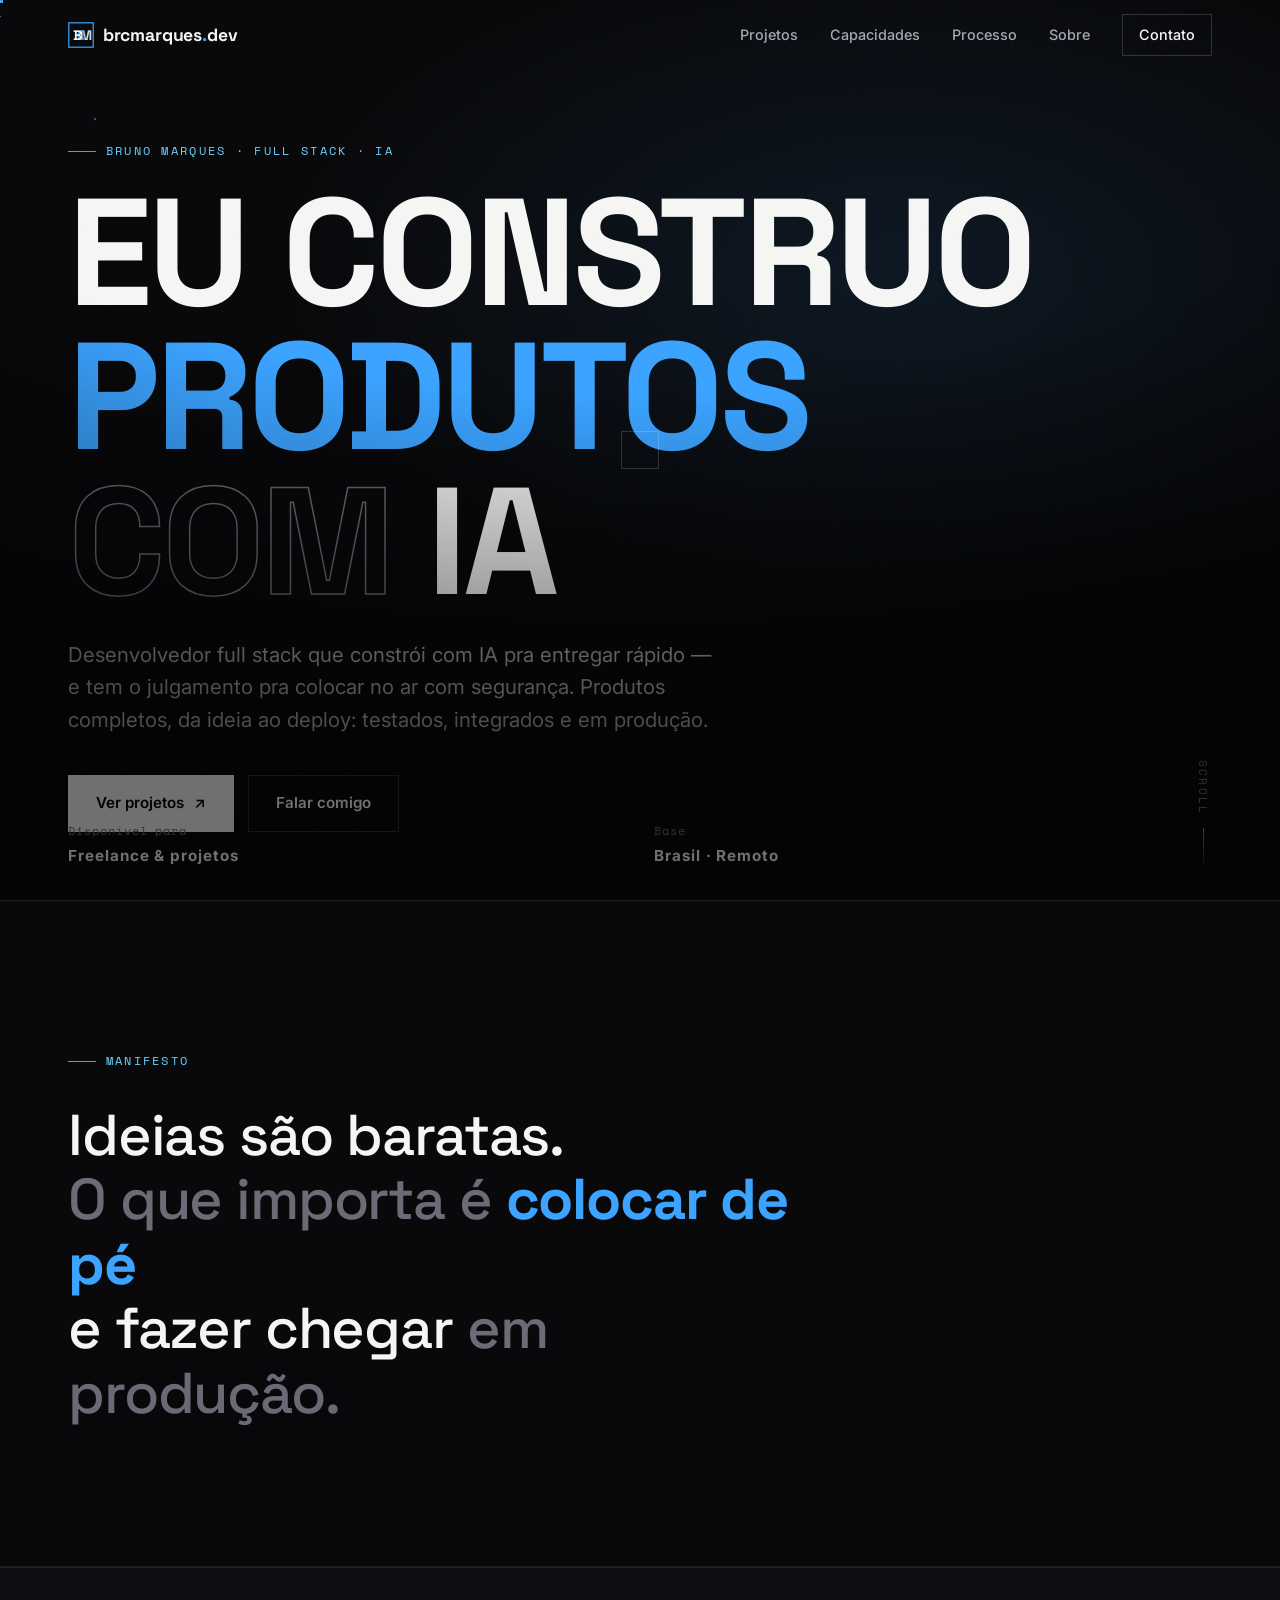
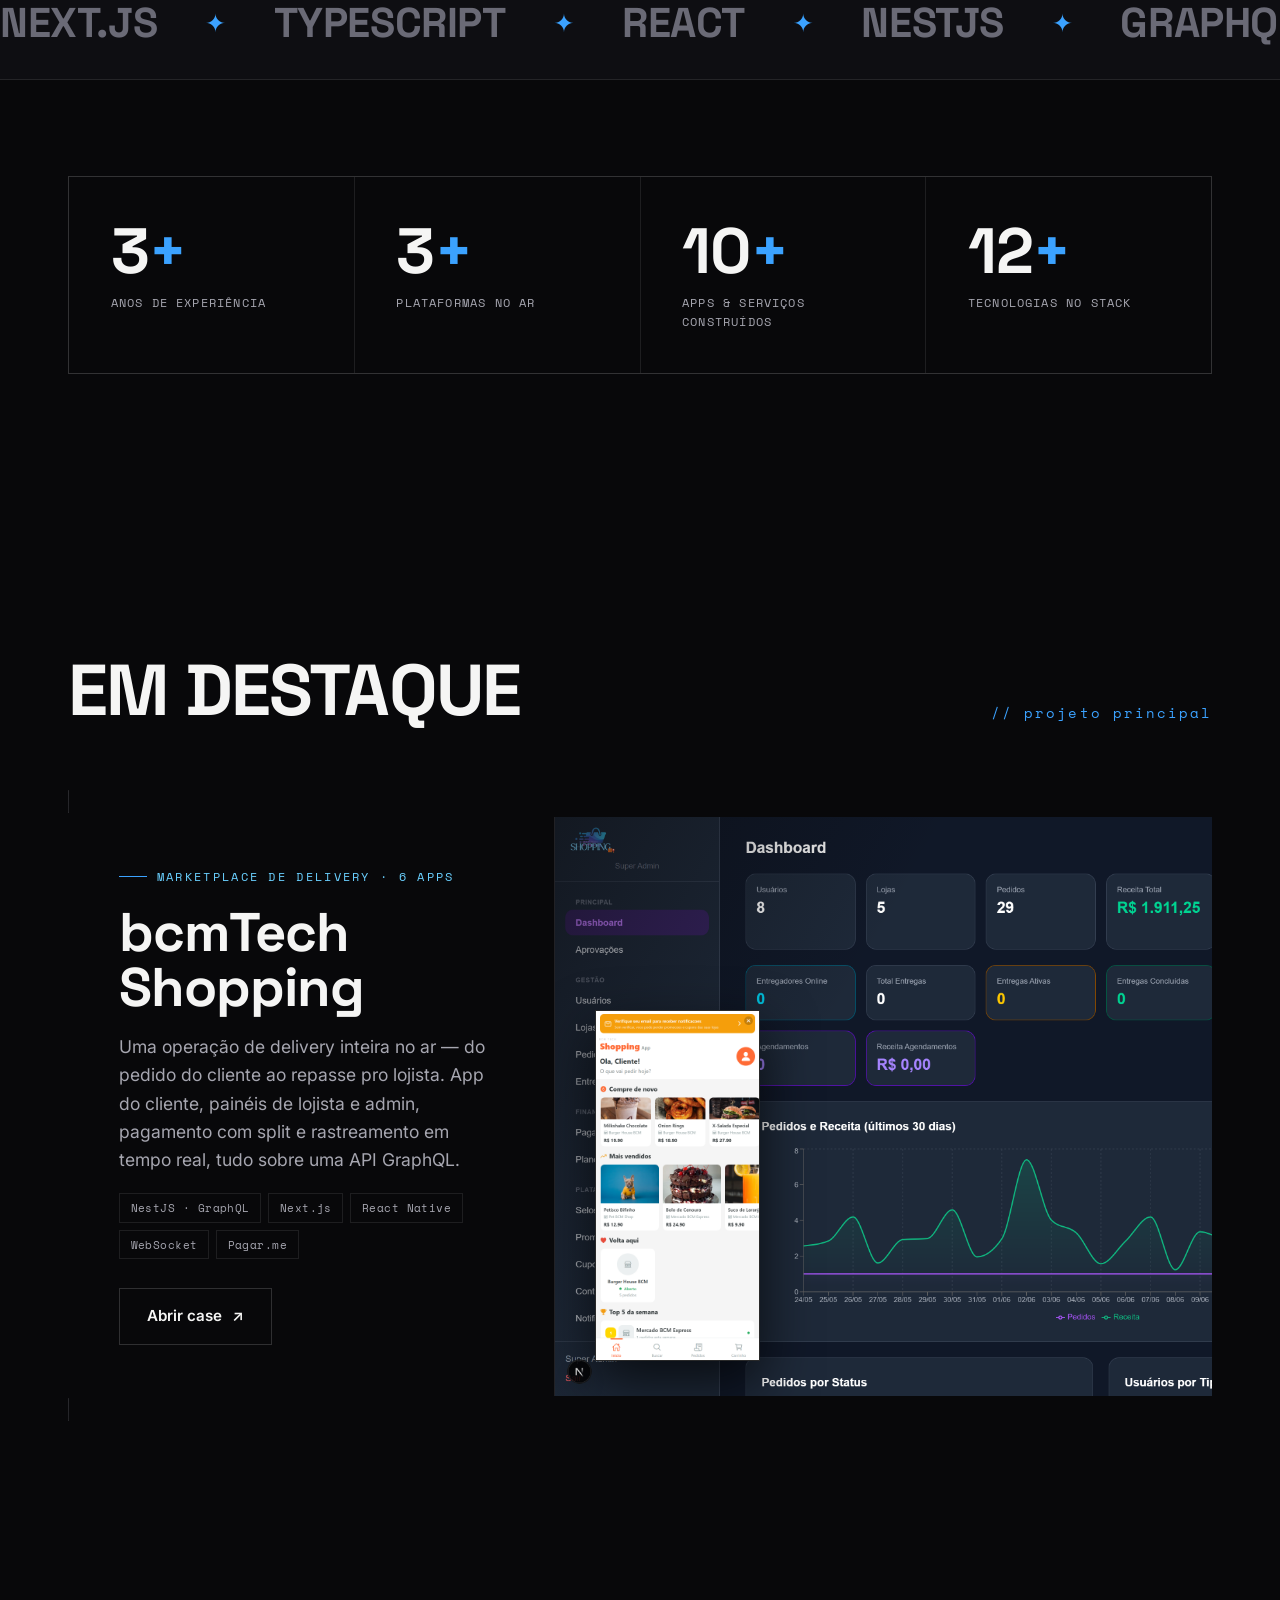
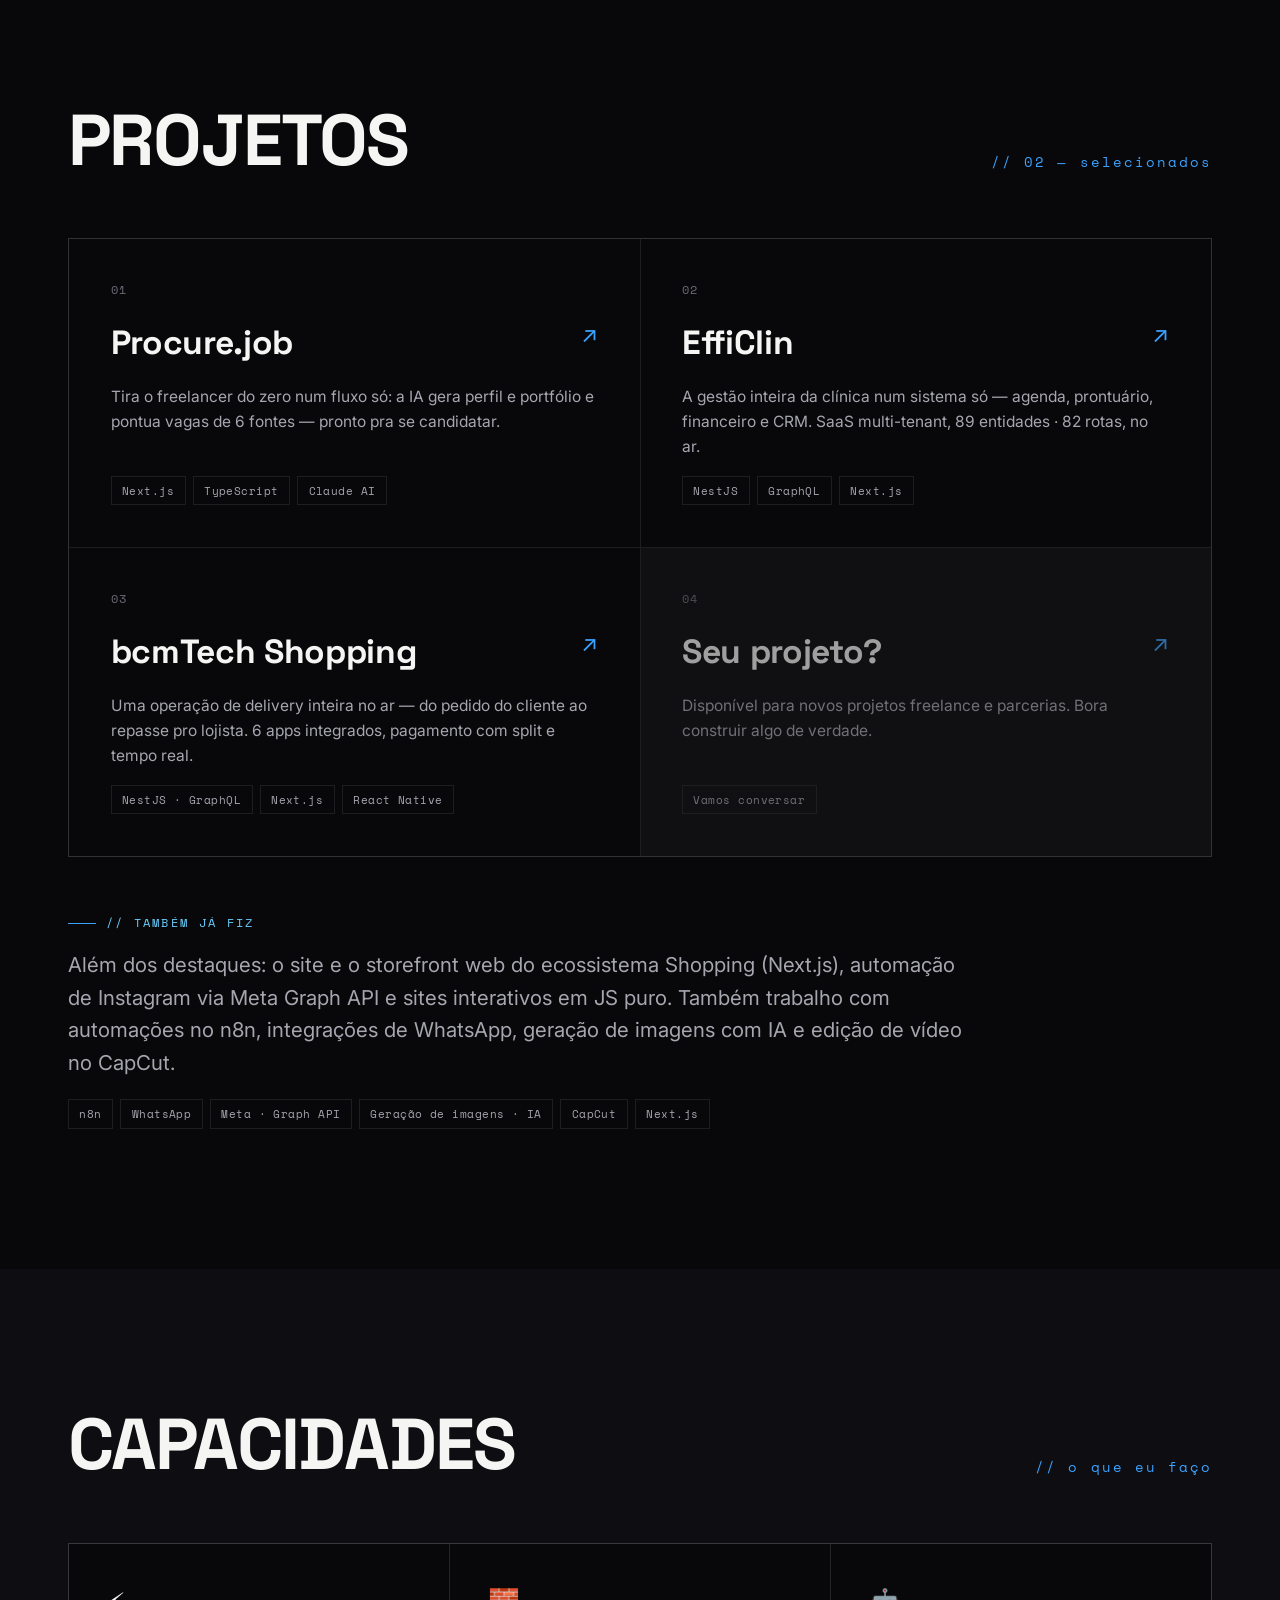
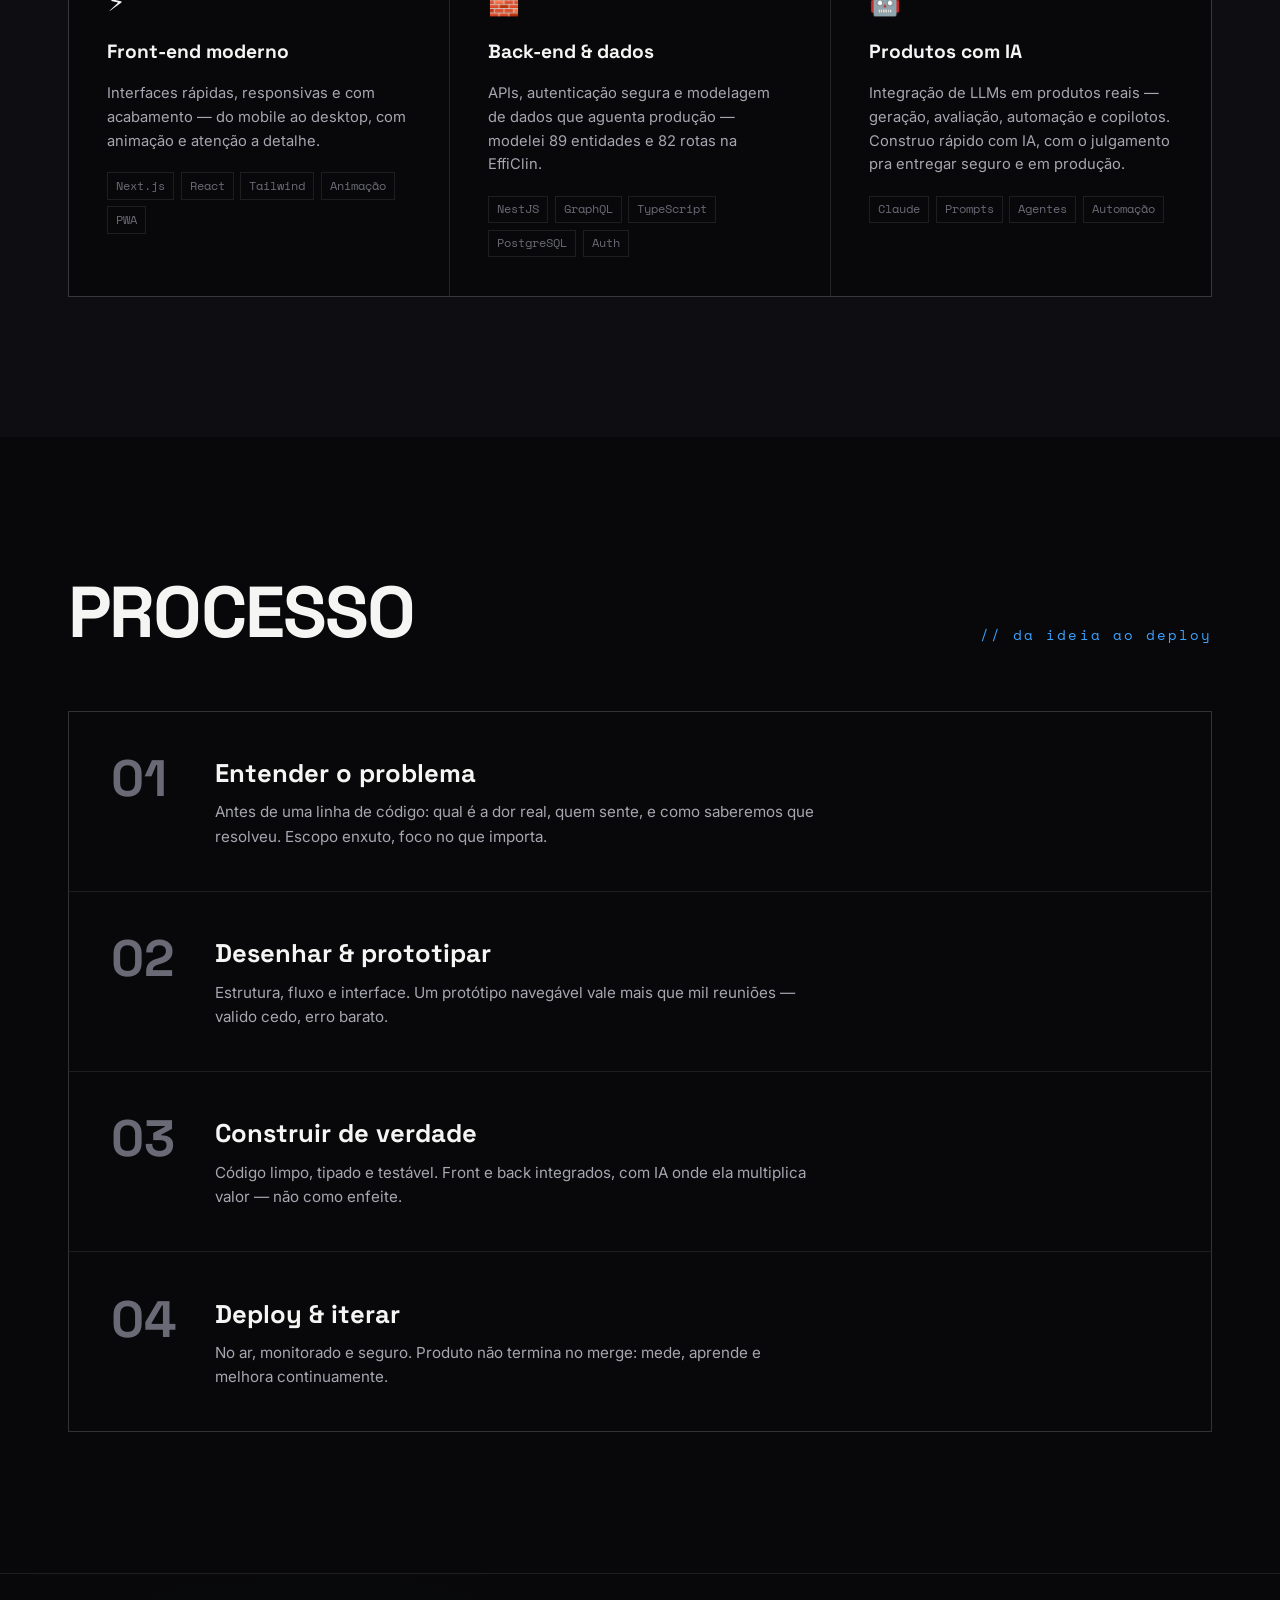
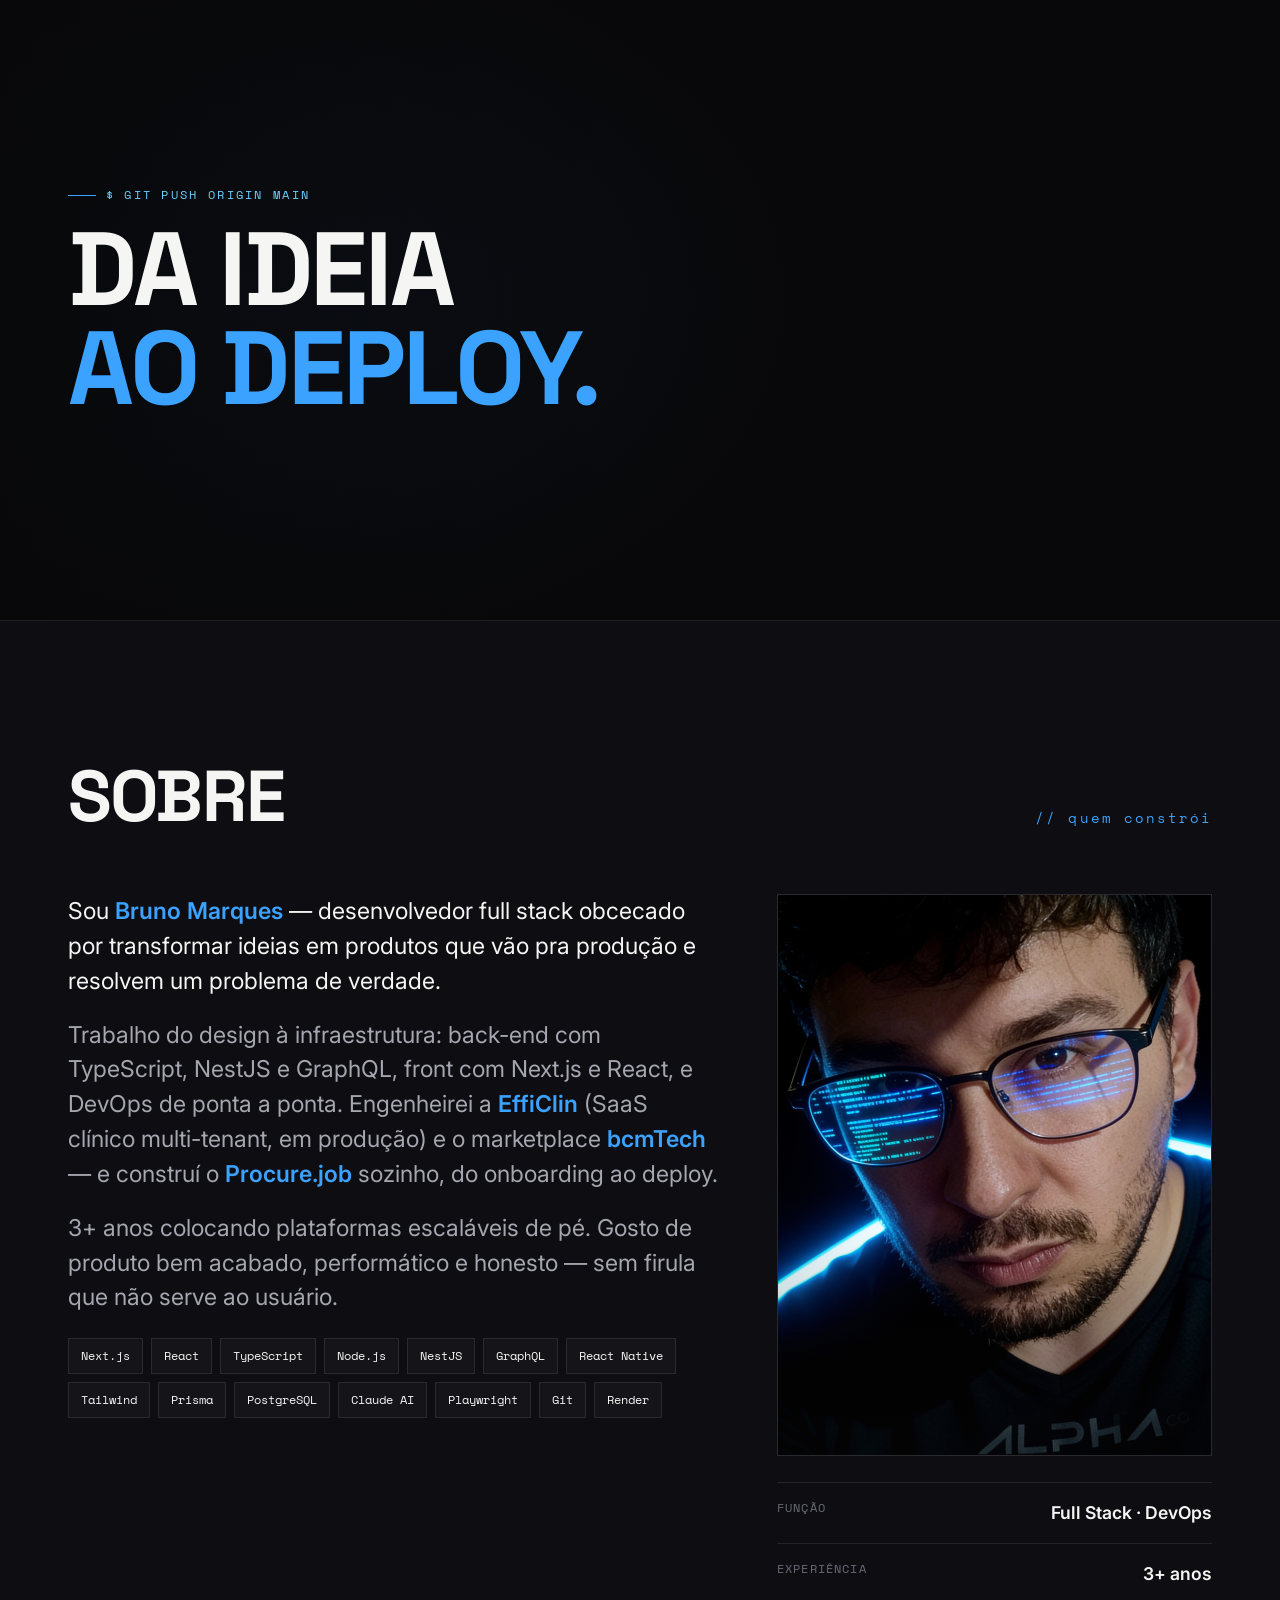
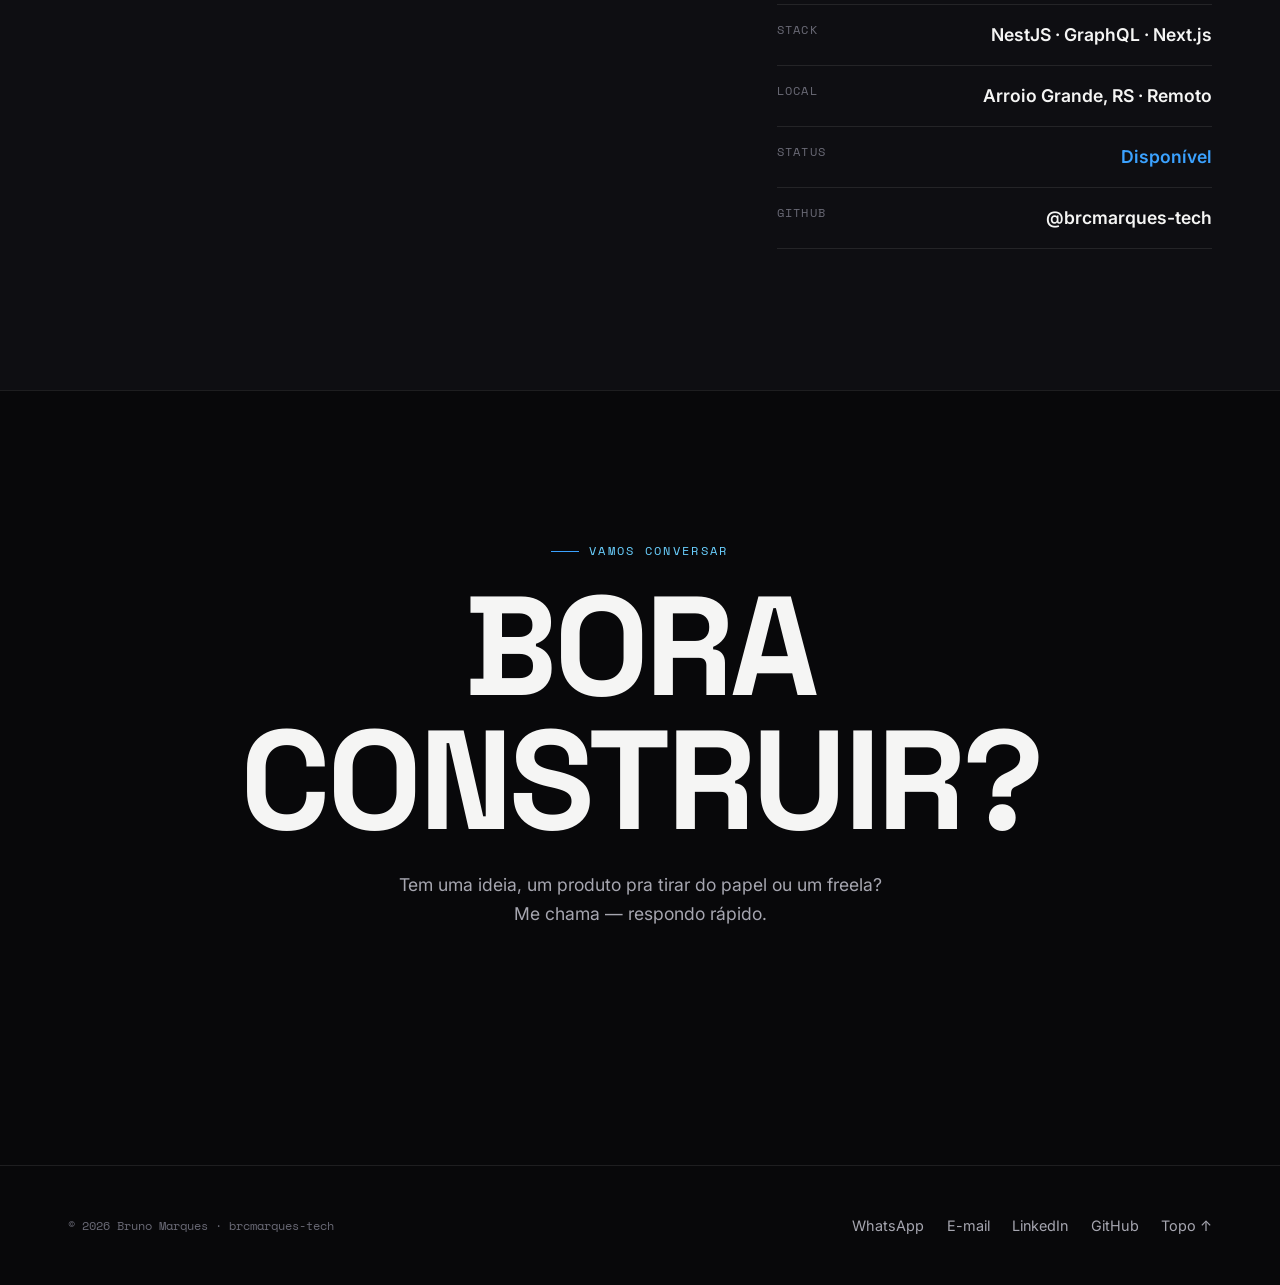
==== index.html @ e9e06589 "Nav: marca BCM (monograma B/C/M sobreposto) Co-Authored-By: Claude Opus 4.8 (1M context) <noreply@an" ====
<!DOCTYPE html>
<html lang="pt-BR">
<head>
  <meta charset="UTF-8" />
  <meta name="viewport" content="width=device-width, initial-scale=1, viewport-fit=cover" />
  <title>Bruno Marques — Desenvolvedor & Builder de produtos com IA</title>
  <meta name="description" content="Portfólio de Bruno Marques (brcmarques-tech): desenvolvedor full stack e builder de produtos com IA. Procure.job e outros projetos — da ideia ao deploy." />
  <meta name="theme-color" content="#08080a" />
  <meta name="author" content="Bruno Marques" />

  <!-- Open Graph -->
  <meta property="og:type" content="website" />
  <meta property="og:title" content="Bruno Marques — Builder de produtos com IA" />
  <meta property="og:description" content="Desenvolvedor full stack. Da ideia ao deploy. Procure.job e outros projetos." />
  <meta property="og:url" content="https://brcmarques-tech.github.io" />
  <meta property="og:image" content="https://brcmarques-tech.github.io/assets/img/me-portrait.jpg" />
  <meta name="twitter:card" content="summary_large_image" />

  <link rel="icon" href="assets/favicon.svg" type="image/svg+xml" />
  <link rel="preconnect" href="https://fonts.googleapis.com" />
  <link rel="preconnect" href="https://fonts.gstatic.com" crossorigin />
  <link href="https://fonts.googleapis.com/css2?family=Inter:wght@400;500;600;700&family=Space+Grotesk:wght@500;700&family=Space+Mono:wght@400;700&display=swap" rel="stylesheet" />
  <link rel="stylesheet" href="assets/css/style.css" />
</head>
<body>

  <!-- preloader -->
  <div class="preloader">
    <div class="pl-word"><span>brcmarques<b style="color:var(--accent)">.</b>dev</span></div>
    <div class="pl-count">000</div>
    <div class="pl-bar"></div>
  </div>

  <!-- fx layers -->
  <div class="grain" aria-hidden="true"></div>
  <div class="vignette" aria-hidden="true"></div>
  <div class="cursor-dot" aria-hidden="true"></div>
  <div class="cursor-ring" aria-hidden="true"></div>
  <div class="scroll-progress" aria-hidden="true"></div>

  <!-- nav -->
  <nav class="nav">
    <div class="wrap">
      <a href="#top" class="brand" aria-label="Início">
        <svg class="mark" viewBox="0 0 32 32" fill="none" aria-hidden="true">
          <rect x="1" y="1" width="30" height="30" stroke="#3ba2ff" stroke-width="1.5"/>
          <g font-family="'Space Grotesk', system-ui, Arial, sans-serif" font-weight="700" font-size="17" text-anchor="middle">
            <text x="22" y="22" fill="#f5f5f4" opacity="0.9">M</text>
            <text x="16.5" y="22" fill="#3ba2ff" opacity="0.92">C</text>
            <text x="11" y="22" fill="#f5f5f4">B</text>
          </g>
        </svg>
        <span>brcmarques<b>.</b>dev</span>
      </a>
      <div class="nav-links">
        <a href="#projetos">Projetos</a>
        <a href="#capacidades" class="hide-sm">Capacidades</a>
        <a href="#processo" class="hide-sm">Processo</a>
        <a href="#sobre" class="hide-sm">Sobre</a>
        <a href="#contato" class="nav-cta" data-magnetic="0.25">Contato</a>
      </div>
    </div>
  </nav>

  <!-- hero -->
  <header class="hero" id="top">
    <canvas id="hero-canvas" aria-hidden="true"></canvas>
    <div class="wrap">
      <span class="eyebrow r">Bruno Marques · Full Stack · IA</span>
      <h1 class="display" data-split>
        Eu construo<br><span class="accent">produtos</span><br><span class="outline">com</span> IA
      </h1>
      <p class="lead r d2">Desenvolvedor full stack que constrói com IA pra entregar rápido — e tem o julgamento pra colocar no ar com segurança. Produtos completos, da ideia ao deploy: testados, integrados e em produção.</p>
      <div class="hero-actions r d3">
        <a href="#projetos" class="btn btn-solid" data-magnetic="0.3"><span>Ver projetos</span> <span class="ar">↗</span></a>
        <a href="#contato" class="btn" data-magnetic="0.3"><span>Falar comigo</span></a>
      </div>
    </div>
    <div class="hero-meta">
      <div class="wrap">
        <div class="item">Disponível para<b>Freelance & projetos</b></div>
        <div class="item">Base<b>Brasil · Remoto</b></div>
        <div class="scroll-hint">SCROLL</div>
      </div>
    </div>
  </header>

  <main>
    <!-- manifesto -->
    <section class="manifesto" id="manifesto">
      <div class="wrap">
        <p class="eyebrow r" style="margin-bottom:2rem;">Manifesto</p>
        <p class="big" data-split>
          Ideias são baratas.<br><em>O que importa é</em> <b>colocar de pé</b><br>e fazer chegar <em>em produção.</em>
        </p>
      </div>
    </section>

    <!-- marquee -->
    <div class="marquee" aria-hidden="true">
      <div class="marquee-track">
        <span>Next.js</span><span>TypeScript</span><span>React</span><span>NestJS</span><span>GraphQL</span><span>Node.js</span><span>React Native</span><span>PostgreSQL</span><span>Claude AI</span><span>Tailwind</span><span>Playwright</span>
        <span>Next.js</span><span>TypeScript</span><span>React</span><span>NestJS</span><span>GraphQL</span><span>Node.js</span><span>React Native</span><span>PostgreSQL</span><span>Claude AI</span><span>Tailwind</span><span>Playwright</span>
      </div>
    </div>

    <!-- stats -->
    <section style="padding-top:clamp(3rem,8vw,6rem);">
      <div class="wrap">
        <div class="stats">
          <div class="stat r"><div class="num"><span data-count="3" data-suffix="">0</span><span class="suf">+</span></div><div class="lbl">Anos de experiência</div></div>
          <div class="stat r d1"><div class="num"><span data-count="3" data-suffix="">0</span><span class="suf">+</span></div><div class="lbl">Plataformas no ar</div></div>
          <div class="stat r d2"><div class="num"><span data-count="10" data-suffix="">0</span><span class="suf">+</span></div><div class="lbl">Apps & serviços construídos</div></div>
          <div class="stat r d3"><div class="num"><span data-count="12" data-suffix="">0</span><span class="suf">+</span></div><div class="lbl">Tecnologias no stack</div></div>
        </div>
      </div>
    </section>

    <!-- featured -->
    <section id="destaque">
      <div class="wrap">
        <div class="section-head">
          <h2 class="display r">Em destaque</h2>
          <span class="idx r d1">// projeto principal</span>
        </div>
        <a class="featured r" href="projects/bcm-shopping.html" aria-label="Abrir case bcmTech Shopping">
          <div class="inner">
            <div class="copy">
              <span class="eyebrow">Marketplace de delivery · 6 apps</span>
              <h3>bcmTech Shopping</h3>
              <p class="muted">Uma operação de delivery inteira no ar — do pedido do cliente ao repasse pro lojista. App do cliente, painéis de lojista e admin, pagamento com split e rastreamento em tempo real, tudo sobre uma API GraphQL.</p>
              <div class="tags">
                <span class="tag">NestJS · GraphQL</span><span class="tag">Next.js</span><span class="tag">React Native</span><span class="tag">WebSocket</span><span class="tag">Pagar.me</span>
              </div>
              <span class="btn" style="align-self:start;margin-top:0.6rem;"><span>Abrir case</span> <span class="ar">↗</span></span>
            </div>
            <div class="shot-wrap" style="position:relative;min-height:clamp(380px,52vw,520px);background:#0b0b0f;">
              <img src="assets/img/bcm-shopping/sa-dashboard.png" alt="bcmTech — painel super-admin com receita e gráfico" loading="lazy" style="position:absolute;inset:0;width:100%;height:100%;object-fit:cover;object-position:top left;" />
              <img src="assets/img/bcm-shopping/app-home.png" alt="bcmTech — app do cliente" loading="lazy" style="position:absolute;left:6%;bottom:6%;width:31%;max-width:165px;height:auto;border:1px solid var(--line-2);box-shadow:0 22px 55px rgba(0,0,0,0.7);z-index:3;background:#000;" />
            </div>
          </div>
        </a>
      </div>
    </section>

    <!-- projects grid -->
    <section id="projetos">
      <div class="wrap">
        <div class="section-head">
          <h2 class="display r">Projetos</h2>
          <span class="idx r d1">// 02 — selecionados</span>
        </div>
        <div class="projects">
          <a class="proj r" href="projects/procure-job.html">
            <span class="num-tag">01</span>
            <div class="top"><h3>Procure.job</h3><span class="arrow">↗</span></div>
            <p>Tira o freelancer do zero num fluxo só: a IA gera perfil e portfólio e pontua vagas de 6 fontes — pronto pra se candidatar.</p>
            <div class="tags"><span class="tag">Next.js</span><span class="tag">TypeScript</span><span class="tag">Claude AI</span></div>
          </a>
          <a class="proj r d1" href="projects/efficlin.html">
            <span class="num-tag">02</span>
            <div class="top"><h3>EffiClin</h3><span class="arrow">↗</span></div>
            <p>A gestão inteira da clínica num sistema só — agenda, prontuário, financeiro e CRM. SaaS multi-tenant, 89 entidades · 82 rotas, no ar.</p>
            <div class="tags"><span class="tag">NestJS</span><span class="tag">GraphQL</span><span class="tag">Next.js</span></div>
          </a>
          <a class="proj r d2" href="projects/bcm-shopping.html">
            <span class="num-tag">03</span>
            <div class="top"><h3>bcmTech Shopping</h3><span class="arrow">↗</span></div>
            <p>Uma operação de delivery inteira no ar — do pedido do cliente ao repasse pro lojista. 6 apps integrados, pagamento com split e tempo real.</p>
            <div class="tags"><span class="tag">NestJS · GraphQL</span><span class="tag">Next.js</span><span class="tag">React Native</span></div>
          </a>
          <a class="proj soon r d3" href="projects/seu-projeto.html">
            <span class="num-tag">04</span>
            <div class="top"><h3>Seu projeto?</h3><span class="arrow">↗</span></div>
            <p>Disponível para novos projetos freelance e parcerias. Bora construir algo de verdade.</p>
            <div class="tags"><span class="tag">Vamos conversar</span></div>
          </a>
        </div>
        <div class="more-work r" style="margin-top:clamp(2.2rem,5vw,3.6rem);">
          <span class="eyebrow" style="display:flex;margin-bottom:1rem;">// também já fiz</span>
          <p class="lead" style="max-width:70ch;">Além dos destaques: o site e o storefront web do ecossistema Shopping (Next.js), automação de Instagram via Meta Graph API e sites interativos em JS puro. Também trabalho com automações no n8n, integrações de WhatsApp, geração de imagens com IA e edição de vídeo no CapCut.</p>
          <div class="tags" style="margin-top:1.2rem;"><span class="tag">n8n</span><span class="tag">WhatsApp</span><span class="tag">Meta · Graph API</span><span class="tag">Geração de imagens · IA</span><span class="tag">CapCut</span><span class="tag">Next.js</span></div>
        </div>
      </div>
    </section>

    <!-- capabilities -->
    <section id="capacidades" style="background:var(--bg-2);">
      <div class="wrap">
        <div class="section-head">
          <h2 class="display r">Capacidades</h2>
          <span class="idx r d1">// o que eu faço</span>
        </div>
        <div class="caps">
          <div class="cap r">
            <div class="ic">⚡</div>
            <h4>Front-end moderno</h4>
            <p>Interfaces rápidas, responsivas e com acabamento — do mobile ao desktop, com animação e atenção a detalhe.</p>
            <ul><li>Next.js</li><li>React</li><li>Tailwind</li><li>Animação</li><li>PWA</li></ul>
          </div>
          <div class="cap r d1">
            <div class="ic">🧱</div>
            <h4>Back-end & dados</h4>
            <p>APIs, autenticação segura e modelagem de dados que aguenta produção — modelei 89 entidades e 82 rotas na EffiClin.</p>
            <ul><li>NestJS</li><li>GraphQL</li><li>TypeScript</li><li>PostgreSQL</li><li>Auth</li></ul>
          </div>
          <div class="cap r d2">
            <div class="ic">🤖</div>
            <h4>Produtos com IA</h4>
            <p>Integração de LLMs em produtos reais — geração, avaliação, automação e copilotos. Construo rápido com IA, com o julgamento pra entregar seguro e em produção.</p>
            <ul><li>Claude</li><li>Prompts</li><li>Agentes</li><li>Automação</li></ul>
          </div>
        </div>
      </div>
    </section>

    <!-- process -->
    <section id="processo">
      <div class="wrap">
        <div class="section-head">
          <h2 class="display r">Processo</h2>
          <span class="idx r d1">// da ideia ao deploy</span>
        </div>
        <div class="timeline">
          <div class="step r"><div class="no">01</div><div><h4>Entender o problema</h4><p>Antes de uma linha de código: qual é a dor real, quem sente, e como saberemos que resolveu. Escopo enxuto, foco no que importa.</p></div></div>
          <div class="step r d1"><div class="no">02</div><div><h4>Desenhar & prototipar</h4><p>Estrutura, fluxo e interface. Um protótipo navegável vale mais que mil reuniões — valido cedo, erro barato.</p></div></div>
          <div class="step r d2"><div class="no">03</div><div><h4>Construir de verdade</h4><p>Código limpo, tipado e testável. Front e back integrados, com IA onde ela multiplica valor — não como enfeite.</p></div></div>
          <div class="step r d3"><div class="no">04</div><div><h4>Deploy & iterar</h4><p>No ar, monitorado e seguro. Produto não termina no merge: mede, aprende e melhora continuamente.</p></div></div>
        </div>
      </div>
    </section>

    <!-- cinematic band -->
    <section class="band" aria-label="Modo build">
      <div class="band-img" data-parallax="0.16" style="background-image:url('assets/img/me-band.jpg')"></div>
      <div class="band-overlay"></div>
      <div class="wrap band-content">
        <span class="eyebrow r" style="color:var(--accent-2);">$ git push origin main</span>
        <p class="display band-quote r d1">Da ideia<br><span class="accent">ao deploy.</span></p>
      </div>
    </section>

    <!-- about -->
    <section id="sobre" style="background:var(--bg-2);">
      <div class="wrap">
        <div class="section-head">
          <h2 class="display r">Sobre</h2>
          <span class="idx r d1">// quem constrói</span>
        </div>
        <div class="about-grid">
          <div class="bio">
            <p class="first r">Sou <strong>Bruno Marques</strong> — desenvolvedor full stack obcecado por transformar ideias em produtos que vão pra produção e resolvem um problema de verdade.</p>
            <p class="r d1">Trabalho do design à infraestrutura: back-end com TypeScript, NestJS e GraphQL, front com Next.js e React, e DevOps de ponta a ponta. Engenheirei a <strong>EffiClin</strong> (SaaS clínico multi-tenant, em produção) e o marketplace <strong>bcmTech</strong> — e construí o <strong>Procure.job</strong> sozinho, do onboarding ao deploy.</p>
            <p class="r d2">3+ anos colocando plataformas escaláveis de pé. Gosto de produto bem acabado, performático e honesto — sem firula que não serve ao usuário.</p>
            <div class="skill-list r d3">
              <span class="skill">Next.js</span><span class="skill">React</span><span class="skill">TypeScript</span><span class="skill">Node.js</span><span class="skill">NestJS</span><span class="skill">GraphQL</span><span class="skill">React Native</span><span class="skill">Tailwind</span><span class="skill">Prisma</span><span class="skill">PostgreSQL</span><span class="skill">Claude AI</span><span class="skill">Playwright</span><span class="skill">Git</span><span class="skill">Render</span>
            </div>
          </div>
          <div class="r d1">
            <figure class="about-photo">
              <img src="assets/img/me-portrait.jpg" alt="Bruno Marques" loading="lazy" />
            </figure>
            <div class="facts">
              <div class="fact"><span class="k">Função</span><span class="v">Full Stack · DevOps</span></div>
              <div class="fact"><span class="k">Experiência</span><span class="v">3+ anos</span></div>
              <div class="fact"><span class="k">Stack</span><span class="v">NestJS · GraphQL · Next.js</span></div>
              <div class="fact"><span class="k">Local</span><span class="v">Arroio Grande, RS · Remoto</span></div>
              <div class="fact"><span class="k">Status</span><span class="v" style="color:var(--accent)">Disponível</span></div>
              <div class="fact"><span class="k">GitHub</span><span class="v">@brcmarques-tech</span></div>
            </div>
          </div>
        </div>
      </div>
    </section>

    <!-- CTA -->
    <section class="cta" id="contato">
      <div class="wrap">
        <span class="eyebrow r" style="justify-content:center;">Vamos conversar</span>
        <h2 class="display r d1" style="margin-top:1.2rem;">
          <a href="mailto:bruno@bcmtechdev.com.br" data-magnetic="0.15">Bora<br>construir?</a>
        </h2>
        <p class="sub r d2">Tem uma ideia, um produto pra tirar do papel ou um freela? Me chama — respondo rápido.</p>
        <div class="cta-links r d3">
          <a href="https://wa.me/5553991971031?text=Oi%20Bruno!%20Vi%20seu%20portf%C3%B3lio%20e%20queria%20conversar%20sobre%20um%20projeto." target="_blank" rel="noopener" class="btn btn-solid" data-magnetic="0.3"><span>Chamar no WhatsApp</span> <span class="ar">↗</span></a>
          <a href="mailto:bruno@bcmtechdev.com.br" class="btn" data-magnetic="0.3"><span>bruno@bcmtechdev.com.br</span></a>
          <a href="https://www.linkedin.com/in/bruno-marques-2516ab214" target="_blank" rel="noopener" class="btn" data-magnetic="0.3"><span>LinkedIn</span> <span class="ar">↗</span></a>
          <a href="https://github.com/brcmarques-tech" target="_blank" rel="noopener" class="btn" data-magnetic="0.3"><span>GitHub</span> <span class="ar">↗</span></a>
        </div>
      </div>
    </section>
  </main>

  <footer class="footer">
    <div class="wrap">
      <span class="copy">© <span data-year>2026</span> Bruno Marques · brcmarques-tech</span>
      <div class="links">
        <a href="https://wa.me/5553991971031" target="_blank" rel="noopener">WhatsApp</a>
        <a href="mailto:bruno@bcmtechdev.com.br">E-mail</a>
        <a href="https://www.linkedin.com/in/bruno-marques-2516ab214" target="_blank" rel="noopener">LinkedIn</a>
        <a href="https://github.com/brcmarques-tech" target="_blank" rel="noopener">GitHub</a>
        <a href="#top">Topo ↑</a>
      </div>
    </div>
  </footer>

  <script src="assets/js/lenis.min.js"></script>
  <script src="assets/js/main.js"></script>
</body>
</html>
---- assets/css/style.css ----
/* =========================================================
   brcmarques.dev — Portfolio
   Dark · editorial · cinematic. Vanilla CSS, zero framework.
   Author build: Bruno Marques (brcmarques-tech)
   ========================================================= */

/* ---------- TOKENS ---------- */
:root {
  --bg:        #08080a;
  --bg-2:      #0e0e12;
  --surface:   #141419;
  --surface-2: #1b1b22;
  --ink:       #f5f5f4;
  --ink-dim:   #a6a6b0;
  --ink-faint: #6a6a76;
  --line:      rgba(255,255,255,0.09);
  --line-2:    rgba(255,255,255,0.16);
  --accent:    #3ba2ff;
  --accent-2:  #6ad0ff;
  --accent-deep:#1f6fd0;
  --warm:      #ff6a3d;
  --glow:      0 0 60px rgba(59,162,255,0.35);
  --max:       1240px;
  --pad:       clamp(1.1rem, 4.5vw, 3rem);
  --ease:      cubic-bezier(0.16, 1, 0.3, 1);
  --ease-in-out: cubic-bezier(0.65, 0, 0.35, 1);
  --font-sans: "Inter", system-ui, -apple-system, "Segoe UI", Roboto, sans-serif;
  --font-disp: "Space Grotesk", "Inter", system-ui, sans-serif;
  --font-mono: "Space Mono", ui-monospace, "SFMono-Regular", Menlo, monospace;
}

/* ---------- RESET ---------- */
*, *::before, *::after { margin: 0; padding: 0; box-sizing: border-box; border-radius: 0; }
html { -webkit-text-size-adjust: 100%; scroll-behavior: smooth; }
@media (prefers-reduced-motion: reduce) { html { scroll-behavior: auto; } }

/* Lenis smooth-scroll (overrides native smooth so they don't fight) */
html.lenis, html.lenis body { height: auto; }
.lenis.lenis-smooth { scroll-behavior: auto !important; }
.lenis.lenis-smooth [data-lenis-prevent] { overscroll-behavior: contain; }
.lenis.lenis-stopped { overflow: clip; }
.lenis.lenis-scrolling iframe { pointer-events: none; }
body {
  font-family: var(--font-sans);
  background: var(--bg);
  color: var(--ink);
  line-height: 1.6;
  font-size: clamp(1rem, 0.95rem + 0.25vw, 1.1rem);
  -webkit-font-smoothing: antialiased;
  text-rendering: optimizeLegibility;
  overflow-x: hidden;
}
a { color: inherit; text-decoration: none; }
img, svg, canvas { display: block; max-width: 100%; }
button { font: inherit; color: inherit; background: none; border: none; cursor: pointer; }
::selection { background: var(--accent); color: #04040a; }
:focus-visible { outline: 2px solid var(--accent); outline-offset: 3px; }

/* ---------- GLOBAL FX LAYERS ---------- */
/* film grain */
.grain {
  position: fixed; inset: -50%; z-index: 9990; pointer-events: none;
  opacity: 0.05; mix-blend-mode: overlay;
  background-image: url("data:image/svg+xml,%3Csvg xmlns='http://www.w3.org/2000/svg' width='120' height='120'%3E%3Cfilter id='n'%3E%3CfeTurbulence type='fractalNoise' baseFrequency='0.85' numOctaves='3' stitchTiles='stitch'/%3E%3C/filter%3E%3Crect width='100%25' height='100%25' filter='url(%23n)'/%3E%3C/svg%3E");
  animation: grain 6s steps(6) infinite;
}
@keyframes grain {
  0%,100%{transform:translate(0,0)} 10%{transform:translate(-3%,-5%)}
  30%{transform:translate(4%,-2%)} 50%{transform:translate(-2%,4%)}
  70%{transform:translate(3%,3%)} 90%{transform:translate(-4%,2%)}
}
/* vignette */
.vignette { position: fixed; inset: 0; z-index: 9989; pointer-events: none;
  background: radial-gradient(120% 80% at 50% 0%, transparent 55%, rgba(0,0,0,0.55) 100%); }

/* ---------- CUSTOM CURSOR ---------- */
.cursor-dot, .cursor-ring { position: fixed; top: 0; left: 0; z-index: 9999; pointer-events: none;
  transform: translate(-50%, -50%); will-change: transform; }
.cursor-dot { width: 6px; height: 6px; background: var(--accent); }
.cursor-ring { width: 38px; height: 38px; border: 1px solid var(--line-2);
  transition: width .25s var(--ease), height .25s var(--ease), background .25s, border-color .25s; }
.cursor-ring.hover { width: 64px; height: 64px; border-color: var(--accent); background: rgba(59,162,255,0.08); }
.cursor-ring.down { width: 26px; height: 26px; }
@media (hover: none), (pointer: coarse) { .cursor-dot, .cursor-ring { display: none; } }
/* hide native cursor only while the custom one is active */
body.has-cursor, body.has-cursor * { cursor: none !important; }

/* ---------- PRELOADER ---------- */
.preloader { position: fixed; inset: 0; z-index: 10000; background: var(--bg);
  display: flex; align-items: flex-end; justify-content: space-between;
  padding: clamp(1.5rem,5vw,3rem); transition: opacity .6s var(--ease), visibility .6s; }
.preloader.done { opacity: 0; visibility: hidden; }
.preloader .pl-word { font-family: var(--font-disp); font-weight: 700; text-transform: uppercase;
  letter-spacing: -0.02em; font-size: clamp(1.6rem, 6vw, 3rem); overflow: hidden; }
.preloader .pl-word span { display: inline-block; transform: translateY(110%); animation: plUp .8s var(--ease) forwards; }
@keyframes plUp { to { transform: translateY(0); } }
.preloader .pl-count { font-family: var(--font-mono); font-size: clamp(2.5rem,12vw,7rem);
  font-weight: 700; line-height: 1; color: var(--ink); }
.pl-bar { position: absolute; left: 0; bottom: 0; height: 2px; width: 0; background: var(--accent); box-shadow: var(--glow); }

/* ---------- LAYOUT ---------- */
.wrap { max-width: var(--max); margin: 0 auto; padding-inline: var(--pad); width: 100%; }
.eyebrow { font-family: var(--font-mono); font-size: 0.72rem; letter-spacing: 0.2em;
  text-transform: uppercase; color: var(--accent-2); display: inline-flex; align-items: center; gap: 0.6rem; }
.eyebrow::before { content: ""; width: 28px; height: 1px; background: var(--accent); display: inline-block; }
.muted { color: var(--ink-dim); }
.faint { color: var(--ink-faint); }
.display { font-family: var(--font-disp); font-weight: 700; letter-spacing: -0.025em; line-height: 0.95; }

/* ---------- SCROLL PROGRESS ---------- */
.scroll-progress { position: fixed; top: 0; left: 0; height: 2px; width: 0%; z-index: 9988;
  background: linear-gradient(90deg, var(--accent), var(--accent-2)); box-shadow: var(--glow); }

/* ---------- NAV ---------- */
.nav { position: fixed; top: 0; left: 0; right: 0; z-index: 9980;
  transition: transform .4s var(--ease), background .3s, border-color .3s;
  border-bottom: 1px solid transparent; }
.nav.scrolled { background: rgba(8,8,10,0.72); backdrop-filter: saturate(180%) blur(14px); border-color: var(--line); }
.nav.hidden { transform: translateY(-100%); }
.nav .wrap { display: flex; align-items: center; justify-content: space-between; height: 70px; }
.brand { font-family: var(--font-disp); font-weight: 700; font-size: 1.1rem; letter-spacing: -0.01em;
  display: inline-flex; align-items: center; gap: 0.55rem; }
.brand .mark { width: 26px; height: 26px; }
.brand b { color: var(--accent); }
.nav-links { display: flex; align-items: center; gap: clamp(1rem, 3vw, 2rem); font-size: 0.9rem; font-weight: 500; }
.nav-links a { color: var(--ink-dim); position: relative; transition: color .2s; }
.nav-links a::after { content: ""; position: absolute; left: 0; bottom: -4px; height: 1px; width: 0;
  background: var(--accent); transition: width .3s var(--ease); }
.nav-links a:hover { color: var(--ink); } .nav-links a:hover::after { width: 100%; }
.nav-cta { border: 1px solid var(--line-2); padding: 0.5rem 1rem !important; color: var(--ink) !important; }
.nav-cta:hover { background: var(--ink); color: var(--bg) !important; }
@media (max-width: 600px) { .nav-links a.hide-sm { display: none; } }

/* ---------- BUTTONS ---------- */
.btn { position: relative; display: inline-flex; align-items: center; gap: 0.6rem;
  font-weight: 600; font-size: 0.95rem; padding: 0.95rem 1.7rem; border: 1px solid var(--line-2);
  overflow: hidden; transition: color .3s, border-color .3s; will-change: transform; }
.btn span { position: relative; z-index: 1; }
.btn::before { content: ""; position: absolute; inset: 0; background: var(--accent);
  transform: translateY(101%); transition: transform .45s var(--ease); z-index: 0; }
.btn:hover::before { transform: translateY(0); }
.btn:hover { color: #04040a; border-color: var(--accent); }
.btn-solid { background: var(--ink); color: var(--bg); border-color: var(--ink); }
.btn-solid::before { background: var(--accent); }
.btn .ar { transition: transform .3s var(--ease); } .btn:hover .ar { transform: translate(4px,-4px); }

/* ---------- HERO ---------- */
.hero { position: relative; min-height: 100svh; display: flex; align-items: center;
  padding: 8rem 0 4rem; overflow: hidden; }
#hero-canvas { position: absolute; inset: 0; z-index: 0; opacity: 0.9; }
.hero::after { content: ""; position: absolute; inset: 0; z-index: 1; pointer-events: none;
  background: radial-gradient(80% 60% at 70% 30%, rgba(59,162,255,0.10), transparent 60%); }
.hero .wrap { position: relative; z-index: 2; }
.hero h1 { font-size: clamp(3rem, 12vw, 9.5rem); text-transform: uppercase; margin: 1.2rem 0 1.6rem; }
.hero h1 .accent { color: var(--accent); -webkit-text-stroke: 0; }
.hero h1 .outline { color: transparent; -webkit-text-stroke: 1.5px var(--ink-faint); }
.lead { font-size: clamp(1.05rem, 1.6vw, 1.4rem); max-width: 50ch; color: var(--ink-dim); }
.hero-actions { display: flex; flex-wrap: wrap; gap: 0.9rem; margin-top: 2.4rem; }
.hero-meta { position: absolute; bottom: 2rem; left: 0; right: 0; z-index: 2; pointer-events: none; }
.hero-meta .wrap { display: flex; justify-content: space-between; align-items: end; gap: 1rem; flex-wrap: wrap; }
.hero-meta .item { font-family: var(--font-mono); font-size: 0.74rem; color: var(--ink-faint); letter-spacing: 0.08em; }
.hero-meta .item b { display: block; color: var(--ink); font-size: 0.95rem; margin-top: 0.2rem; font-family: var(--font-sans); }
.scroll-hint { font-family: var(--font-mono); font-size: 0.7rem; letter-spacing: 0.2em; color: var(--ink-faint);
  writing-mode: vertical-rl; display: flex; align-items: center; gap: 0.8rem; }
.scroll-hint::after { content: ""; width: 1px; height: 40px; background: linear-gradient(var(--accent), transparent); animation: scrollPulse 1.8s var(--ease) infinite; }
@keyframes scrollPulse { 0%{transform:scaleY(0);transform-origin:top} 50%{transform:scaleY(1);transform-origin:top} 51%{transform-origin:bottom} 100%{transform:scaleY(0);transform-origin:bottom} }

/* text reveal (split lines) */
.reveal-line { display: block; overflow: hidden; }
.reveal-line > * { display: inline-block; transform: translateY(110%); }
.in .reveal-line > * { transform: translateY(0); transition: transform 1s var(--ease); }
.in .reveal-line:nth-child(2) > * { transition-delay: .08s; }
.in .reveal-line:nth-child(3) > * { transition-delay: .16s; }
.in .reveal-line:nth-child(4) > * { transition-delay: .24s; }

/* generic reveal */
.r { opacity: 0; transform: translateY(34px); transition: opacity .9s var(--ease), transform .9s var(--ease); }
.r.in { opacity: 1; transform: none; }
.r.d1 { transition-delay: .08s; } .r.d2 { transition-delay: .16s; }
.r.d3 { transition-delay: .24s; } .r.d4 { transition-delay: .32s; } .r.d5 { transition-delay: .4s; }
.clip { clip-path: inset(0 100% 0 0); transition: clip-path 1.1s var(--ease); }
.clip.in { clip-path: inset(0 0 0 0); }

/* ---------- SECTION SHELL ---------- */
section { position: relative; padding: clamp(4rem, 11vw, 9rem) 0; }
.section-head { display: flex; align-items: end; justify-content: space-between; gap: 1.5rem;
  flex-wrap: wrap; margin-bottom: clamp(2rem, 5vw, 4rem); }
.section-head h2 { font-size: clamp(2rem, 6vw, 4.5rem); text-transform: uppercase; }
.section-head .idx { font-family: var(--font-mono); color: var(--accent); font-size: 0.85rem; letter-spacing: 0.15em; }
.divider { height: 1px; background: var(--line); width: 100%; }

/* ---------- MANIFESTO ---------- */
.manifesto { border-top: 1px solid var(--line); border-bottom: 1px solid var(--line); }
.manifesto .big { font-family: var(--font-disp); font-weight: 500; letter-spacing: -0.02em;
  font-size: clamp(1.6rem, 5vw, 3.6rem); line-height: 1.12; max-width: 20ch; }
.manifesto .big em { font-style: normal; color: var(--ink-faint); }
.manifesto .big b { color: var(--accent); font-weight: 700; }

/* ---------- MARQUEE ---------- */
.marquee { overflow: hidden; border-top: 1px solid var(--line); border-bottom: 1px solid var(--line);
  padding: 1.4rem 0; background: var(--bg-2); }
.marquee-track { display: flex; gap: 3rem; width: max-content; animation: marquee 28s linear infinite; }
.marquee:hover .marquee-track { animation-play-state: paused; }
.marquee-track span { font-family: var(--font-disp); font-weight: 700; text-transform: uppercase;
  font-size: clamp(1.4rem, 4vw, 2.6rem); color: var(--ink-faint); letter-spacing: -0.01em; display: inline-flex; align-items: center; gap: 3rem; }
.marquee-track span::after { content: "✦"; color: var(--accent); font-size: 0.6em; }
@keyframes marquee { to { transform: translateX(-50%); } }

/* ---------- STATS ---------- */
.stats { display: grid; grid-template-columns: repeat(2,1fr); gap: 1px; background: var(--line); border: 1px solid var(--line); }
@media (min-width: 760px) { .stats { grid-template-columns: repeat(4,1fr); } }
.stat { background: var(--bg); padding: clamp(1.6rem,4vw,2.6rem); }
.stat .num { font-family: var(--font-disp); font-weight: 700; font-size: clamp(2.4rem,7vw,4rem); line-height: 1; letter-spacing: -0.02em; }
.stat .num .suf { color: var(--accent); }
.stat .lbl { font-family: var(--font-mono); font-size: 0.74rem; letter-spacing: 0.1em; text-transform: uppercase; color: var(--ink-dim); margin-top: 0.7rem; }

/* ---------- FEATURED PROJECT ---------- */
.featured { border: 1px solid var(--line); background: linear-gradient(180deg, var(--surface), var(--bg-2)); overflow: hidden; }
.featured .inner { display: grid; grid-template-columns: 1fr; }
@media (min-width: 920px) { .featured .inner { grid-template-columns: 0.85fr 1.15fr; } }
.featured .copy { padding: clamp(1.8rem,4vw,3.4rem); display: flex; flex-direction: column; gap: 1.2rem; justify-content: center; }
.featured h3 { font-family: var(--font-disp); font-weight: 700; font-size: clamp(2rem,5vw,3.4rem); letter-spacing: -0.02em; line-height: 1; }
.featured .shot-wrap { position: relative; border-left: 1px solid var(--line); min-height: 320px; overflow: hidden; background: #000; }
.featured .shot-wrap img { width: 100%; height: 100%; object-fit: cover; object-position: top center;
  transition: transform 1.2s var(--ease); }
.featured:hover .shot-wrap img { transform: scale(1.04); }
.featured .shot-wrap::after { content: ""; position: absolute; inset: 0; background: linear-gradient(120deg, rgba(8,8,10,0.5), transparent 40%); }
@media (max-width: 919px) { .featured .shot-wrap { border-left: none; border-top: 1px solid var(--line); } }

/* ---------- PROJECTS GRID ---------- */
.projects { display: grid; grid-template-columns: 1fr; gap: 1px; background: var(--line); border: 1px solid var(--line); }
@media (min-width: 760px) { .projects { grid-template-columns: 1fr 1fr; } }
.proj { position: relative; background: var(--bg); padding: clamp(1.6rem,3.5vw,2.6rem);
  display: flex; flex-direction: column; gap: 1rem; min-height: 280px; overflow: hidden;
  transition: background .4s var(--ease); }
.proj::before { content: ""; position: absolute; left: 0; top: 0; height: 2px; width: 0; background: var(--accent); transition: width .5s var(--ease); }
.proj:hover { background: var(--surface); } .proj:hover::before { width: 100%; }
.proj .num-tag { font-family: var(--font-mono); font-size: 0.74rem; color: var(--ink-faint); letter-spacing: 0.1em; }
.proj .top { display: flex; align-items: start; justify-content: space-between; gap: 1rem; }
.proj h3 { font-family: var(--font-disp); font-weight: 700; font-size: clamp(1.6rem,3vw,2.1rem); letter-spacing: -0.01em; }
.proj .arrow { font-size: 1.4rem; color: var(--accent); transition: transform .35s var(--ease); }
.proj:hover .arrow { transform: translate(5px,-5px); }
.proj p { color: var(--ink-dim); font-size: 0.97rem; flex: 1; }
.tags { display: flex; flex-wrap: wrap; gap: 0.45rem; }
.tag { font-family: var(--font-mono); font-size: 0.7rem; letter-spacing: 0.04em; padding: 0.3rem 0.65rem;
  border: 1px solid var(--line); color: var(--ink-dim); }
.proj.soon { opacity: 0.6; }
.badge { font-family: var(--font-mono); font-size: 0.66rem; font-weight: 700; letter-spacing: 0.1em; text-transform: uppercase;
  padding: 0.25rem 0.6rem; background: var(--accent); color: #04040a; }
.badge.ghost { background: transparent; color: var(--ink-faint); border: 1px solid var(--line); }

/* ---------- CAPABILITIES ---------- */
.caps { display: grid; grid-template-columns: 1fr; gap: 1px; background: var(--line); border: 1px solid var(--line); }
@media (min-width: 760px) { .caps { grid-template-columns: repeat(3,1fr); } }
.cap { background: var(--bg); padding: clamp(1.6rem,4vw,2.4rem); display: flex; flex-direction: column; gap: 0.9rem;
  transition: background .4s; }
.cap:hover { background: var(--surface); }
.cap .ic { font-size: 1.6rem; }
.cap h4 { font-family: var(--font-disp); font-weight: 700; font-size: 1.2rem; }
.cap p { color: var(--ink-dim); font-size: 0.92rem; }
.cap ul { list-style: none; display: flex; flex-wrap: wrap; gap: 0.4rem; margin-top: 0.3rem; }
.cap li { font-family: var(--font-mono); font-size: 0.72rem; color: var(--ink-faint); border: 1px solid var(--line); padding: 0.22rem 0.5rem; }

/* ---------- PROCESS / TIMELINE ---------- */
.timeline { display: grid; gap: 1px; background: var(--line); border: 1px solid var(--line); }
.step { background: var(--bg); padding: clamp(1.5rem,4vw,2.6rem); display: grid; grid-template-columns: auto 1fr; gap: 1.4rem; align-items: start;
  transition: background .4s; }
.step:hover { background: var(--surface); }
.step .no { font-family: var(--font-disp); font-weight: 700; font-size: clamp(2rem,5vw,3.2rem); color: var(--ink-faint); line-height: 1; min-width: 2.5ch; }
.step:hover .no { color: var(--accent); }
.step h4 { font-family: var(--font-disp); font-weight: 700; font-size: clamp(1.2rem,2.5vw,1.6rem); margin-bottom: 0.4rem; }
.step p { color: var(--ink-dim); font-size: 0.95rem; max-width: 60ch; }

/* ---------- CINEMATIC BAND ---------- */
.band { position: relative; min-height: 72vh; display: flex; align-items: center; overflow: hidden;
  border-top: 1px solid var(--line); border-bottom: 1px solid var(--line); padding: 0; }
.band-img { position: absolute; inset: -12% 0; background-size: cover; background-position: center 30%; will-change: transform; }
.band-overlay { position: absolute; inset: 0; background:
  linear-gradient(90deg, rgba(8,8,10,0.94) 0%, rgba(8,8,10,0.55) 55%, rgba(8,8,10,0.78) 100%),
  radial-gradient(60% 80% at 20% 50%, rgba(59,162,255,0.12), transparent 70%); }
.band-content { position: relative; z-index: 2; padding-block: clamp(3rem,8vw,5rem); }
.band-quote { font-size: clamp(2.6rem, 9vw, 6.5rem); text-transform: uppercase; margin-top: 1rem; }
.band-quote .accent { color: var(--accent); }

/* ---------- ABOUT ---------- */
.about-photo { position: relative; border: 1px solid var(--line); overflow: hidden; background: var(--surface); margin-bottom: 1.6rem; }
.about-photo img { width: 100%; display: block; transition: transform 1.1s var(--ease); }
.about-photo:hover img { transform: scale(1.05); }
.about-photo::after { content: ""; position: absolute; inset: 0; pointer-events: none;
  background: linear-gradient(180deg, transparent 60%, rgba(8,8,10,0.4)); }
.about-grid { display: grid; gap: clamp(2rem,5vw,3.5rem); grid-template-columns: 1fr; }
@media (min-width: 880px) { .about-grid { grid-template-columns: 1.5fr 1fr; } }
.about-grid .bio p { font-size: clamp(1.1rem,2vw,1.45rem); line-height: 1.5; margin-bottom: 1.2rem; }
.about-grid .bio p.first { color: var(--ink); } .about-grid .bio p { color: var(--ink-dim); }
.about-grid .bio strong { color: var(--accent); font-weight: 600; }
.facts { border-top: 1px solid var(--line); }
.fact { display: flex; justify-content: space-between; gap: 1rem; padding: 1rem 0; border-bottom: 1px solid var(--line); }
.fact .k { font-family: var(--font-mono); font-size: 0.74rem; letter-spacing: 0.1em; text-transform: uppercase; color: var(--ink-faint); }
.fact .v { font-weight: 600; text-align: right; }
.skill-list { display: flex; flex-wrap: wrap; gap: 0.5rem; margin-top: 1.4rem; }
.skill { font-family: var(--font-mono); font-size: 0.78rem; padding: 0.45rem 0.75rem; background: var(--surface); border: 1px solid var(--line); transition: border-color .3s, color .3s, transform .3s; }
.skill:hover { border-color: var(--accent); color: var(--accent); transform: translateY(-2px); }

/* ---------- CONTACT CTA ---------- */
.cta { text-align: center; border-top: 1px solid var(--line); }
.cta h2 { font-size: clamp(2.6rem, 11vw, 9rem); text-transform: uppercase; line-height: 0.95; }
.cta h2 a { transition: color .3s; } .cta h2 a:hover { color: var(--accent); }
.cta .sub { color: var(--ink-dim); max-width: 44ch; margin: 1.5rem auto 0; }
.cta-links { display: flex; flex-wrap: wrap; gap: 1rem; justify-content: center; margin-top: 2.5rem; }

/* ---------- FOOTER ---------- */
.footer { border-top: 1px solid var(--line); padding: 3rem 0; }
.footer .wrap { display: flex; flex-wrap: wrap; gap: 1.5rem; align-items: center; justify-content: space-between; }
.footer .links { display: flex; gap: 1.4rem; flex-wrap: wrap; }
.footer a { color: var(--ink-dim); font-size: 0.9rem; transition: color .2s; } .footer a:hover { color: var(--accent); }
.footer .copy { font-family: var(--font-mono); font-size: 0.75rem; color: var(--ink-faint); }

/* =========================================================
   PROJECT CASE PAGE
   ========================================================= */
.case-hero { position: relative; padding: 9rem 0 3rem; overflow: hidden; }
.case-hero::after { content: ""; position: absolute; inset: 0; background: radial-gradient(70% 50% at 30% 0%, rgba(59,162,255,0.10), transparent 60%); pointer-events: none; }
.case-hero .wrap { position: relative; z-index: 1; }
.back { font-family: var(--font-mono); font-size: 0.8rem; letter-spacing: 0.08em; color: var(--ink-dim); transition: color .2s; }
.back:hover { color: var(--accent); }
.case-hero h1 { font-size: clamp(2.8rem, 10vw, 7rem); text-transform: uppercase; margin: 1.2rem 0; }
.case-meta { display: grid; grid-template-columns: repeat(2,1fr); gap: 1px; background: var(--line); border: 1px solid var(--line); margin-top: 2.5rem; }
@media (min-width: 760px) { .case-meta { grid-template-columns: repeat(5,1fr); } }
.case-meta .item { background: var(--bg); padding: 1.2rem 1.4rem; }
.case-meta .k { font-family: var(--font-mono); font-size: 0.68rem; letter-spacing: 0.12em; text-transform: uppercase; color: var(--ink-faint); }
.case-meta .v { font-weight: 600; margin-top: 0.4rem; font-size: 0.95rem; }
.case-meta .v a { color: var(--accent); }

.prose { max-width: 70ch; }
.prose h2 { font-family: var(--font-disp); font-weight: 700; font-size: clamp(1.6rem, 4.5vw, 2.6rem); margin: 3rem 0 1rem; letter-spacing: -0.02em; }
.prose p { margin-bottom: 1.1rem; color: var(--ink-dim); font-size: 1.05rem; }
.prose p.big { color: var(--ink); font-size: clamp(1.2rem,2.4vw,1.6rem); line-height: 1.45; }
.prose ul { margin: 0 0 1.2rem 0; list-style: none; }
.prose li { position: relative; padding-left: 1.6rem; margin-bottom: 0.6rem; color: var(--ink-dim); }
.prose li::before { content: "→"; position: absolute; left: 0; color: var(--accent); }
.prose strong { color: var(--ink); }

.shots { display: grid; gap: 1px; background: var(--line); border: 1px solid var(--line); margin: 2rem 0; }
@media (min-width: 760px) { .shots.two { grid-template-columns: 1fr 1fr; } }
.shot { background: var(--surface); overflow: hidden; }
.shot img { width: 100%; height: auto; transition: transform 1s var(--ease); }
.shot:hover img { transform: scale(1.03); }
.shot figcaption { font-family: var(--font-mono); font-size: 0.74rem; color: var(--ink-faint); padding: 0.7rem 0.9rem; border-top: 1px solid var(--line); background: var(--bg); }
figure.full { margin: 2rem 0; border: 1px solid var(--line); overflow: hidden; background: var(--surface); }
figure.full img { width: 100%; }
figure.full figcaption { font-family: var(--font-mono); font-size: 0.74rem; color: var(--ink-faint); padding: 0.7rem 0.9rem; border-top: 1px solid var(--line); background: var(--bg); }

/* ---------- UTILITIES ---------- */
.spacer-sm { height: 2rem; } .spacer { height: 4rem; }
.center { text-align: center; }
.no-scroll { overflow: hidden; }

/* =========================================================
   RESPONSIVE POLISH — telas pequenas / tablets
   ========================================================= */

/* Hero: vira coluna natural no mobile — sem hero-meta absoluto sobrepondo o texto */
@media (max-width: 600px) {
  .hero { min-height: auto; padding: 6.5rem 0 3rem; flex-direction: column; align-items: stretch; }
  .hero-meta { position: static; margin-top: 2.4rem; }
  .hero-meta .wrap { padding-inline: 0; }
  .scroll-hint { display: none; }
}

/* Nav: em telas minúsculas, deixa só a logo + CTA "Contato" (Projetos fica a um scroll) */
@media (max-width: 480px) {
  .brand { font-size: 1rem; gap: 0.45rem; }
  .brand .mark { width: 23px; height: 23px; }
  .nav-links a:not(.nav-cta) { display: none; }
  .nav-cta { padding: 0.5rem 0.95rem !important; }
}

/* Capacidades: 2 colunas no tablet (3 ficava apertado a ~768) */
@media (min-width: 760px) and (max-width: 919px) {
  .caps { grid-template-columns: 1fr 1fr; }
}

/* Case: meta em 1 coluna em telas minúsculas */
@media (max-width: 430px) {
  .case-meta { grid-template-columns: 1fr; }
}

/* ---------- REDUCED MOTION ---------- */
@media (prefers-reduced-motion: reduce) {
  *, *::before, *::after { animation-duration: 0.001ms !important; animation-iteration-count: 1 !important; transition-duration: 0.001ms !important; }
  .r, .clip, .reveal-line > * { opacity: 1 !important; transform: none !important; clip-path: none !important; }
  .grain { display: none; }
}
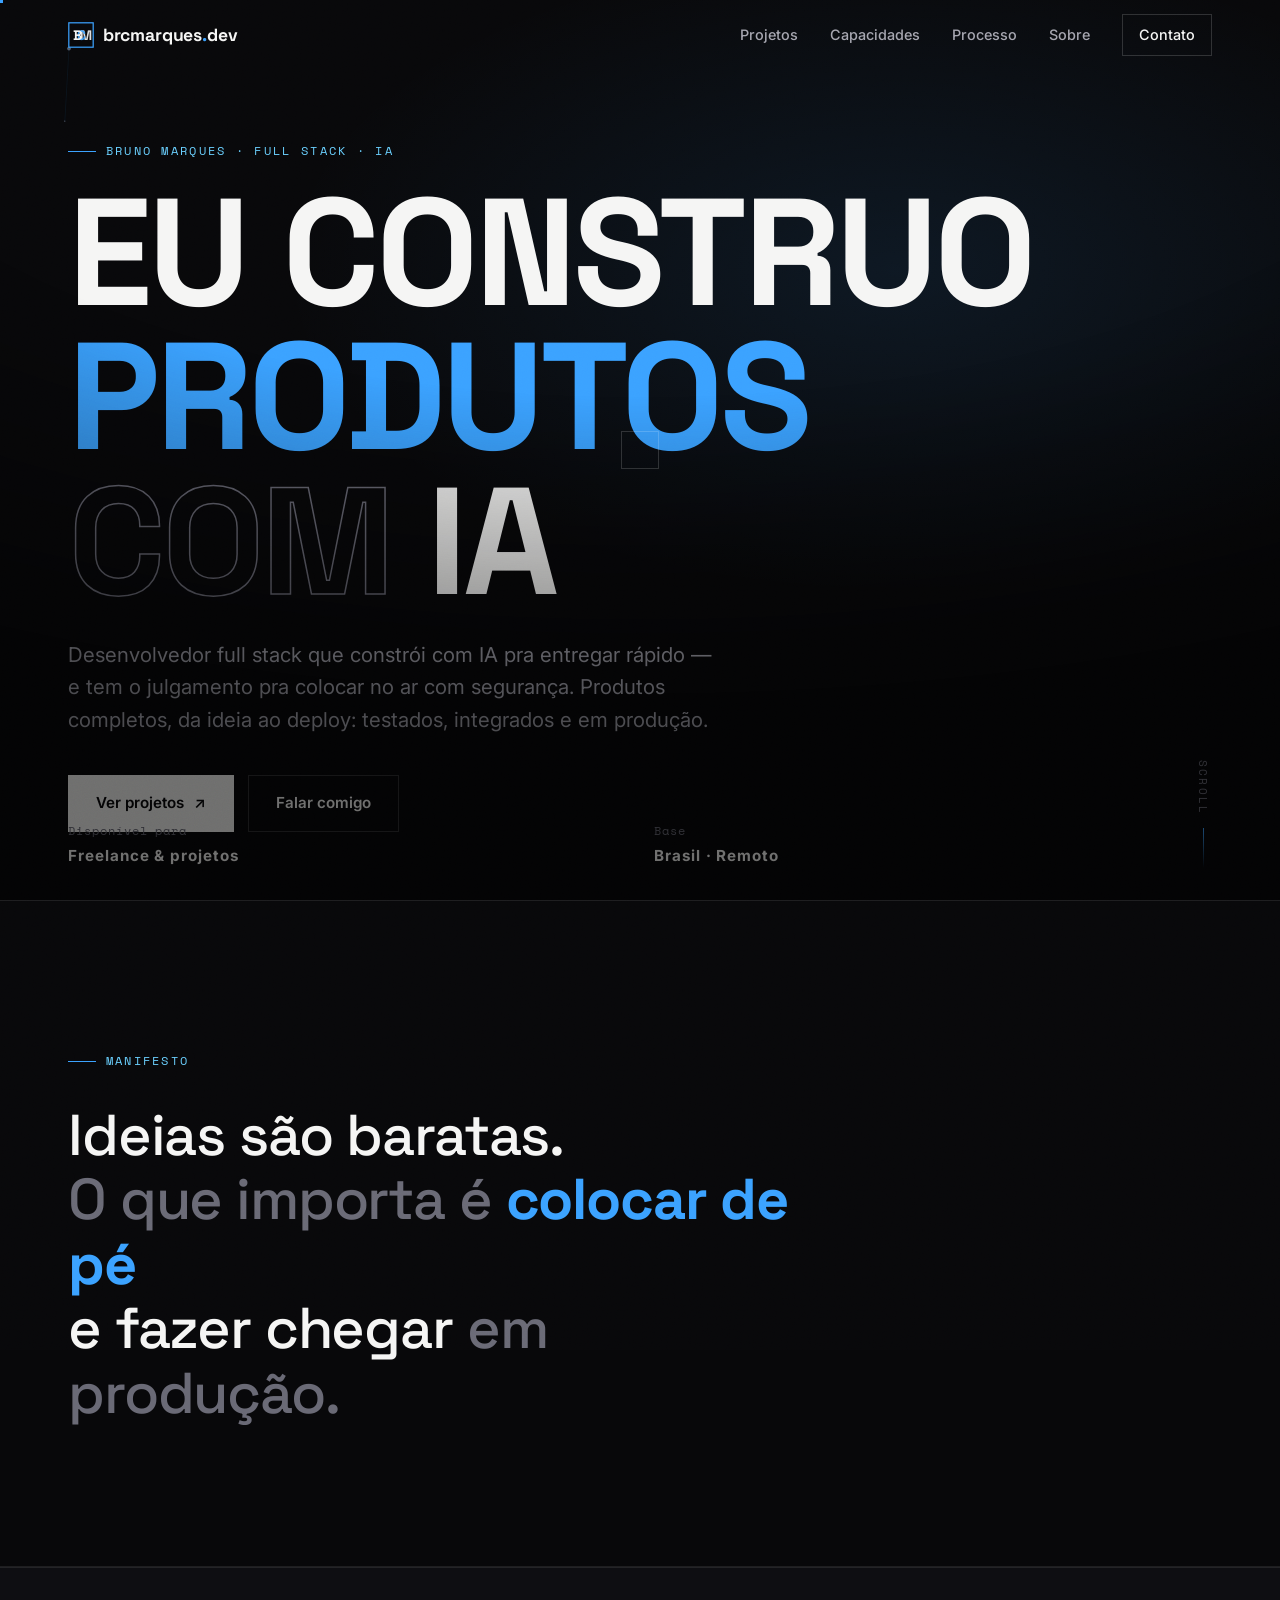
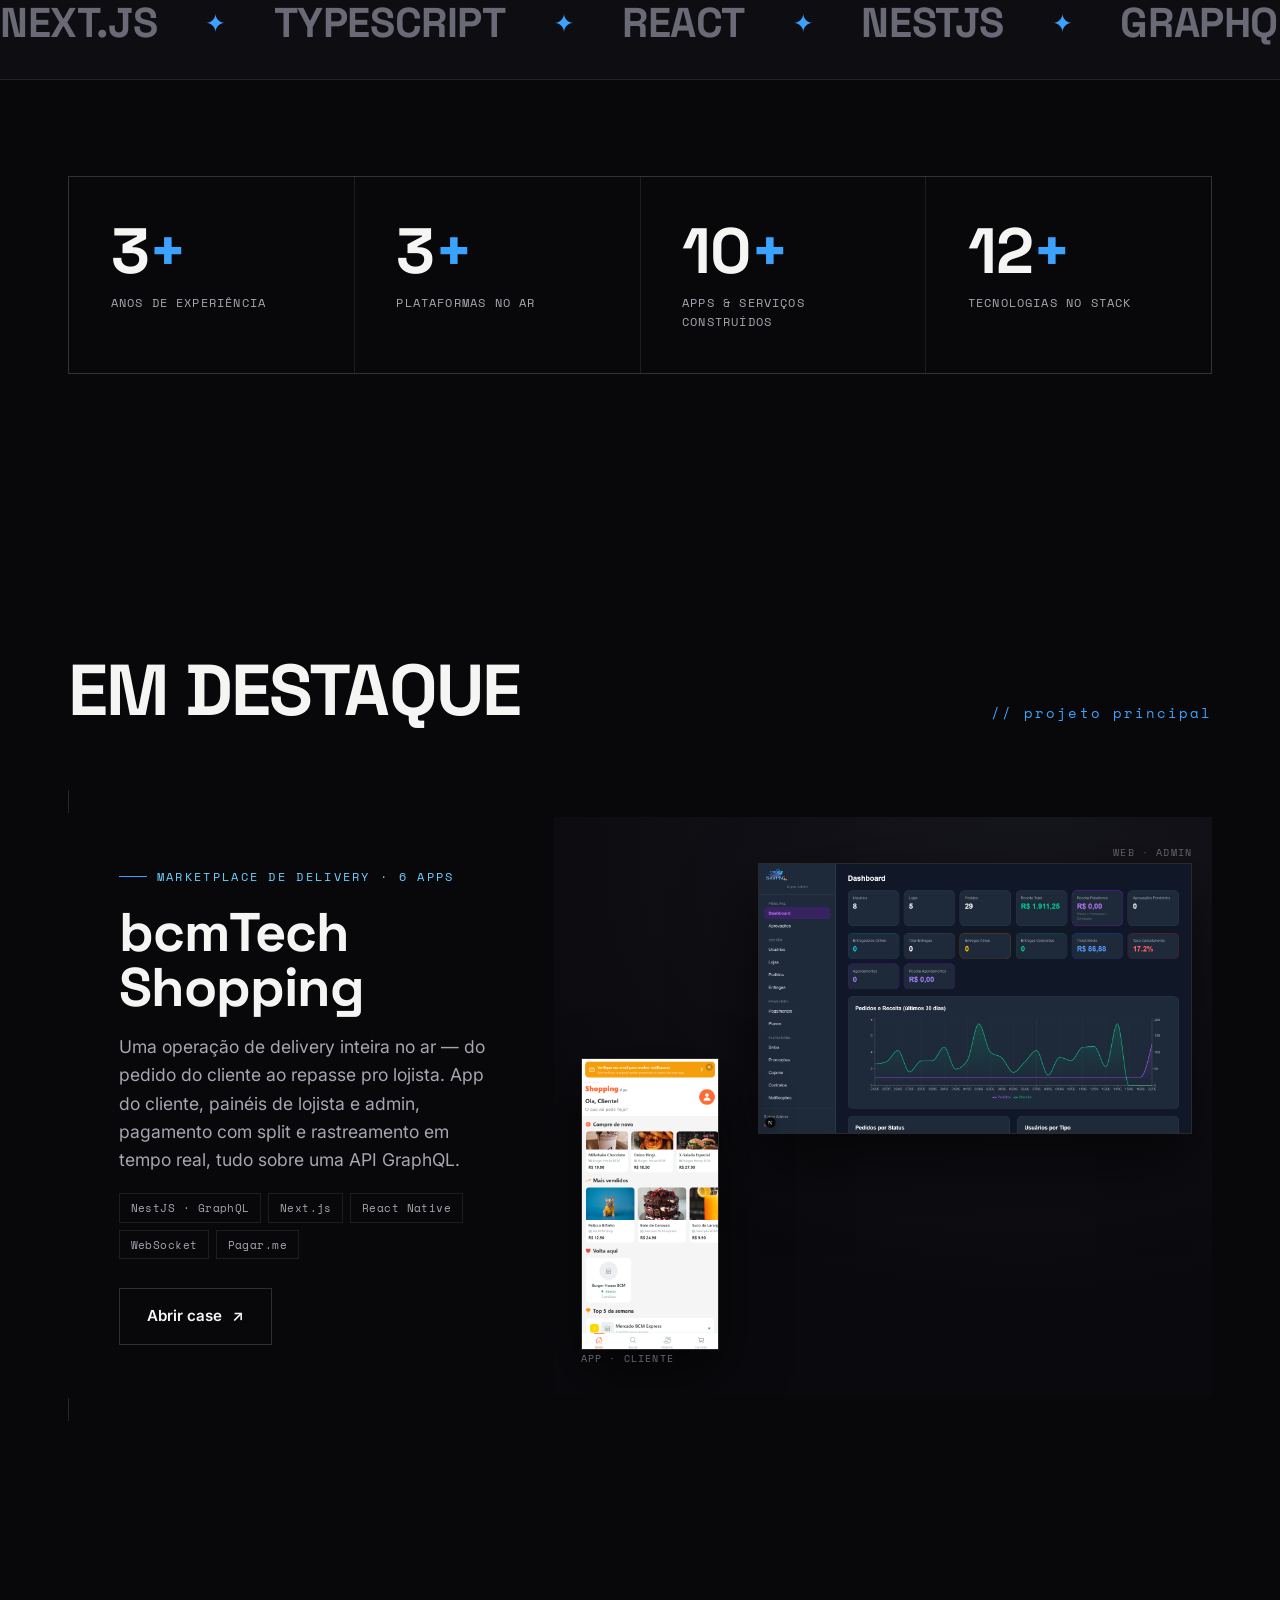
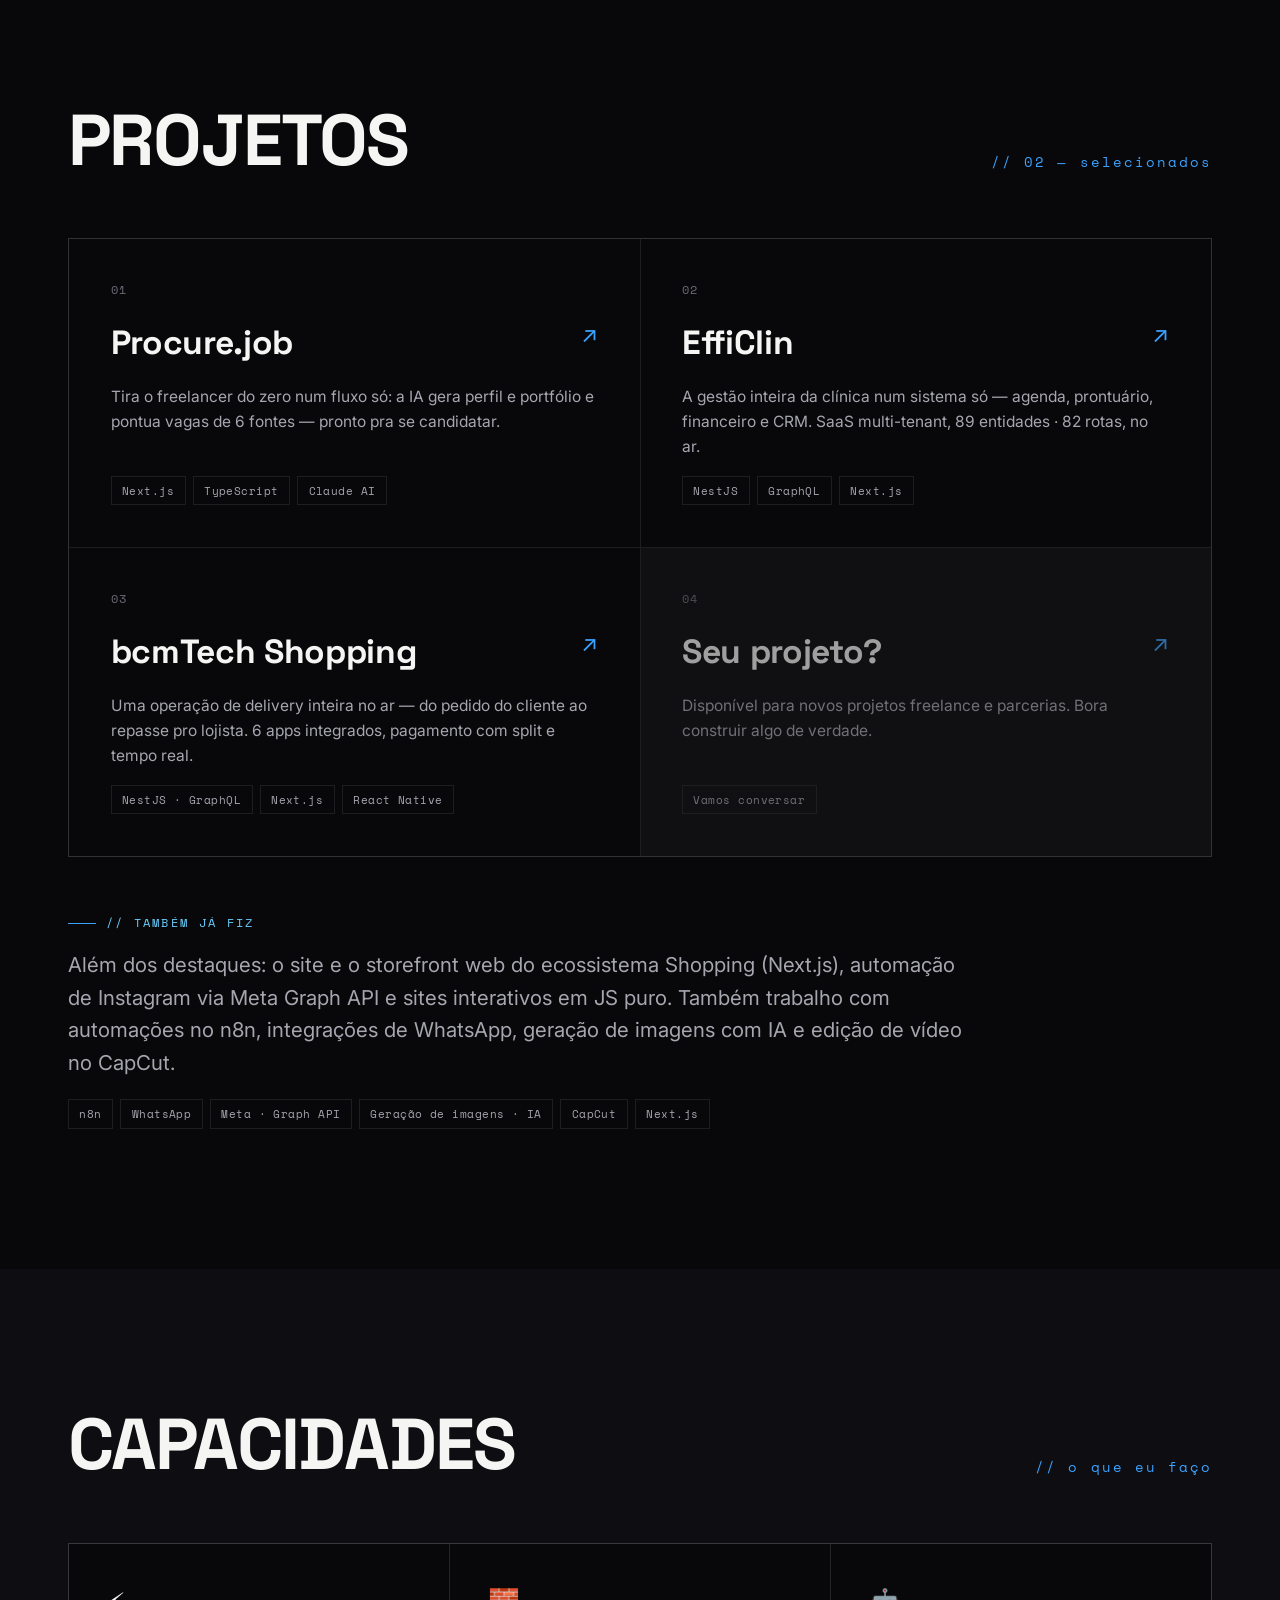
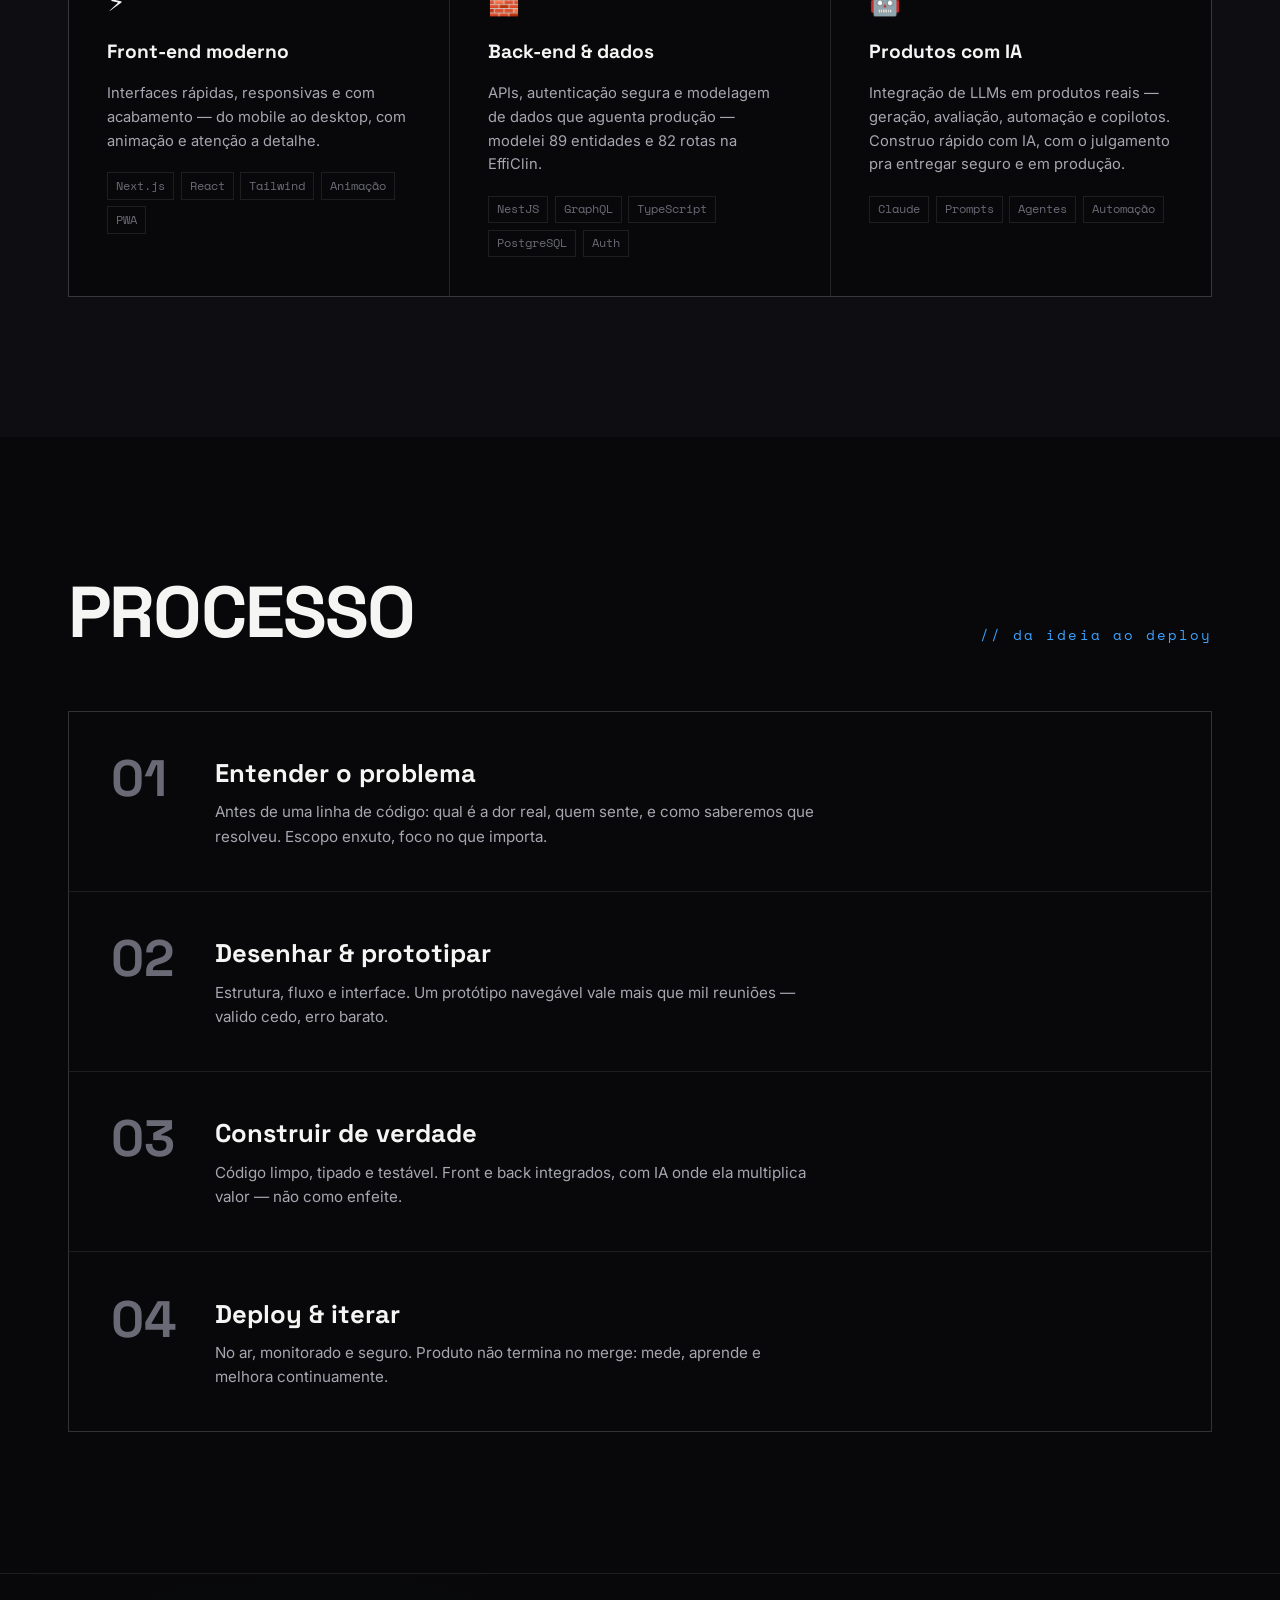
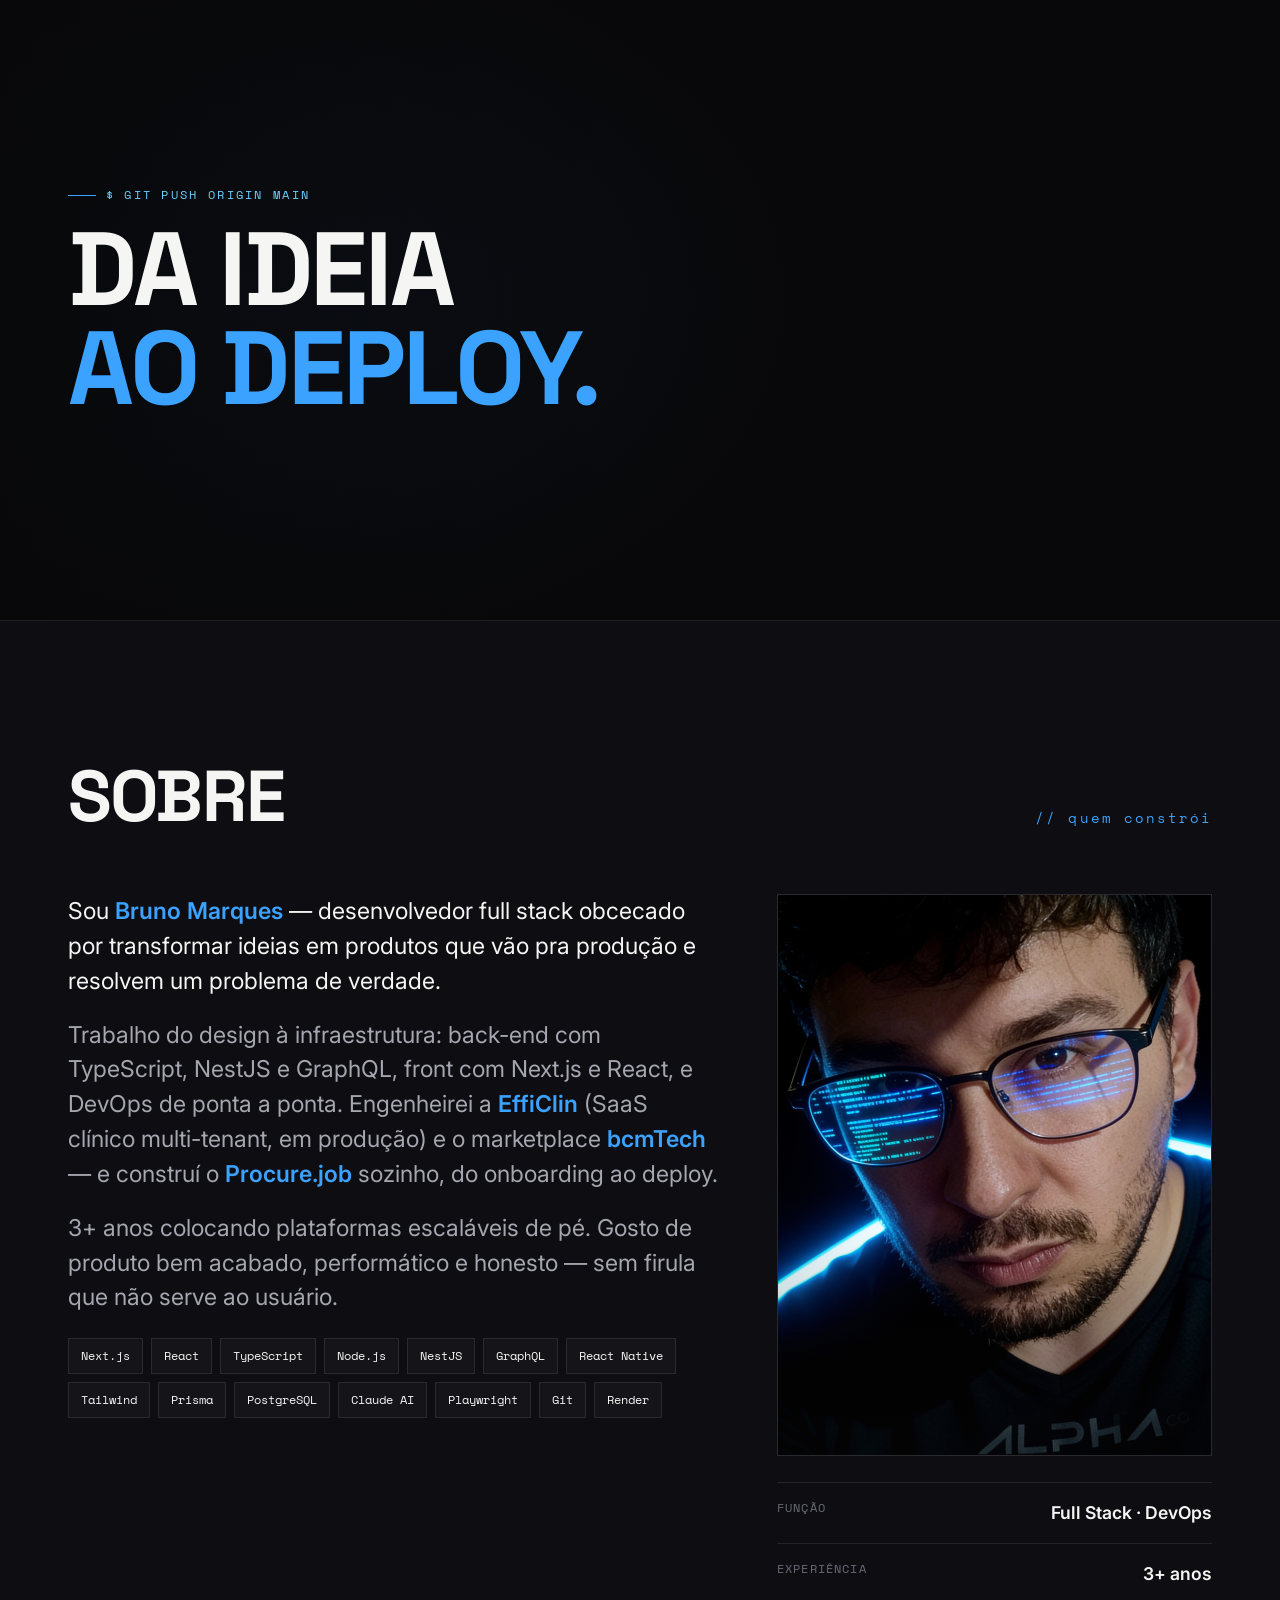
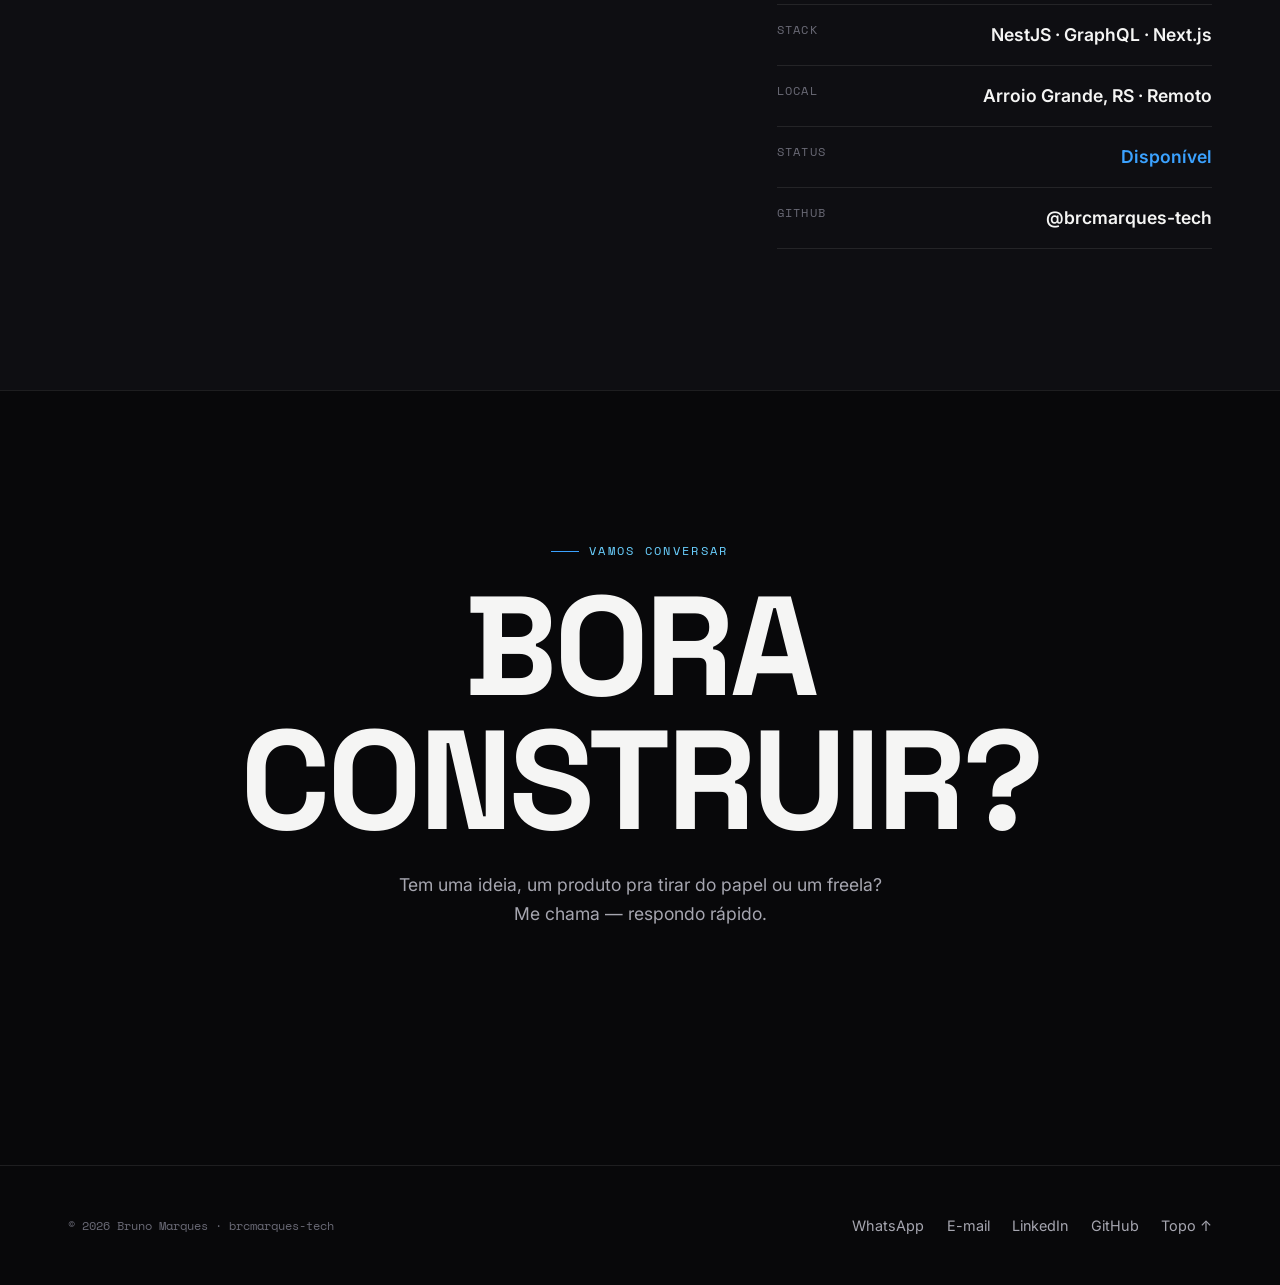
==== commit 400f8c67: "Destaque: 2 telas separadas (web + app) com rotulos; mobile empilha limpo - index.html: composicao f" ====
--- a/index.html
+++ b/index.html
@@ -134,9 +134,11 @@
               </div>
               <span class="btn" style="align-self:start;margin-top:0.6rem;"><span>Abrir case</span> <span class="ar">↗</span></span>
             </div>
-            <div class="shot-wrap" style="position:relative;min-height:clamp(380px,52vw,520px);background:#0b0b0f;">
-              <img src="assets/img/bcm-shopping/sa-dashboard.png" alt="bcmTech — painel super-admin com receita e gráfico" loading="lazy" style="position:absolute;inset:0;width:100%;height:100%;object-fit:cover;object-position:top left;" />
-              <img src="assets/img/bcm-shopping/app-home.png" alt="bcmTech — app do cliente" loading="lazy" style="position:absolute;left:6%;bottom:6%;width:31%;max-width:165px;height:auto;border:1px solid var(--line-2);box-shadow:0 22px 55px rgba(0,0,0,0.7);z-index:3;background:#000;" />
+            <div class="feat-stage">
+              <span class="feat-tag desk">Web · admin</span>
+              <div class="feat-screen feat-desk"><img src="assets/img/bcm-shopping/sa-dashboard.png" alt="bcmTech — painel super-admin (web)" loading="lazy" /></div>
+              <div class="feat-screen feat-phone"><img src="assets/img/bcm-shopping/app-home.png" alt="bcmTech — app do cliente (mobile)" loading="lazy" /></div>
+              <span class="feat-tag app">App · cliente</span>
             </div>
           </div>
         </a>
--- a/assets/css/style.css
+++ b/assets/css/style.css
@@ -385,6 +385,29 @@
   .case-meta { grid-template-columns: 1fr; }
 }
 
+/* ---------- DESTAQUE: composição web + mobile (2 telas separadas) ---------- */
+.feat-stage { position: relative; overflow: hidden;
+  background: radial-gradient(130% 110% at 72% 8%, #15151c, #0a0a0e 68%);
+  min-height: clamp(360px, 50vw, 500px); }
+.feat-screen { position: absolute; border: 1px solid var(--line-2); background: #000; overflow: hidden;
+  box-shadow: 0 26px 64px rgba(0,0,0,0.62); }
+.feat-screen img { display: block; width: 100%; height: 100%; object-fit: cover; }
+.feat-desk { top: 8%; right: 3%; width: 66%; aspect-ratio: 16 / 10; }
+.feat-desk img { object-position: top left; }
+.feat-phone { bottom: 8%; left: 4%; width: 25%; max-width: 138px; aspect-ratio: 9 / 19; }
+.feat-phone img { object-position: top center; }
+.feat-tag { position: absolute; font-family: var(--font-mono); font-size: 0.62rem; letter-spacing: 0.12em;
+  text-transform: uppercase; color: var(--ink-faint); }
+.feat-tag.desk { top: calc(8% - 1.1rem); right: 3%; }
+.feat-tag.app { bottom: calc(8% - 1.1rem); left: 4%; }
+@media (max-width: 700px) {
+  .feat-stage { min-height: 0; padding: 1.3rem; display: flex; flex-direction: column; align-items: center; gap: 1.3rem; }
+  .feat-screen { position: static; }
+  .feat-desk { width: 100%; aspect-ratio: 16 / 10; }
+  .feat-phone { width: 56%; max-width: 210px; aspect-ratio: 9 / 19; }
+  .feat-tag { display: none; }
+}
+
 /* ---------- REDUCED MOTION ---------- */
 @media (prefers-reduced-motion: reduce) {
   *, *::before, *::after { animation-duration: 0.001ms !important; animation-iteration-count: 1 !important; transition-duration: 0.001ms !important; }
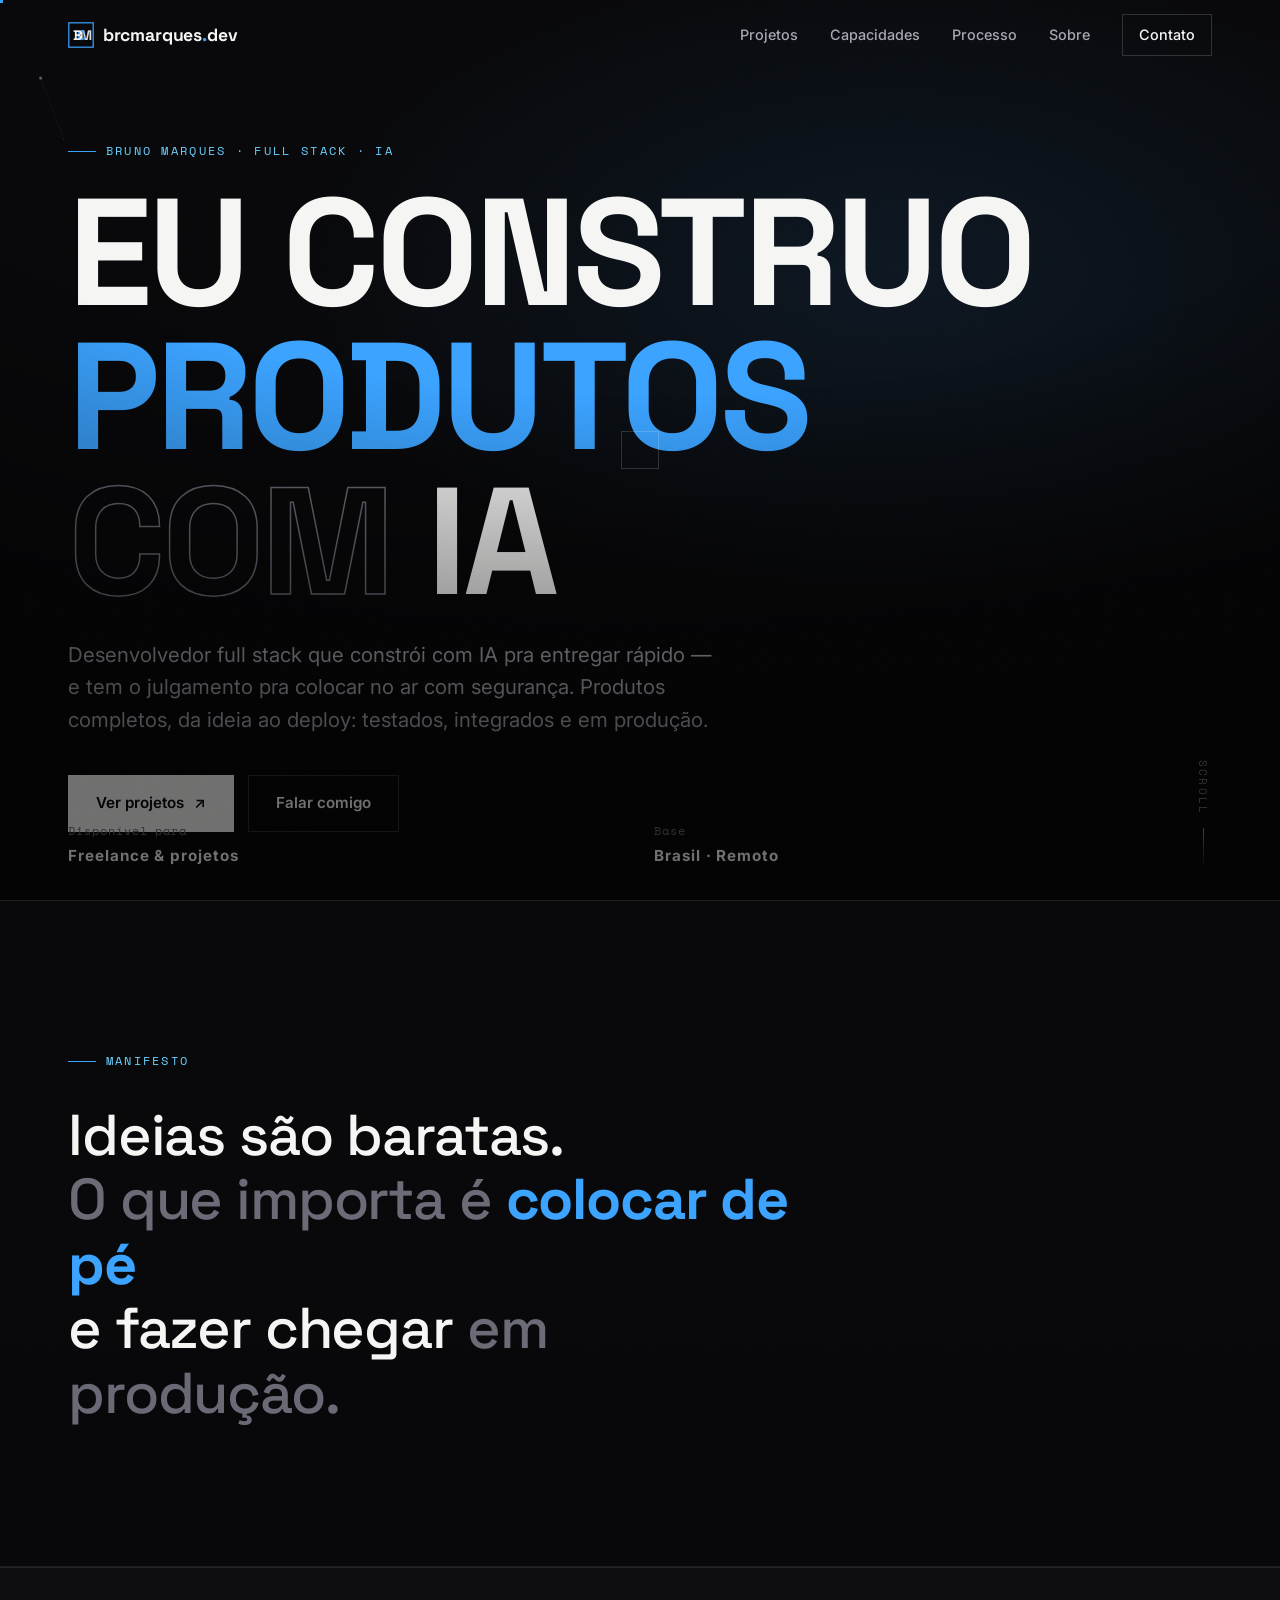
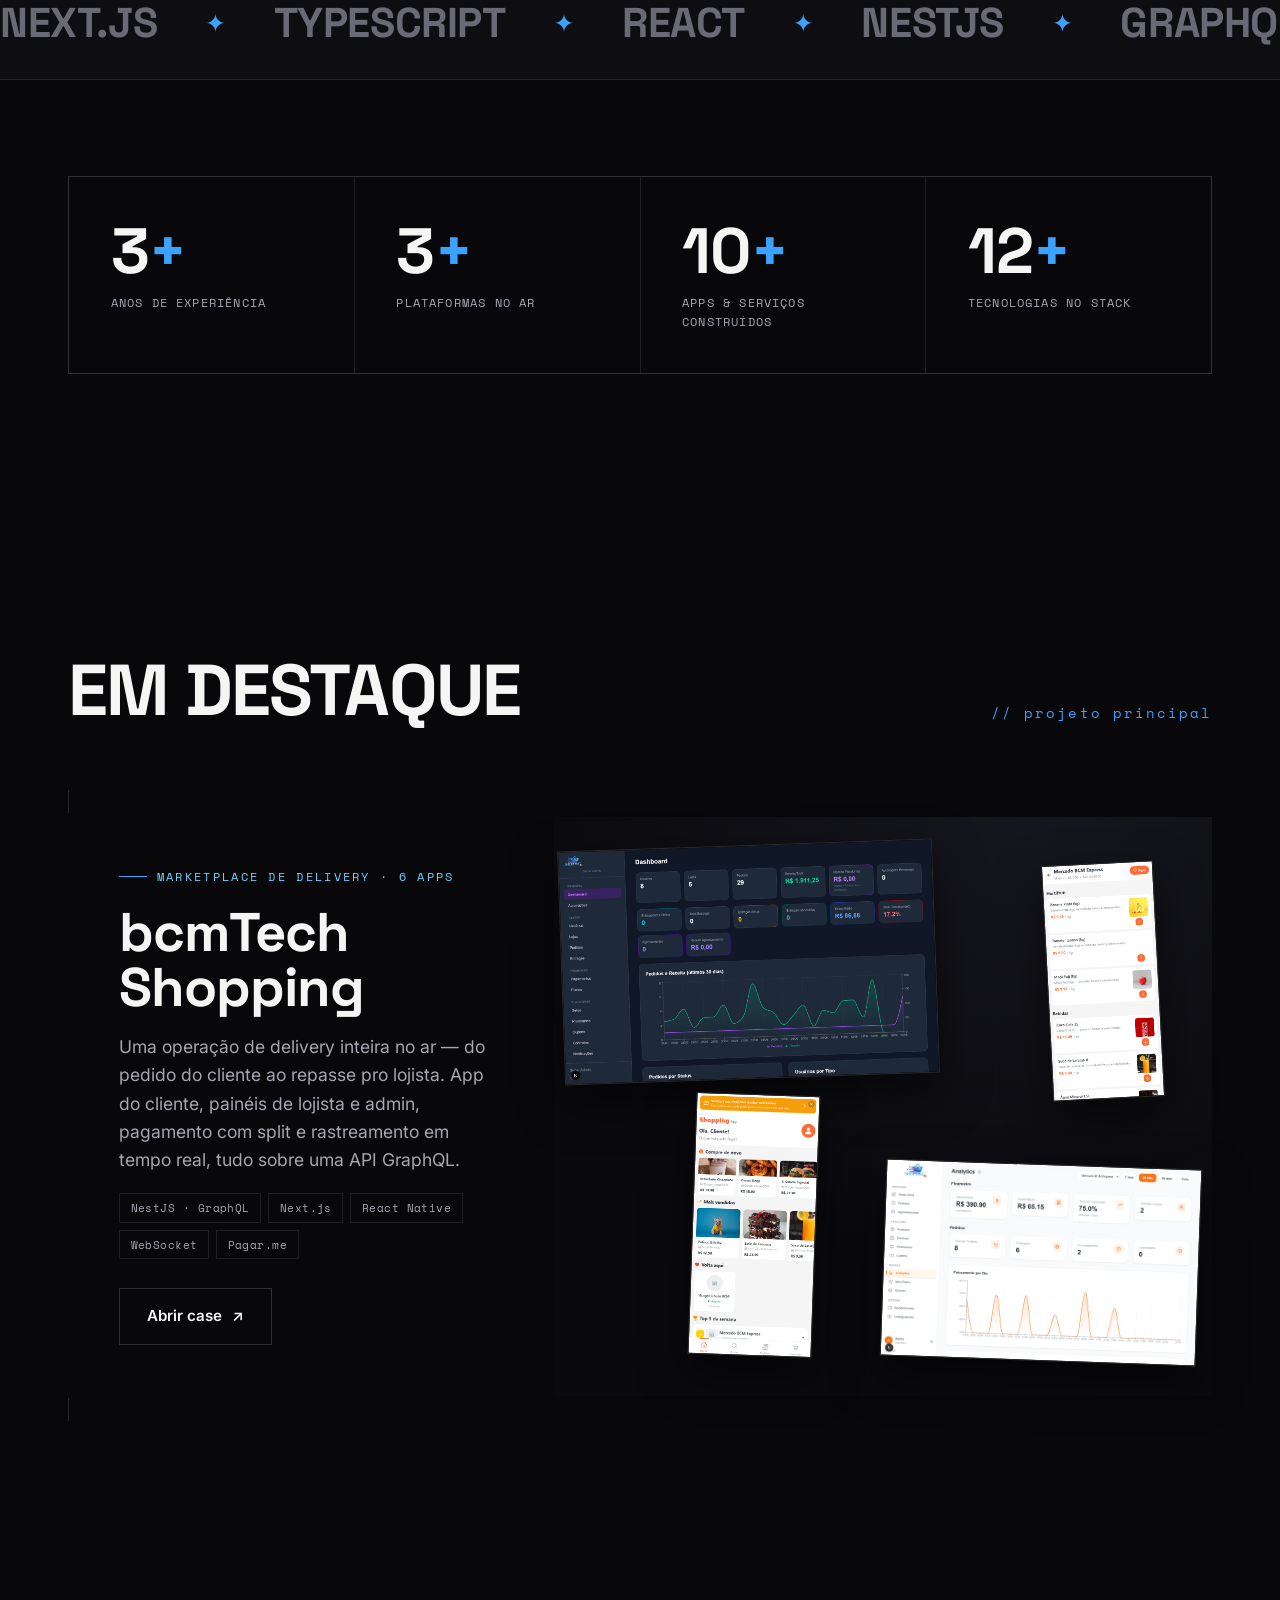
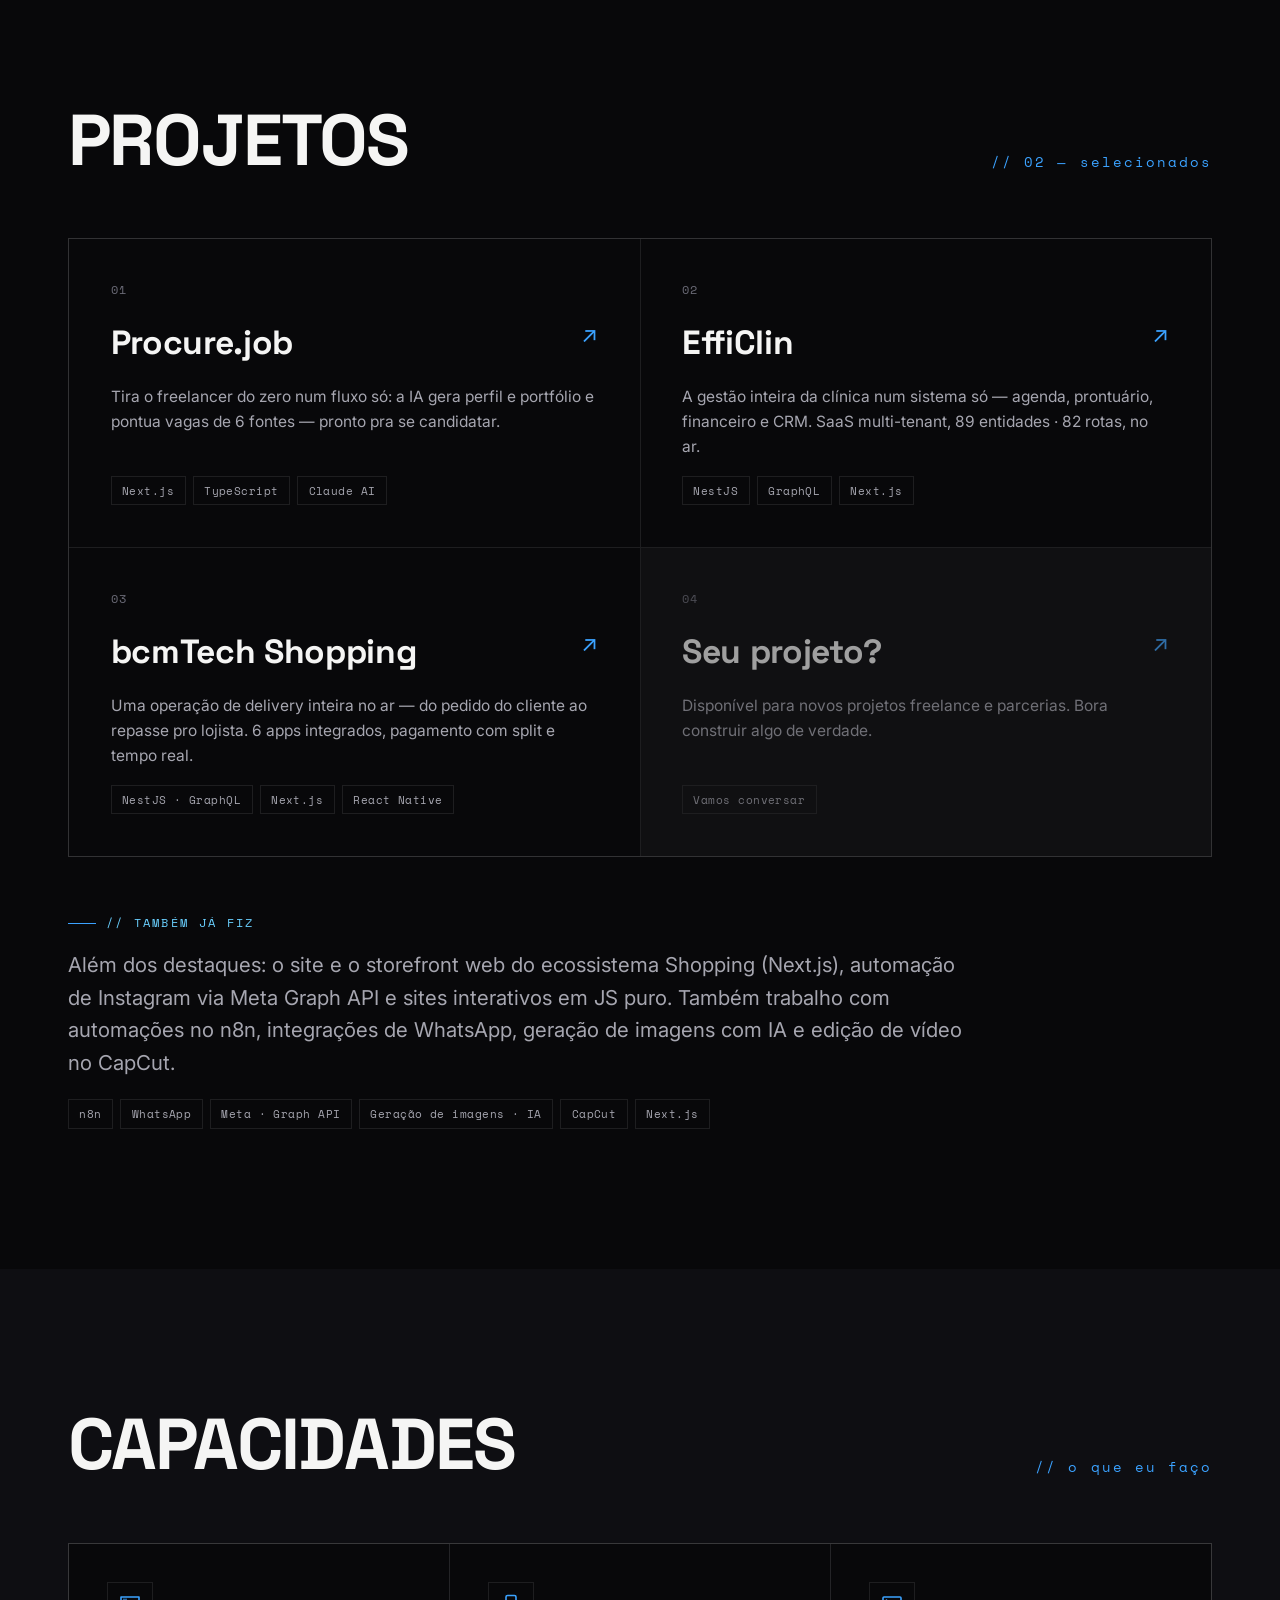
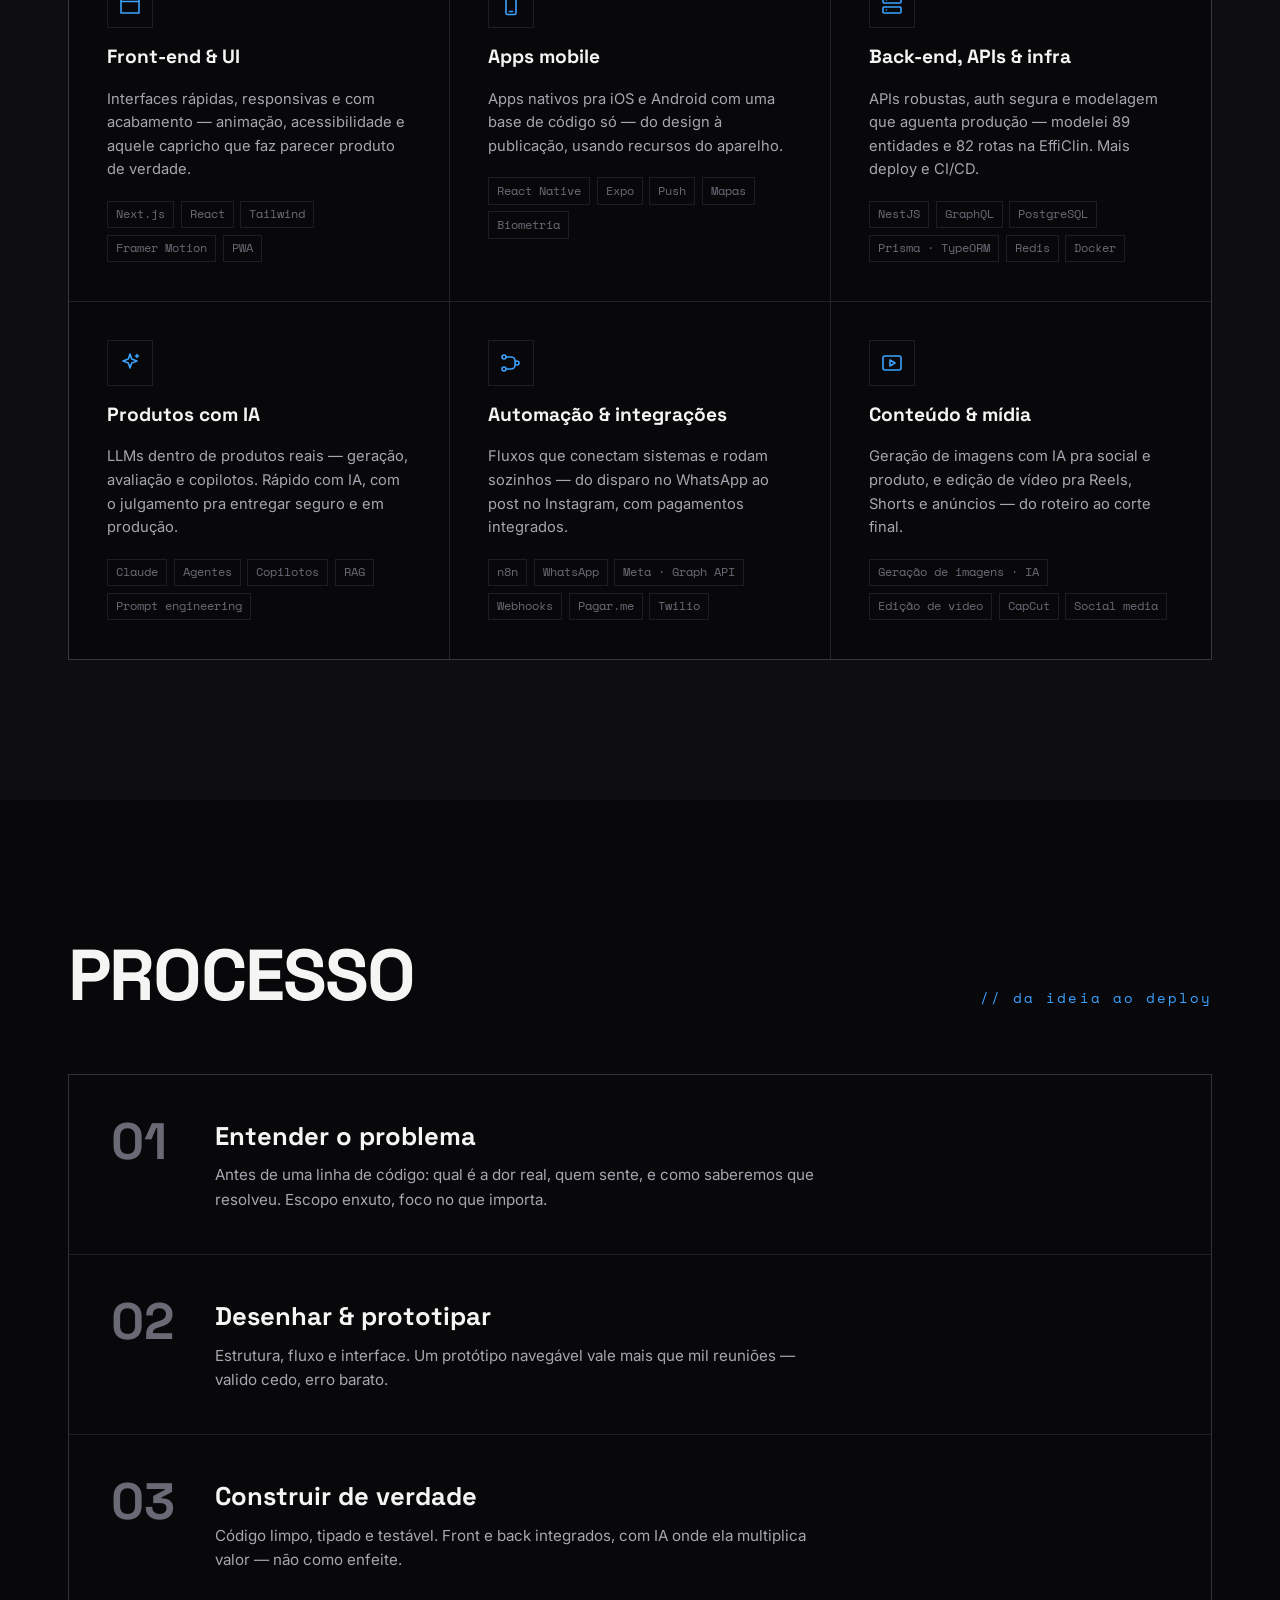
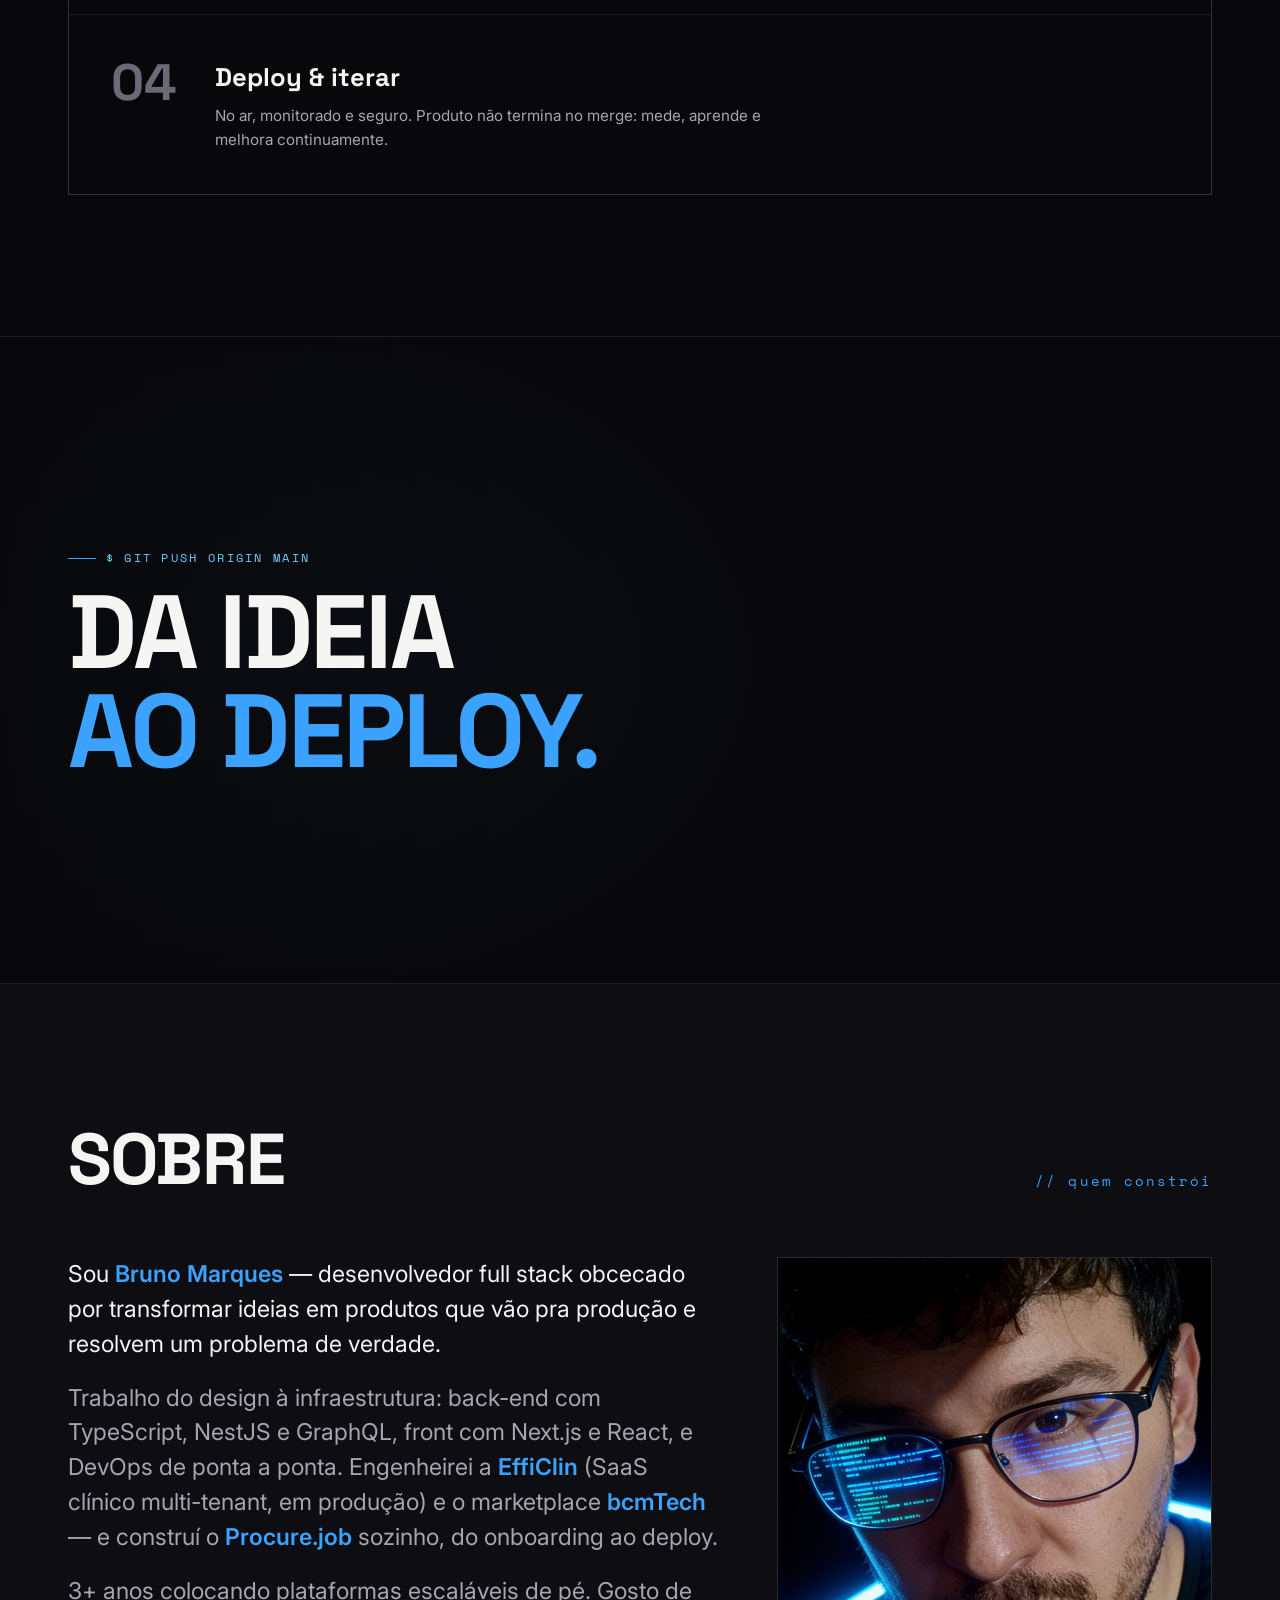
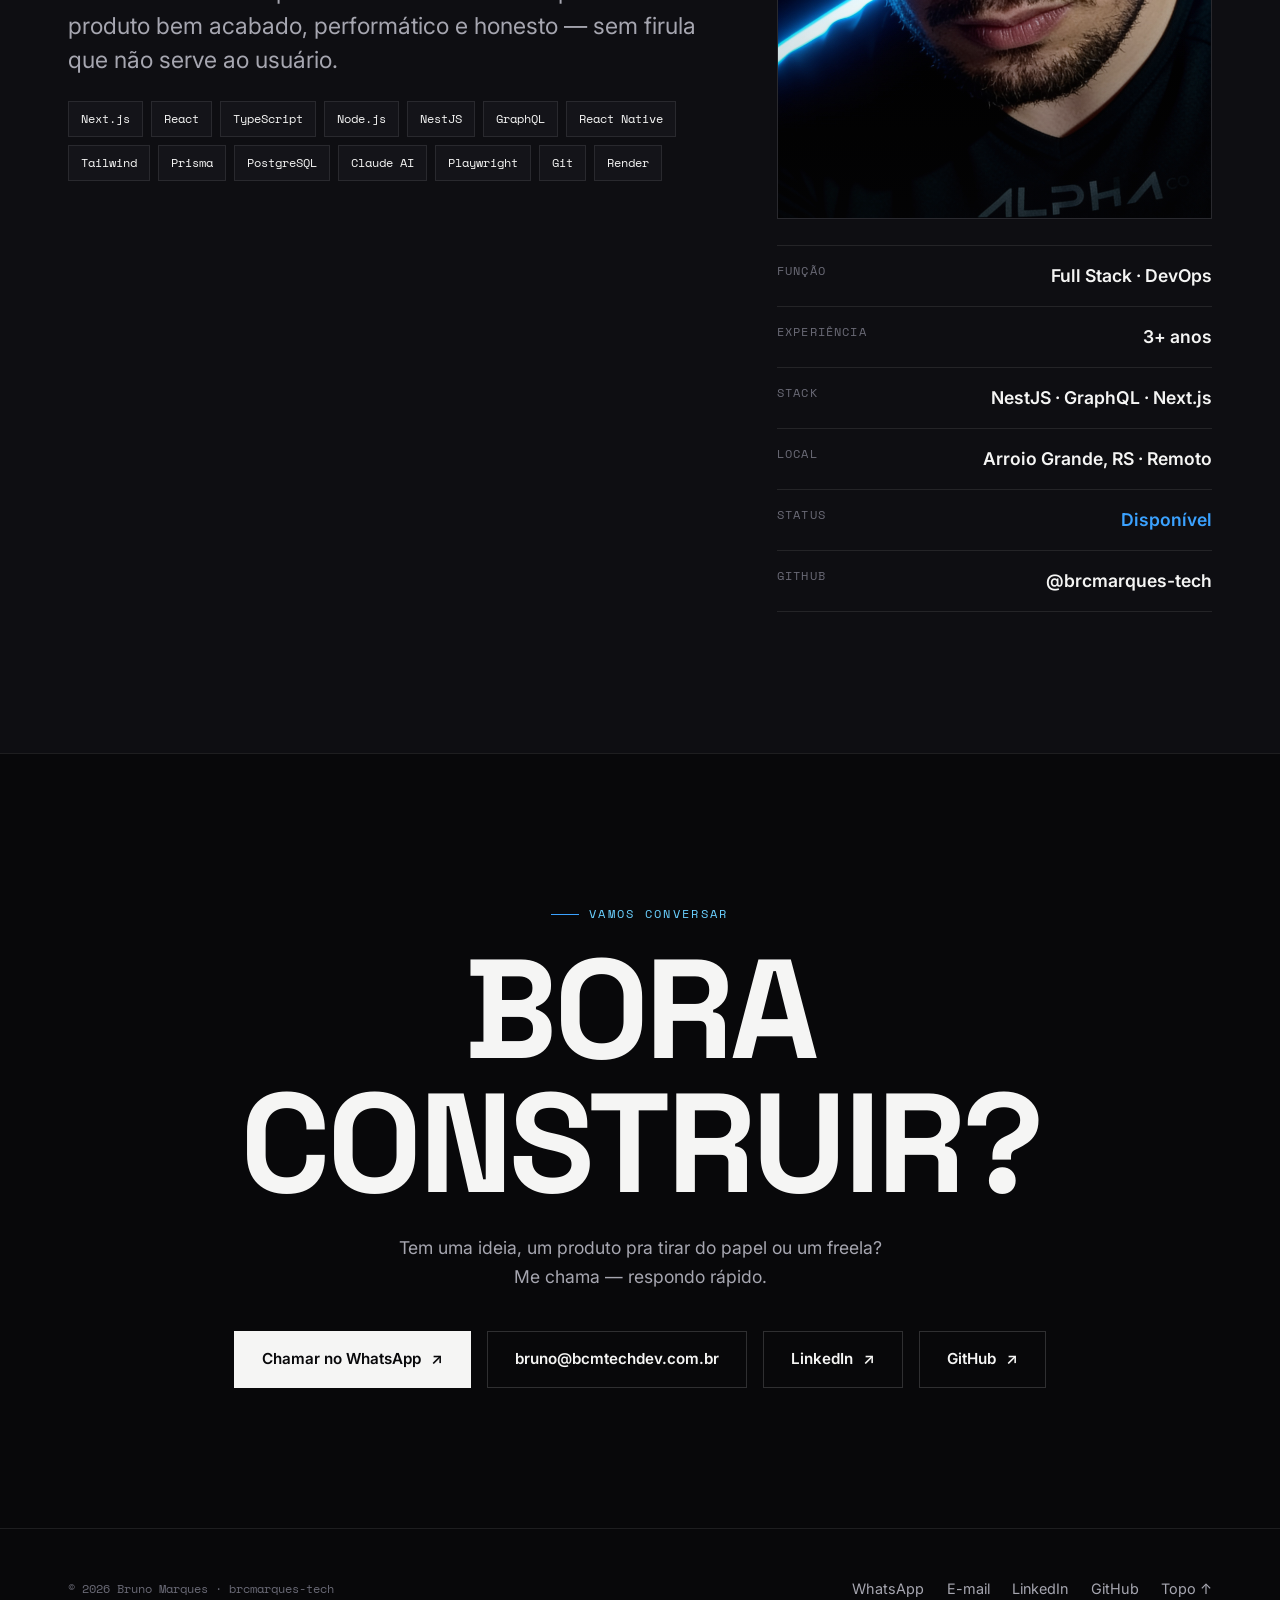
==== commit ac928802: "Capacidades: 6 cards com icones SVG (web, mobile, back-end/infra, IA, automacao, conteudo/midia) Inc" ====
--- a/index.html
+++ b/index.html
@@ -134,11 +134,12 @@
               </div>
               <span class="btn" style="align-self:start;margin-top:0.6rem;"><span>Abrir case</span> <span class="ar">↗</span></span>
             </div>
-            <div class="feat-stage">
-              <span class="feat-tag desk">Web · admin</span>
-              <div class="feat-screen feat-desk"><img src="assets/img/bcm-shopping/sa-dashboard.png" alt="bcmTech — painel super-admin (web)" loading="lazy" /></div>
-              <div class="feat-screen feat-phone"><img src="assets/img/bcm-shopping/app-home.png" alt="bcmTech — app do cliente (mobile)" loading="lazy" /></div>
-              <span class="feat-tag app">App · cliente</span>
+            <div class="feat-gallery">
+              <figure class="fcard web c1"><img src="assets/img/bcm-shopping/sa-dashboard.png" alt="Painel super-admin (web)" loading="lazy" /></figure>
+              <figure class="fcard phone c2"><img src="assets/img/bcm-shopping/app-home.png" alt="App do cliente — home" loading="lazy" /></figure>
+              <figure class="fcard web c3"><img src="assets/img/bcm-shopping/vendor-analytics.png" alt="Analytics do lojista (web)" loading="lazy" /></figure>
+              <figure class="fcard phone c4"><img src="assets/img/bcm-shopping/app-loja.png" alt="App do cliente — loja" loading="lazy" /></figure>
+              <span class="feat-swipe">deslize →</span>
             </div>
           </div>
         </a>
@@ -195,22 +196,40 @@
         </div>
         <div class="caps">
           <div class="cap r">
-            <div class="ic">⚡</div>
-            <h4>Front-end moderno</h4>
-            <p>Interfaces rápidas, responsivas e com acabamento — do mobile ao desktop, com animação e atenção a detalhe.</p>
-            <ul><li>Next.js</li><li>React</li><li>Tailwind</li><li>Animação</li><li>PWA</li></ul>
+            <div class="ic"><svg viewBox="0 0 24 24" aria-hidden="true"><rect x="3" y="4" width="18" height="16"/><path d="M3 8.5h18"/><path d="M6 6.2h.01M8 6.2h.01"/></svg></div>
+            <h4>Front-end & UI</h4>
+            <p>Interfaces rápidas, responsivas e com acabamento — animação, acessibilidade e aquele capricho que faz parecer produto de verdade.</p>
+            <ul><li>Next.js</li><li>React</li><li>Tailwind</li><li>Framer Motion</li><li>PWA</li></ul>
           </div>
           <div class="cap r d1">
-            <div class="ic">🧱</div>
-            <h4>Back-end & dados</h4>
-            <p>APIs, autenticação segura e modelagem de dados que aguenta produção — modelei 89 entidades e 82 rotas na EffiClin.</p>
-            <ul><li>NestJS</li><li>GraphQL</li><li>TypeScript</li><li>PostgreSQL</li><li>Auth</li></ul>
+            <div class="ic"><svg viewBox="0 0 24 24" aria-hidden="true"><rect x="7" y="2.5" width="10" height="19" rx="1.6"/><path d="M10.5 18.5h3"/></svg></div>
+            <h4>Apps mobile</h4>
+            <p>Apps nativos pra iOS e Android com uma base de código só — do design à publicação, usando recursos do aparelho.</p>
+            <ul><li>React Native</li><li>Expo</li><li>Push</li><li>Mapas</li><li>Biometria</li></ul>
           </div>
           <div class="cap r d2">
-            <div class="ic">🤖</div>
+            <div class="ic"><svg viewBox="0 0 24 24" aria-hidden="true"><rect x="3" y="4" width="18" height="6" rx="1"/><rect x="3" y="14" width="18" height="6" rx="1"/><path d="M6.5 7h.01M6.5 17h.01"/></svg></div>
+            <h4>Back-end, APIs & infra</h4>
+            <p>APIs robustas, auth segura e modelagem que aguenta produção — modelei 89 entidades e 82 rotas na EffiClin. Mais deploy e CI/CD.</p>
+            <ul><li>NestJS</li><li>GraphQL</li><li>PostgreSQL</li><li>Prisma · TypeORM</li><li>Redis</li><li>Docker</li></ul>
+          </div>
+          <div class="cap r d3">
+            <div class="ic"><svg viewBox="0 0 24 24" aria-hidden="true"><path d="M12 3l1.7 5.1L19 10l-5.3 1.9L12 17l-1.7-5.1L5 10l5.3-1.9z"/><path d="M19 3.5v3M20.5 5h-3"/></svg></div>
             <h4>Produtos com IA</h4>
-            <p>Integração de LLMs em produtos reais — geração, avaliação, automação e copilotos. Construo rápido com IA, com o julgamento pra entregar seguro e em produção.</p>
-            <ul><li>Claude</li><li>Prompts</li><li>Agentes</li><li>Automação</li></ul>
+            <p>LLMs dentro de produtos reais — geração, avaliação e copilotos. Rápido com IA, com o julgamento pra entregar seguro e em produção.</p>
+            <ul><li>Claude</li><li>Agentes</li><li>Copilotos</li><li>RAG</li><li>Prompt engineering</li></ul>
+          </div>
+          <div class="cap r d4">
+            <div class="ic"><svg viewBox="0 0 24 24" aria-hidden="true"><circle cx="5" cy="6" r="2"/><circle cx="5" cy="18" r="2"/><circle cx="18" cy="12" r="2"/><path d="M7 6h5a4 4 0 0 1 4 4M7 18h5a4 4 0 0 0 4-4"/></svg></div>
+            <h4>Automação & integrações</h4>
+            <p>Fluxos que conectam sistemas e rodam sozinhos — do disparo no WhatsApp ao post no Instagram, com pagamentos integrados.</p>
+            <ul><li>n8n</li><li>WhatsApp</li><li>Meta · Graph API</li><li>Webhooks</li><li>Pagar.me</li><li>Twilio</li></ul>
+          </div>
+          <div class="cap r d5">
+            <div class="ic"><svg viewBox="0 0 24 24" aria-hidden="true"><rect x="3" y="5" width="18" height="14" rx="2"/><path d="M10 9l5 3-5 3z"/></svg></div>
+            <h4>Conteúdo & mídia</h4>
+            <p>Geração de imagens com IA pra social e produto, e edição de vídeo pra Reels, Shorts e anúncios — do roteiro ao corte final.</p>
+            <ul><li>Geração de imagens · IA</li><li>Edição de vídeo</li><li>CapCut</li><li>Social media</li></ul>
           </div>
         </div>
       </div>
--- a/assets/css/style.css
+++ b/assets/css/style.css
@@ -255,7 +255,10 @@
 .cap { background: var(--bg); padding: clamp(1.6rem,4vw,2.4rem); display: flex; flex-direction: column; gap: 0.9rem;
   transition: background .4s; }
 .cap:hover { background: var(--surface); }
-.cap .ic { font-size: 1.6rem; }
+.cap .ic { width: 46px; height: 46px; display: inline-flex; align-items: center; justify-content: center;
+  border: 1px solid var(--line); color: var(--accent); transition: border-color .4s var(--ease), background .4s; }
+.cap .ic svg { width: 24px; height: 24px; stroke: currentColor; fill: none; stroke-width: 1.6; stroke-linecap: round; stroke-linejoin: round; }
+.cap:hover .ic { border-color: var(--accent); background: rgba(59,162,255,0.07); }
 .cap h4 { font-family: var(--font-disp); font-weight: 700; font-size: 1.2rem; }
 .cap p { color: var(--ink-dim); font-size: 0.92rem; }
 .cap ul { list-style: none; display: flex; flex-wrap: wrap; gap: 0.4rem; margin-top: 0.3rem; }
@@ -385,27 +388,40 @@
   .case-meta { grid-template-columns: 1fr; }
 }
 
-/* ---------- DESTAQUE: composição web + mobile (2 telas separadas) ---------- */
-.feat-stage { position: relative; overflow: hidden;
-  background: radial-gradient(130% 110% at 72% 8%, #15151c, #0a0a0e 68%);
-  min-height: clamp(360px, 50vw, 500px); }
-.feat-screen { position: absolute; border: 1px solid var(--line-2); background: #000; overflow: hidden;
-  box-shadow: 0 26px 64px rgba(0,0,0,0.62); }
-.feat-screen img { display: block; width: 100%; height: 100%; object-fit: cover; }
-.feat-desk { top: 8%; right: 3%; width: 66%; aspect-ratio: 16 / 10; }
-.feat-desk img { object-position: top left; }
-.feat-phone { bottom: 8%; left: 4%; width: 25%; max-width: 138px; aspect-ratio: 9 / 19; }
-.feat-phone img { object-position: top center; }
-.feat-tag { position: absolute; font-family: var(--font-mono); font-size: 0.62rem; letter-spacing: 0.12em;
-  text-transform: uppercase; color: var(--ink-faint); }
-.feat-tag.desk { top: calc(8% - 1.1rem); right: 3%; }
-.feat-tag.app { bottom: calc(8% - 1.1rem); left: 4%; }
-@media (max-width: 700px) {
-  .feat-stage { min-height: 0; padding: 1.3rem; display: flex; flex-direction: column; align-items: center; gap: 1.3rem; }
-  .feat-screen { position: static; }
-  .feat-desk { width: 100%; aspect-ratio: 16 / 10; }
-  .feat-phone { width: 56%; max-width: 210px; aspect-ratio: 9 / 19; }
-  .feat-tag { display: none; }
+/* ---------- DESTAQUE: galeria flutuante (desktop) / carrossel (mobile) ---------- */
+.feat-gallery { position: relative; min-height: clamp(400px, 44vw, 500px);
+  background: radial-gradient(120% 120% at 72% 0%, #16161e, #0a0a0e 66%); }
+.fcard { position: absolute; margin: 0; overflow: hidden; background: #000;
+  border: 1px solid var(--line-2); box-shadow: 0 18px 46px rgba(0,0,0,0.55);
+  transition: transform .45s var(--ease), box-shadow .45s var(--ease), border-color .3s; }
+.fcard img { width: 100%; height: 100%; object-fit: cover; display: block; }
+.fcard.web { aspect-ratio: 16 / 10; }  .fcard.web img { object-position: top left; }
+.fcard.phone { aspect-ratio: 9 / 19; } .fcard.phone img { object-position: top center; }
+/* posições flutuando */
+.c1 { width: 57%; top: 5%; left: 1%; z-index: 2; transform: rotate(-2deg); }
+.c2 { width: 21%; max-width: 124px; bottom: 7%; left: 21%; z-index: 5; transform: rotate(2deg); }
+.c3 { width: 48%; right: 2%; bottom: 6%; z-index: 3; transform: rotate(2deg); }
+.c4 { width: 19%; max-width: 112px; top: 8%; right: 8%; z-index: 4; transform: rotate(-3deg); }
+/* hover: avança — cresce, endireita e vem pra frente */
+@media (hover: hover) {
+  .fcard:hover { transform: scale(1.14) rotate(0deg); box-shadow: 0 38px 84px rgba(0,0,0,0.78);
+    border-color: var(--accent); z-index: 9; }
+}
+.feat-swipe { display: none; }
+
+/* tablet/celular: vira carrossel deslizável com snap */
+@media (max-width: 919px) {
+  .feat-gallery { display: flex; gap: 0.9rem; min-height: 0; overflow-x: auto;
+    scroll-snap-type: x mandatory; -webkit-overflow-scrolling: touch;
+    padding: 1.3rem; border-top: 1px solid var(--line); scrollbar-width: none; }
+  .feat-gallery::-webkit-scrollbar { display: none; }
+  .fcard { position: static; flex: 0 0 auto; transform: none; scroll-snap-align: center;
+    box-shadow: 0 16px 38px rgba(0,0,0,0.5); }
+  .fcard.web { width: min(86%, 470px); }
+  .fcard.phone { width: min(52%, 240px); max-width: none; }
+  .feat-swipe { display: block; position: absolute; top: 0.7rem; right: 1.1rem; z-index: 6;
+    font-family: var(--font-mono); font-size: 0.62rem; letter-spacing: 0.14em;
+    text-transform: uppercase; color: var(--ink-faint); pointer-events: none; }
 }
 
 /* ---------- REDUCED MOTION ---------- */
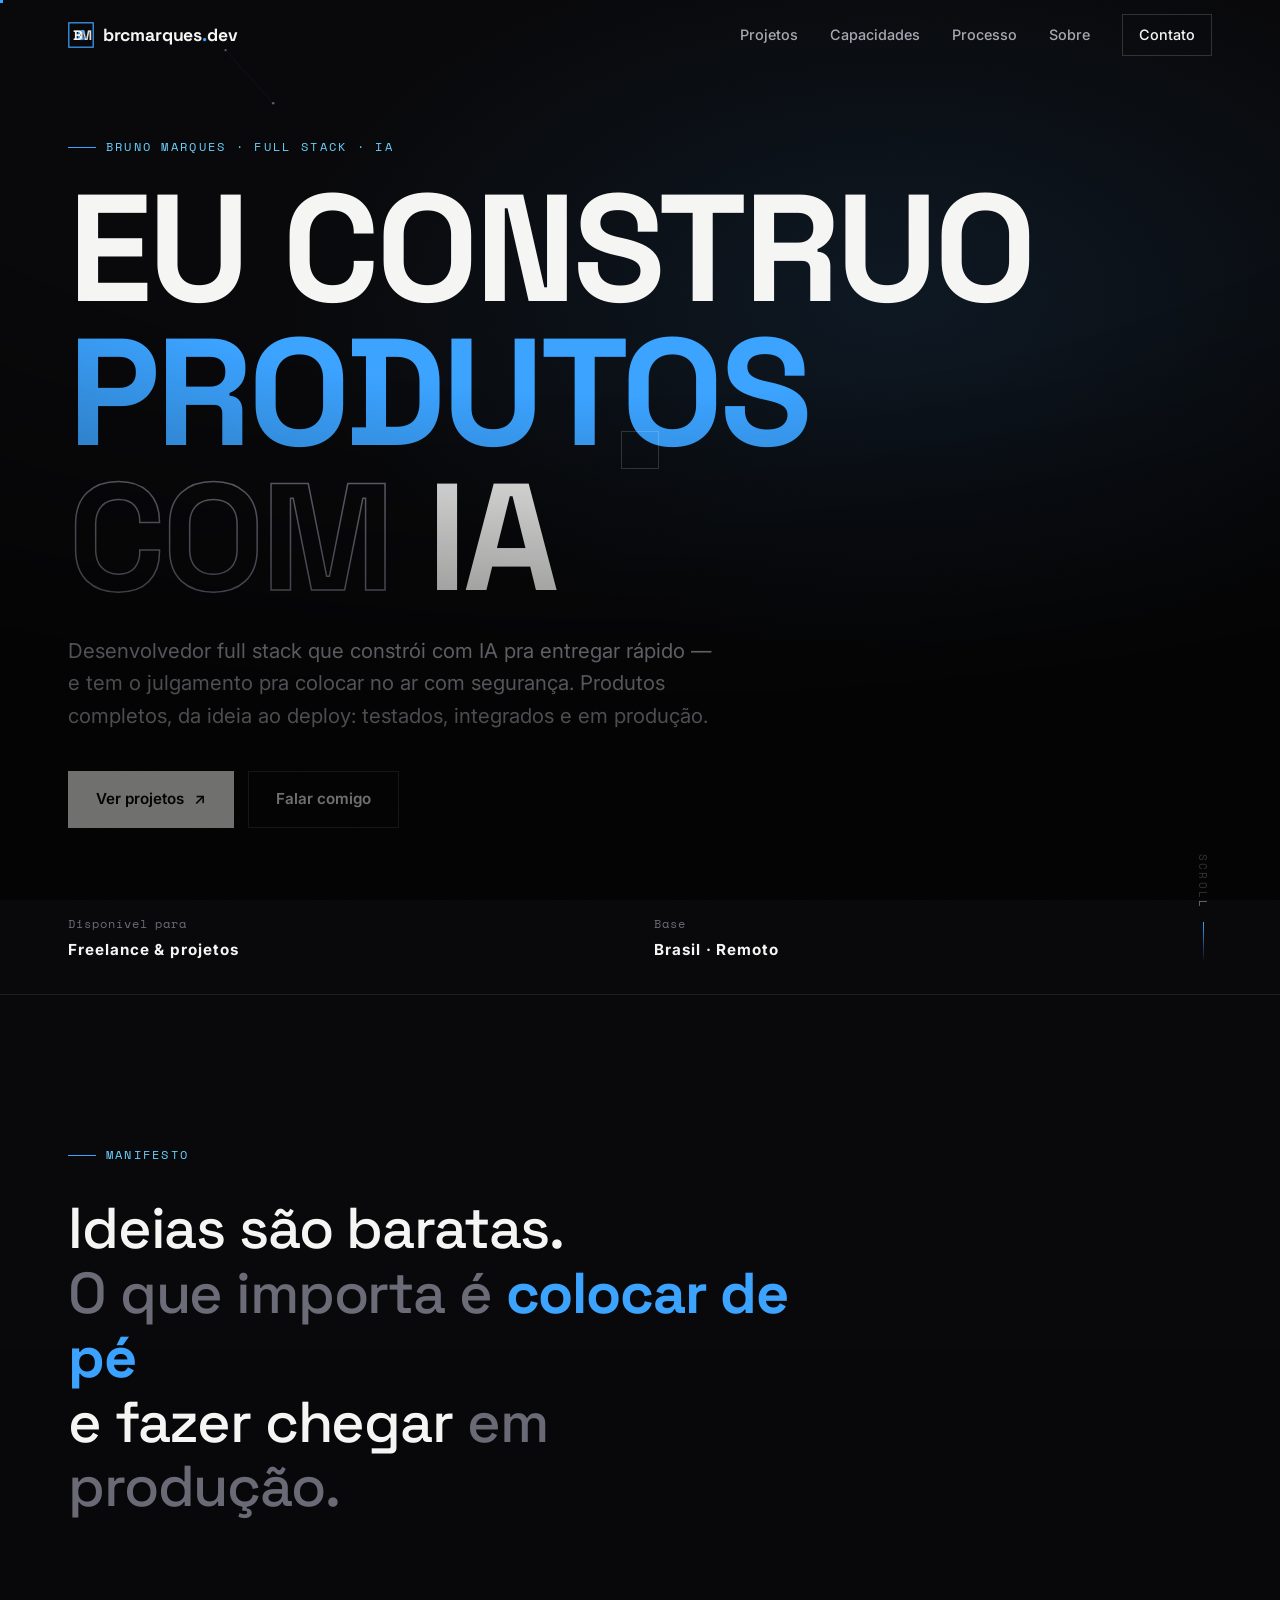
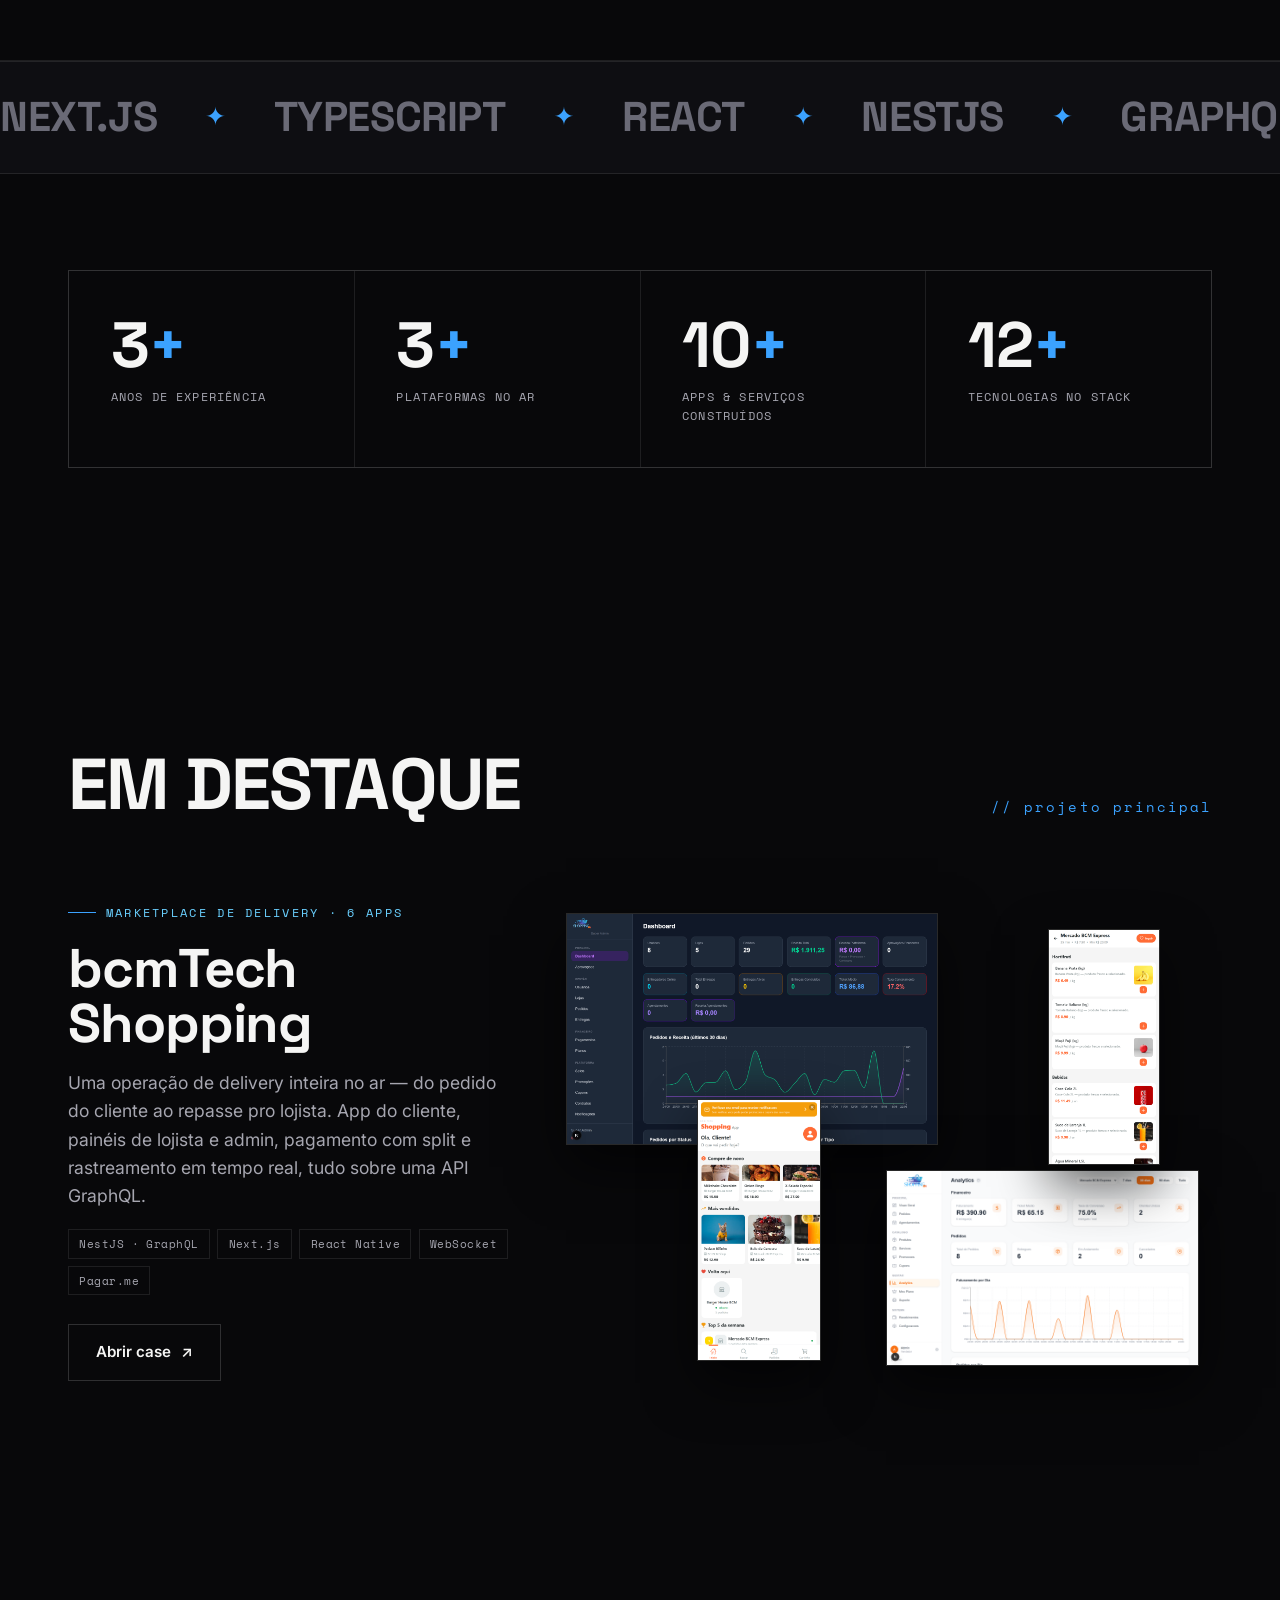
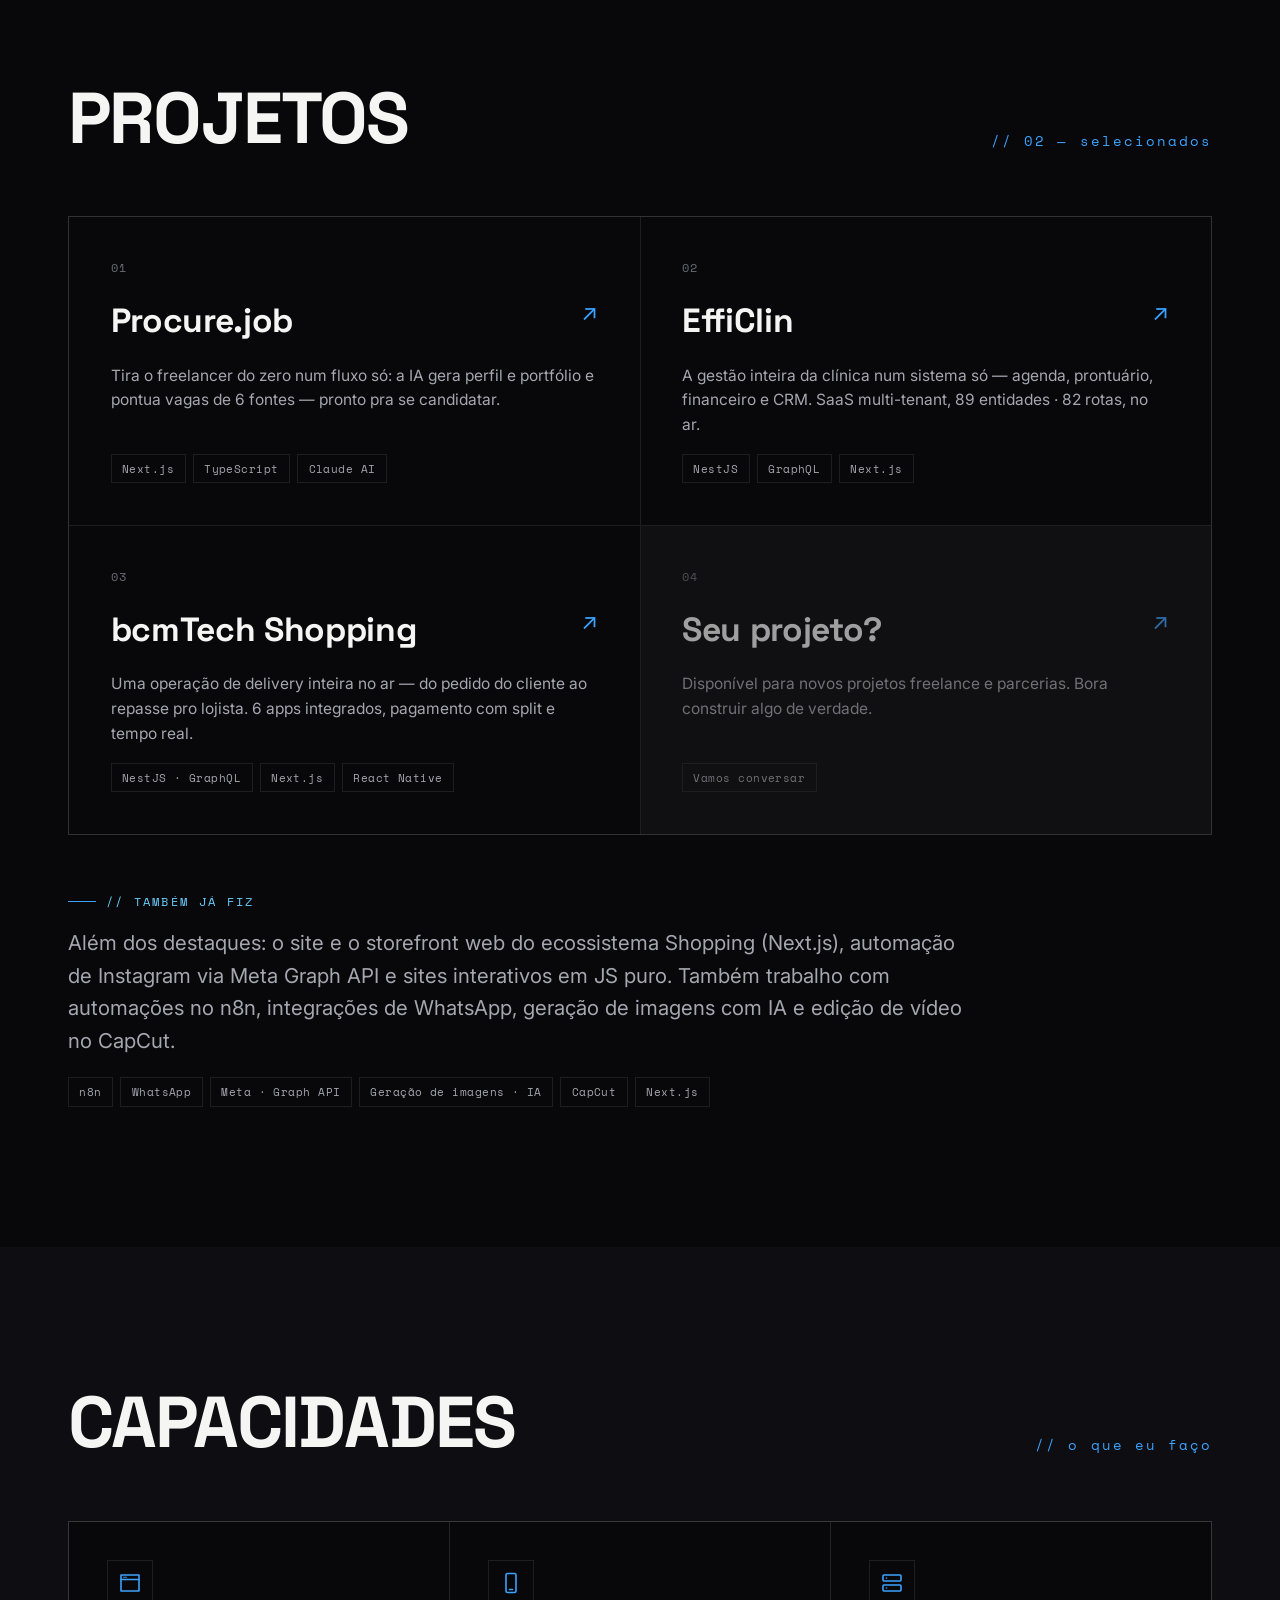
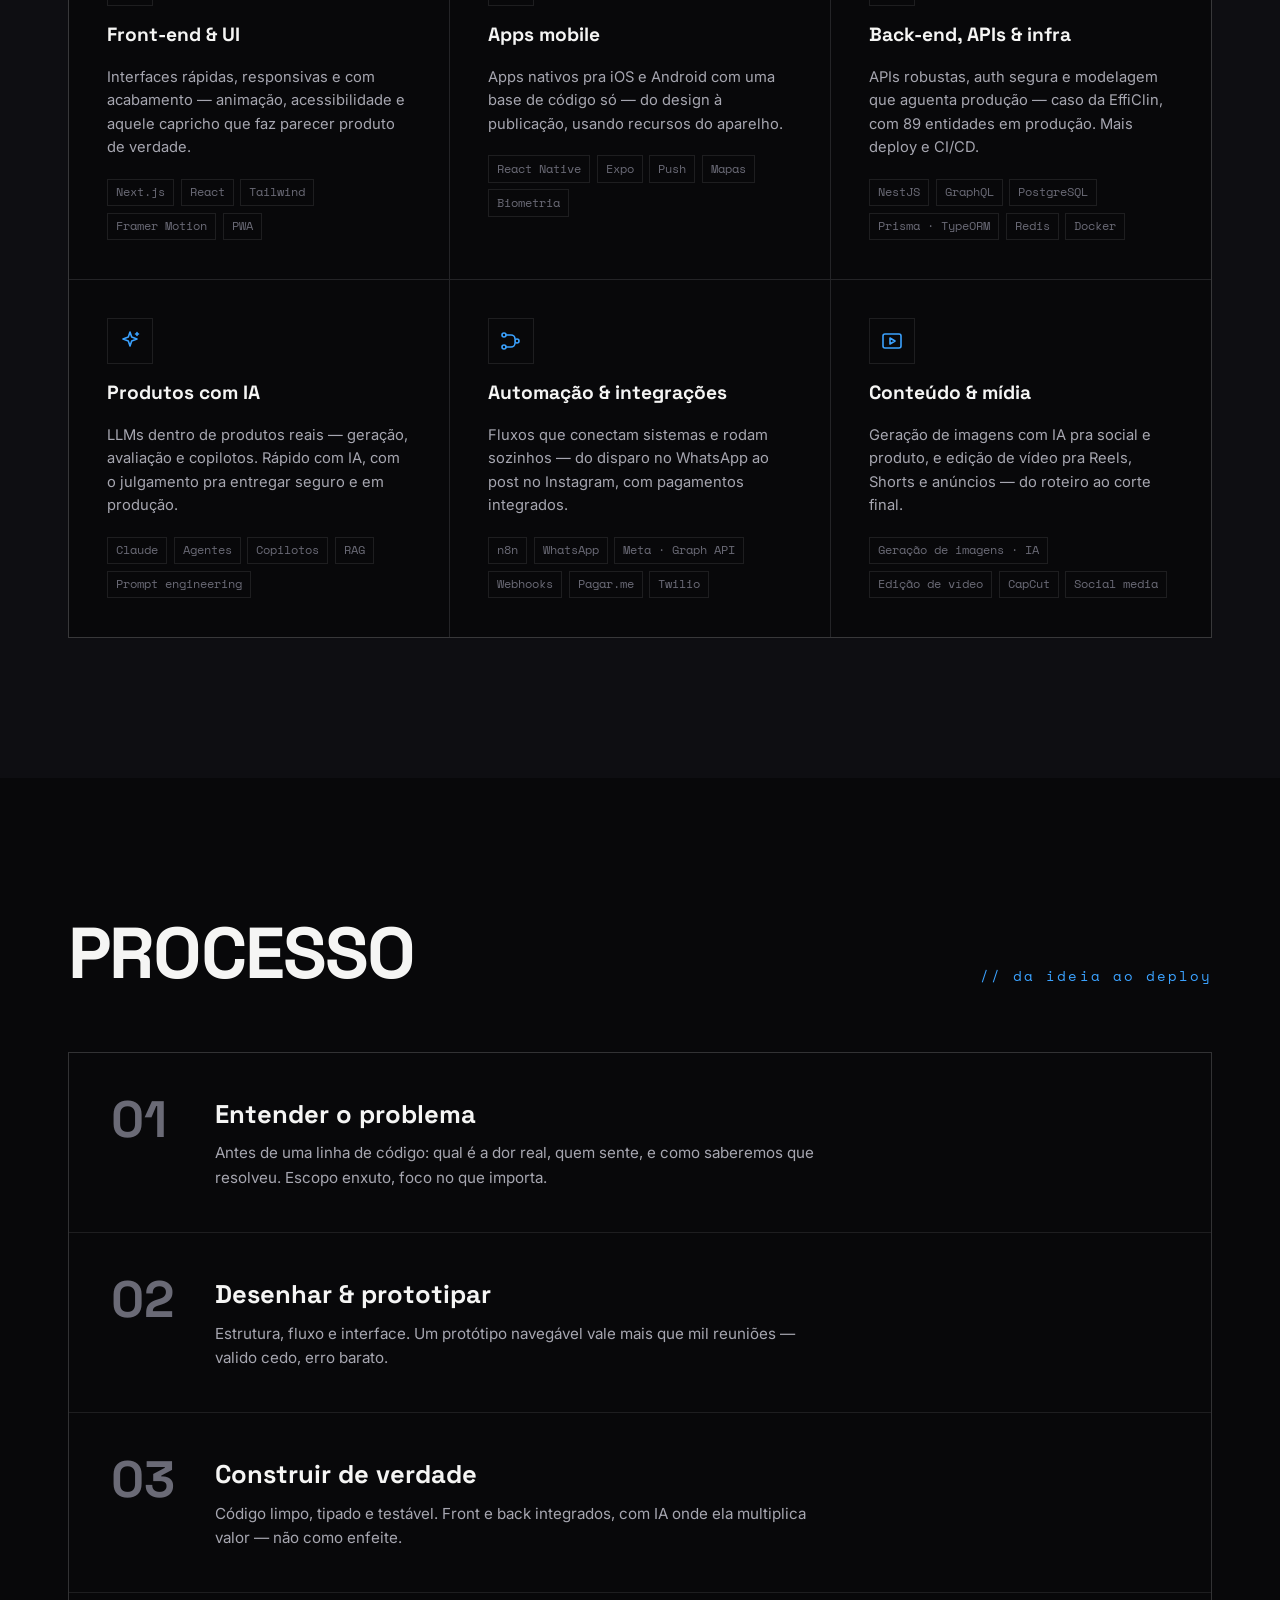
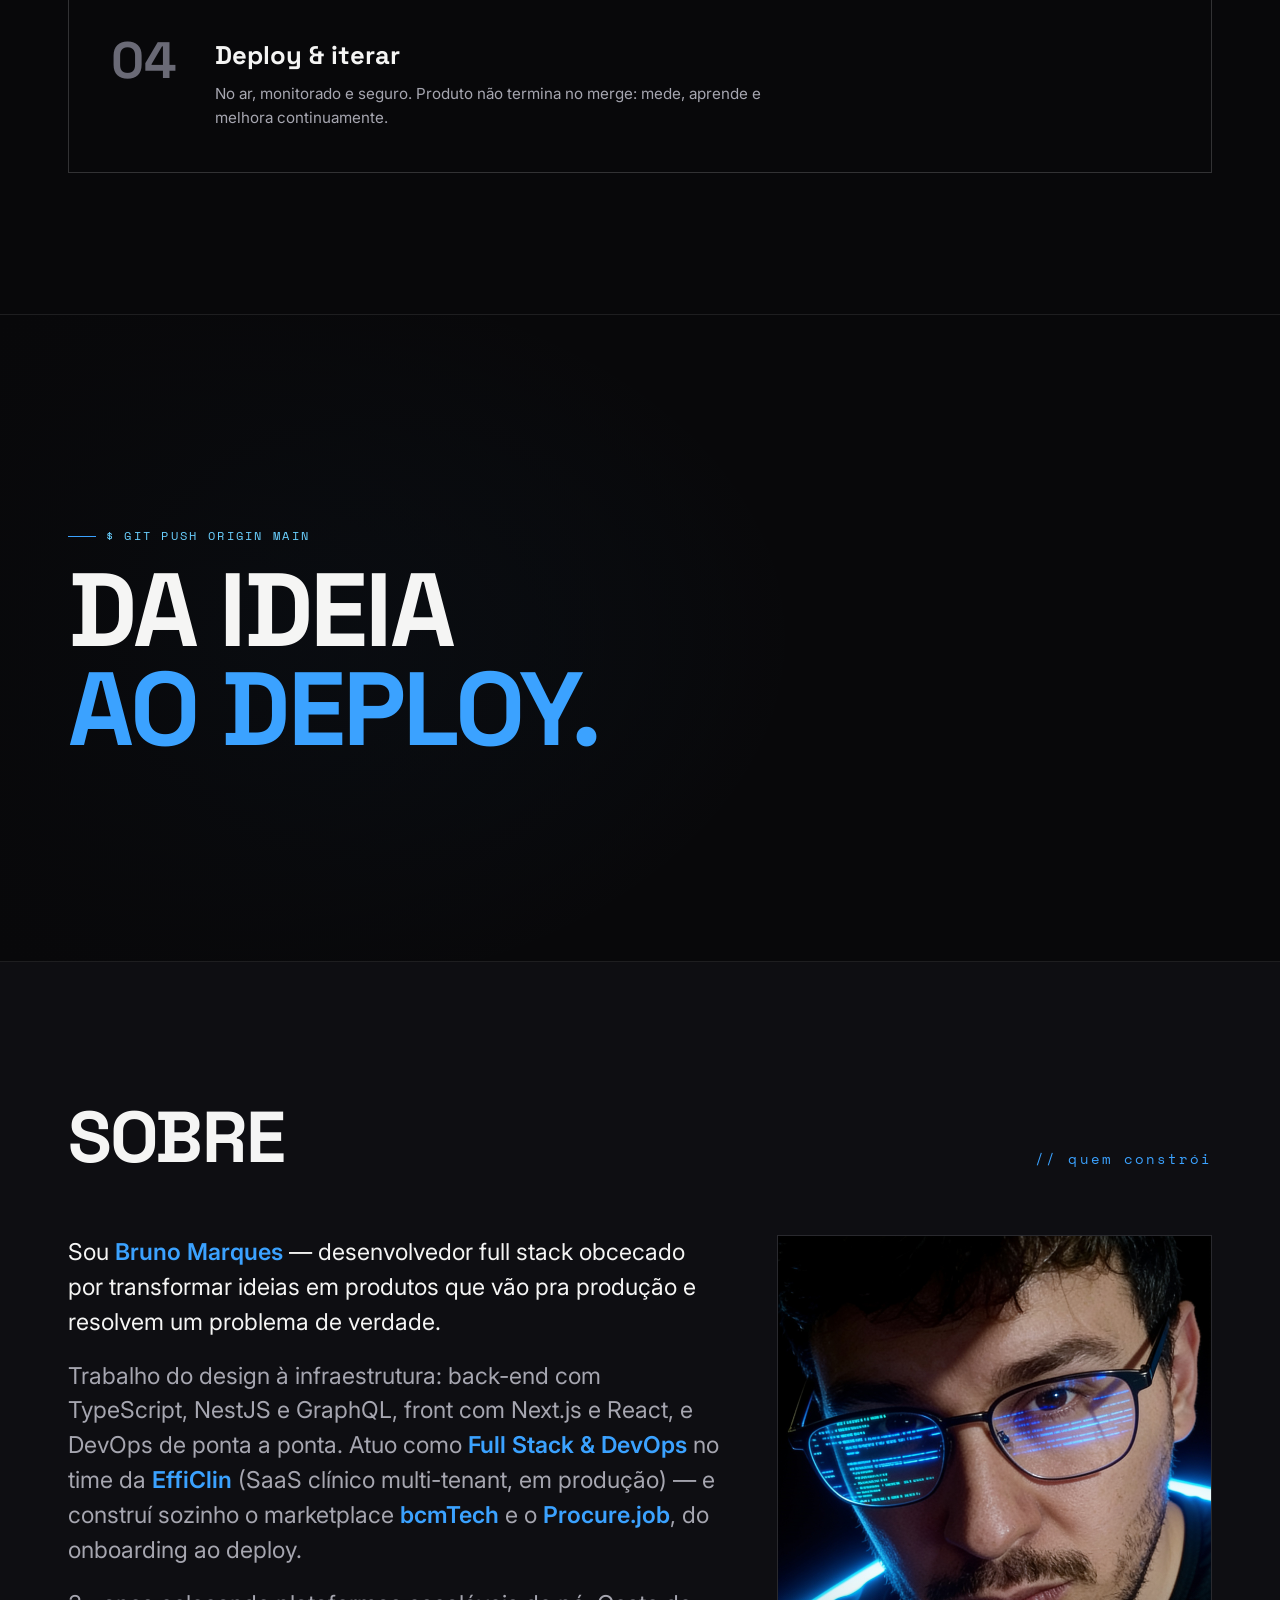
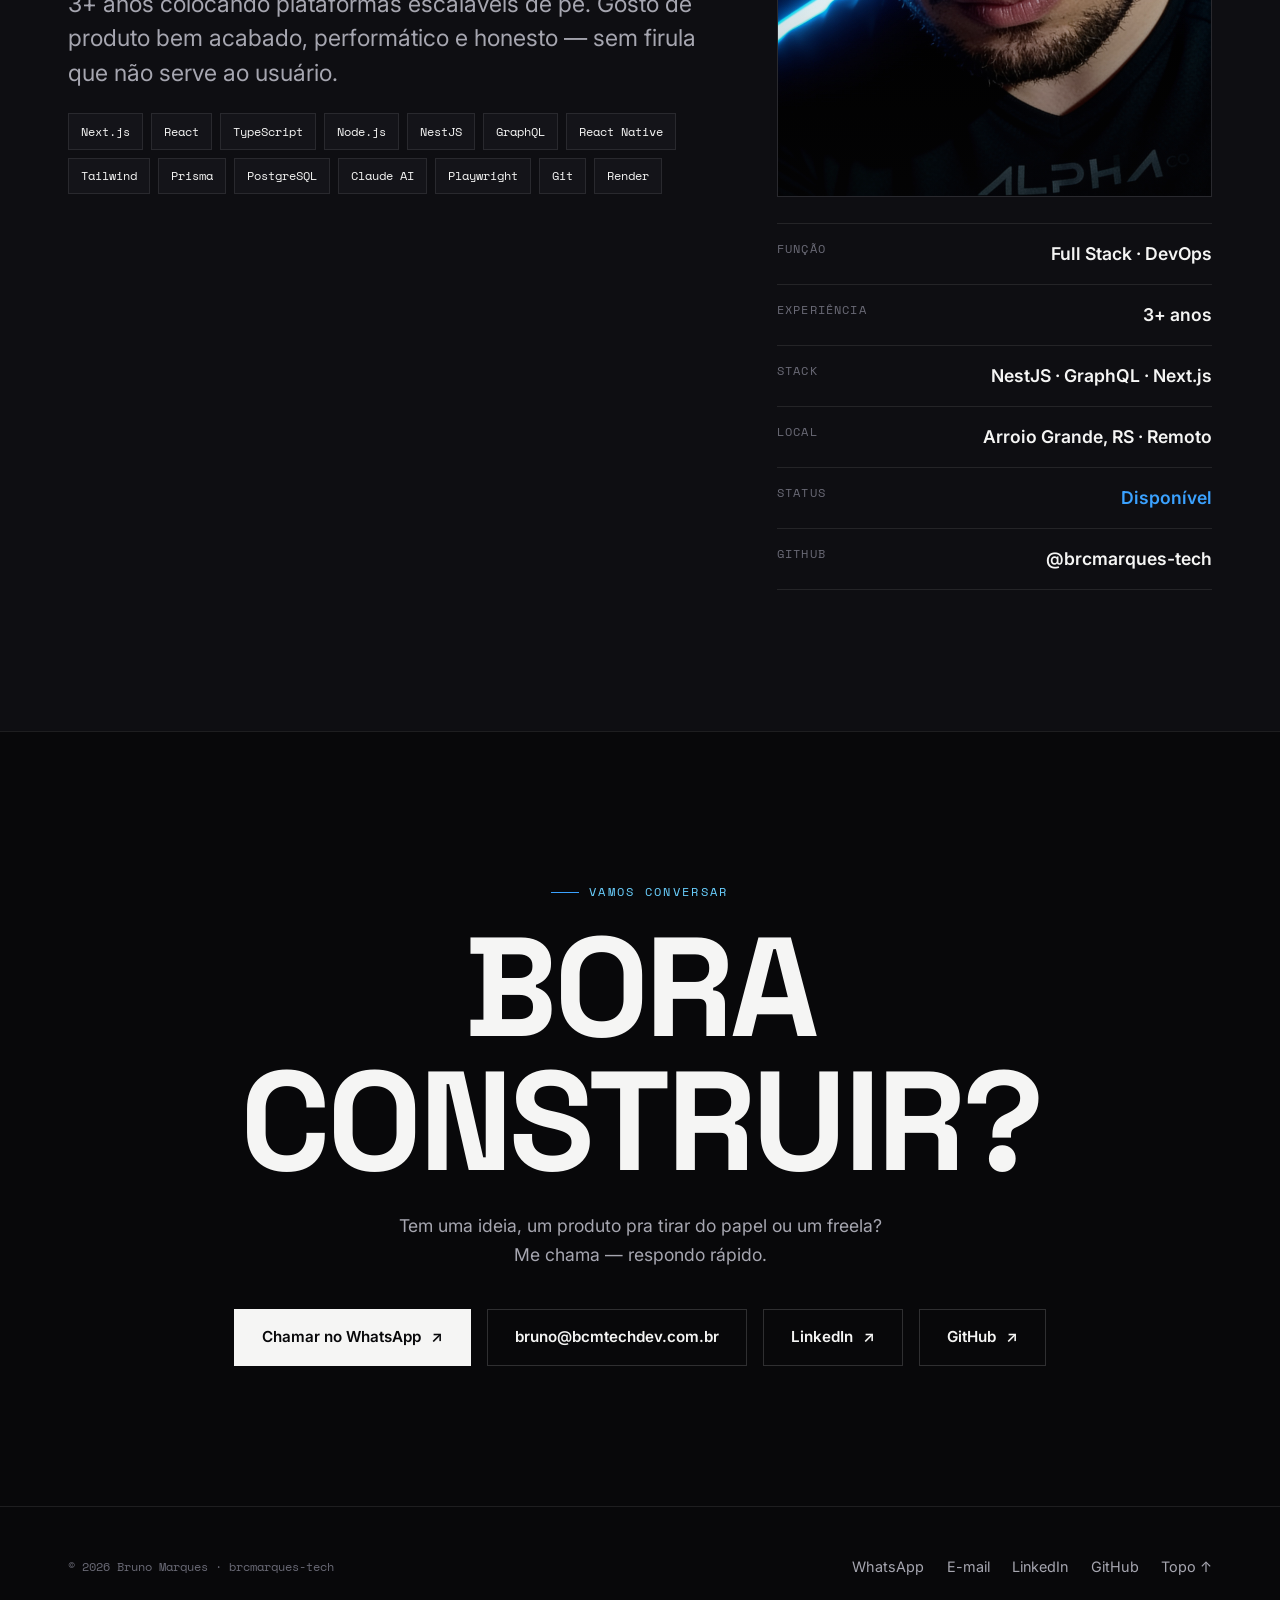
==== commit 92871e8c: "efficlin: corrige autoria (Full Stack & DevOps em time de 3 devs) Co-Authored-By: Claude Opus 4.8 <n" ====
--- a/index.html
+++ b/index.html
@@ -210,7 +210,7 @@
           <div class="cap r d2">
             <div class="ic"><svg viewBox="0 0 24 24" aria-hidden="true"><rect x="3" y="4" width="18" height="6" rx="1"/><rect x="3" y="14" width="18" height="6" rx="1"/><path d="M6.5 7h.01M6.5 17h.01"/></svg></div>
             <h4>Back-end, APIs & infra</h4>
-            <p>APIs robustas, auth segura e modelagem que aguenta produção — modelei 89 entidades e 82 rotas na EffiClin. Mais deploy e CI/CD.</p>
+            <p>APIs robustas, auth segura e modelagem que aguenta produção — caso da EffiClin, com 89 entidades em produção. Mais deploy e CI/CD.</p>
             <ul><li>NestJS</li><li>GraphQL</li><li>PostgreSQL</li><li>Prisma · TypeORM</li><li>Redis</li><li>Docker</li></ul>
           </div>
           <div class="cap r d3">
@@ -271,7 +271,7 @@
         <div class="about-grid">
           <div class="bio">
             <p class="first r">Sou <strong>Bruno Marques</strong> — desenvolvedor full stack obcecado por transformar ideias em produtos que vão pra produção e resolvem um problema de verdade.</p>
-            <p class="r d1">Trabalho do design à infraestrutura: back-end com TypeScript, NestJS e GraphQL, front com Next.js e React, e DevOps de ponta a ponta. Engenheirei a <strong>EffiClin</strong> (SaaS clínico multi-tenant, em produção) e o marketplace <strong>bcmTech</strong> — e construí o <strong>Procure.job</strong> sozinho, do onboarding ao deploy.</p>
+            <p class="r d1">Trabalho do design à infraestrutura: back-end com TypeScript, NestJS e GraphQL, front com Next.js e React, e DevOps de ponta a ponta. Atuo como <strong>Full Stack & DevOps</strong> no time da <strong>EffiClin</strong> (SaaS clínico multi-tenant, em produção) — e construí sozinho o marketplace <strong>bcmTech</strong> e o <strong>Procure.job</strong>, do onboarding ao deploy.</p>
             <p class="r d2">3+ anos colocando plataformas escaláveis de pé. Gosto de produto bem acabado, performático e honesto — sem firula que não serve ao usuário.</p>
             <div class="skill-list r d3">
               <span class="skill">Next.js</span><span class="skill">React</span><span class="skill">TypeScript</span><span class="skill">Node.js</span><span class="skill">NestJS</span><span class="skill">GraphQL</span><span class="skill">React Native</span><span class="skill">Tailwind</span><span class="skill">Prisma</span><span class="skill">PostgreSQL</span><span class="skill">Claude AI</span><span class="skill">Playwright</span><span class="skill">Git</span><span class="skill">Render</span>
--- a/assets/css/style.css
+++ b/assets/css/style.css
@@ -145,8 +145,9 @@
 .btn .ar { transition: transform .3s var(--ease); } .btn:hover .ar { transform: translate(4px,-4px); }
 
 /* ---------- HERO ---------- */
-.hero { position: relative; min-height: 100svh; display: flex; align-items: center;
-  padding: 8rem 0 4rem; overflow: hidden; }
+.hero { position: relative; min-height: 100svh; display: flex; flex-direction: column;
+  padding: 8rem 0 2rem; overflow: hidden; }
+.hero > .wrap { margin-block: auto; }
 #hero-canvas { position: absolute; inset: 0; z-index: 0; opacity: 0.9; }
 .hero::after { content: ""; position: absolute; inset: 0; z-index: 1; pointer-events: none;
   background: radial-gradient(80% 60% at 70% 30%, rgba(59,162,255,0.10), transparent 60%); }
@@ -156,7 +157,7 @@
 .hero h1 .outline { color: transparent; -webkit-text-stroke: 1.5px var(--ink-faint); }
 .lead { font-size: clamp(1.05rem, 1.6vw, 1.4rem); max-width: 50ch; color: var(--ink-dim); }
 .hero-actions { display: flex; flex-wrap: wrap; gap: 0.9rem; margin-top: 2.4rem; }
-.hero-meta { position: absolute; bottom: 2rem; left: 0; right: 0; z-index: 2; pointer-events: none; }
+.hero-meta { position: static; margin-top: 1.6rem; z-index: 2; }
 .hero-meta .wrap { display: flex; justify-content: space-between; align-items: end; gap: 1rem; flex-wrap: wrap; }
 .hero-meta .item { font-family: var(--font-mono); font-size: 0.74rem; color: var(--ink-faint); letter-spacing: 0.08em; }
 .hero-meta .item b { display: block; color: var(--ink); font-size: 0.95rem; margin-top: 0.2rem; font-family: var(--font-sans); }
@@ -215,10 +216,10 @@
 .stat .lbl { font-family: var(--font-mono); font-size: 0.74rem; letter-spacing: 0.1em; text-transform: uppercase; color: var(--ink-dim); margin-top: 0.7rem; }
 
 /* ---------- FEATURED PROJECT ---------- */
-.featured { border: 1px solid var(--line); background: linear-gradient(180deg, var(--surface), var(--bg-2)); overflow: hidden; }
-.featured .inner { display: grid; grid-template-columns: 1fr; }
-@media (min-width: 920px) { .featured .inner { grid-template-columns: 0.85fr 1.15fr; } }
-.featured .copy { padding: clamp(1.8rem,4vw,3.4rem); display: flex; flex-direction: column; gap: 1.2rem; justify-content: center; }
+.featured { overflow: visible; }
+.featured .inner { display: grid; grid-template-columns: 1fr; gap: clamp(1.5rem, 3vw, 2.5rem); }
+@media (min-width: 920px) { .featured .inner { grid-template-columns: 0.82fr 1.18fr; align-items: center; } }
+.featured .copy { padding: 0; display: flex; flex-direction: column; gap: 1.2rem; justify-content: center; }
 .featured h3 { font-family: var(--font-disp); font-weight: 700; font-size: clamp(2rem,5vw,3.4rem); letter-spacing: -0.02em; line-height: 1; }
 .featured .shot-wrap { position: relative; border-left: 1px solid var(--line); min-height: 320px; overflow: hidden; background: #000; }
 .featured .shot-wrap img { width: 100%; height: 100%; object-fit: cover; object-position: top center;
@@ -388,38 +389,42 @@
   .case-meta { grid-template-columns: 1fr; }
 }
 
-/* ---------- DESTAQUE: galeria flutuante (desktop) / carrossel (mobile) ---------- */
-.feat-gallery { position: relative; min-height: clamp(400px, 44vw, 500px);
-  background: radial-gradient(120% 120% at 72% 0%, #16161e, #0a0a0e 66%); }
+/* ---------- DESTAQUE: telas flutuando livres (desktop) / carrossel (mobile) ---------- */
+.feat-gallery { position: relative; min-height: clamp(400px, 44vw, 520px); }
 .fcard { position: absolute; margin: 0; overflow: hidden; background: #000;
-  border: 1px solid var(--line-2); box-shadow: 0 18px 46px rgba(0,0,0,0.55);
-  transition: transform .45s var(--ease), box-shadow .45s var(--ease), border-color .3s; }
+  border: 1px solid var(--line-2); box-shadow: 0 22px 52px rgba(0,0,0,0.6);
+  transition: transform .45s var(--ease), box-shadow .45s var(--ease), border-color .3s;
+  animation: floatY var(--dur, 7s) ease-in-out infinite; will-change: transform; }
 .fcard img { width: 100%; height: 100%; object-fit: cover; display: block; }
 .fcard.web { aspect-ratio: 16 / 10; }  .fcard.web img { object-position: top left; }
 .fcard.phone { aspect-ratio: 9 / 19; } .fcard.phone img { object-position: top center; }
-/* posições flutuando */
-.c1 { width: 57%; top: 5%; left: 1%; z-index: 2; transform: rotate(-2deg); }
-.c2 { width: 21%; max-width: 124px; bottom: 7%; left: 21%; z-index: 5; transform: rotate(2deg); }
-.c3 { width: 48%; right: 2%; bottom: 6%; z-index: 3; transform: rotate(2deg); }
-.c4 { width: 19%; max-width: 112px; top: 8%; right: 8%; z-index: 4; transform: rotate(-3deg); }
-/* hover: avança — cresce, endireita e vem pra frente */
+@keyframes floatY {
+  0%, 100% { transform: translateY(0) rotate(var(--rot)); }
+  50% { transform: translateY(-15px) rotate(calc(var(--rot) + 0.8deg)); }
+}
+/* posições + ritmo de flutuação (cada uma diferente = movimento orgânico) */
+.c1 { width: 57%; top: 6%;  left: 1%;  z-index: 2; --rot: -2deg; --dur: 7s;   animation-delay: -0.5s; }
+.c2 { width: 21%; max-width: 124px; bottom: 8%; left: 21%; z-index: 5; --rot: 2deg;  --dur: 5.5s; animation-delay: -2s; }
+.c3 { width: 48%; right: 2%; bottom: 7%; z-index: 3; --rot: 2deg;  --dur: 8s;   animation-delay: -3.5s; }
+.c4 { width: 19%; max-width: 112px; top: 9%; right: 8%; z-index: 4; --rot: -3deg; --dur: 6s;   animation-delay: -1s; }
+/* hover: avança — cresce, endireita, vem pra frente e pausa o float */
 @media (hover: hover) {
-  .fcard:hover { transform: scale(1.14) rotate(0deg); box-shadow: 0 38px 84px rgba(0,0,0,0.78);
-    border-color: var(--accent); z-index: 9; }
+  .fcard:hover { animation-play-state: paused; transform: scale(1.14) rotate(0deg) !important;
+    box-shadow: 0 40px 90px rgba(0,0,0,0.8); border-color: var(--accent); z-index: 9; }
 }
 .feat-swipe { display: none; }
 
-/* tablet/celular: vira carrossel deslizável com snap */
+/* tablet/celular: vira carrossel deslizável com snap (sem flutuar) */
 @media (max-width: 919px) {
   .feat-gallery { display: flex; gap: 0.9rem; min-height: 0; overflow-x: auto;
     scroll-snap-type: x mandatory; -webkit-overflow-scrolling: touch;
-    padding: 1.3rem; border-top: 1px solid var(--line); scrollbar-width: none; }
+    padding: 0.4rem 0 0.3rem; scrollbar-width: none; }
   .feat-gallery::-webkit-scrollbar { display: none; }
-  .fcard { position: static; flex: 0 0 auto; transform: none; scroll-snap-align: center;
-    box-shadow: 0 16px 38px rgba(0,0,0,0.5); }
+  .fcard { position: static; flex: 0 0 auto; transform: none; animation: none;
+    scroll-snap-align: center; box-shadow: 0 16px 38px rgba(0,0,0,0.5); }
   .fcard.web { width: min(86%, 470px); }
   .fcard.phone { width: min(52%, 240px); max-width: none; }
-  .feat-swipe { display: block; position: absolute; top: 0.7rem; right: 1.1rem; z-index: 6;
+  .feat-swipe { display: block; position: absolute; top: -1.4rem; right: 0.2rem; z-index: 6;
     font-family: var(--font-mono); font-size: 0.62rem; letter-spacing: 0.14em;
     text-transform: uppercase; color: var(--ink-faint); pointer-events: none; }
 }
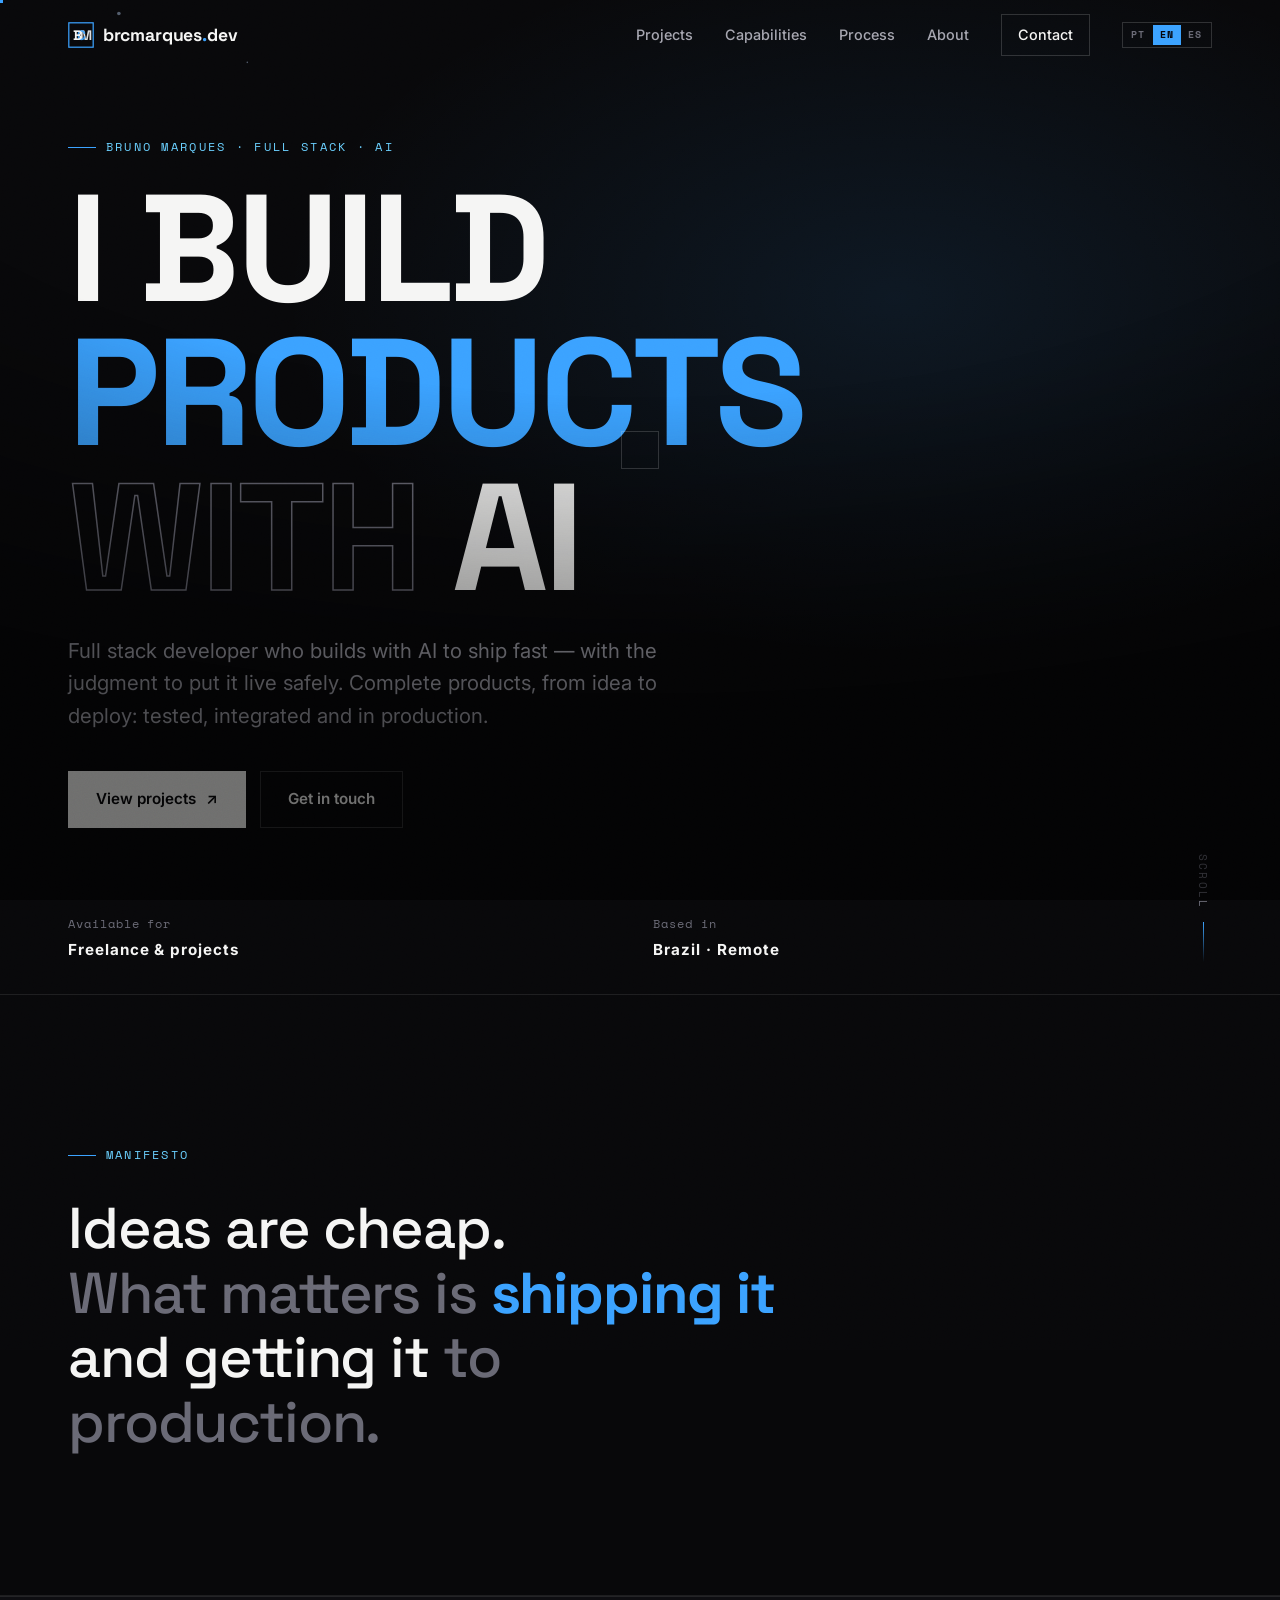
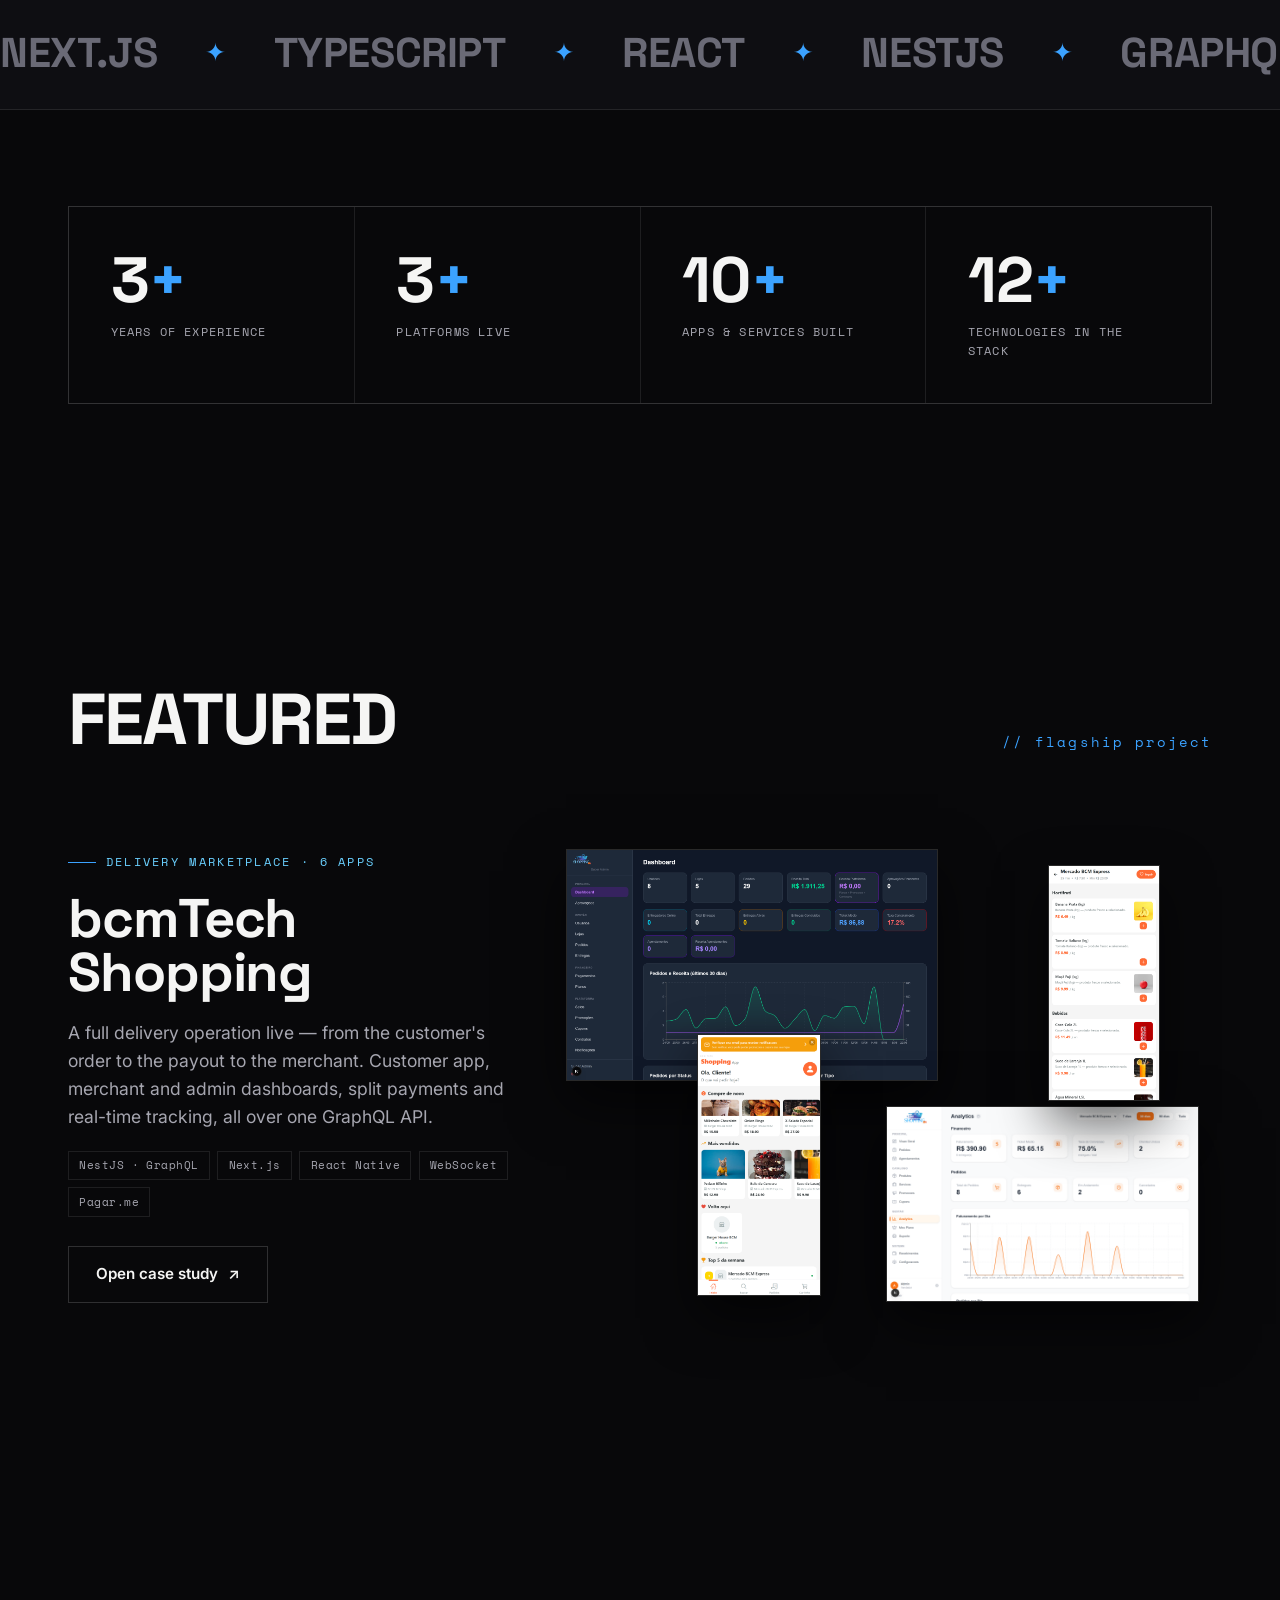
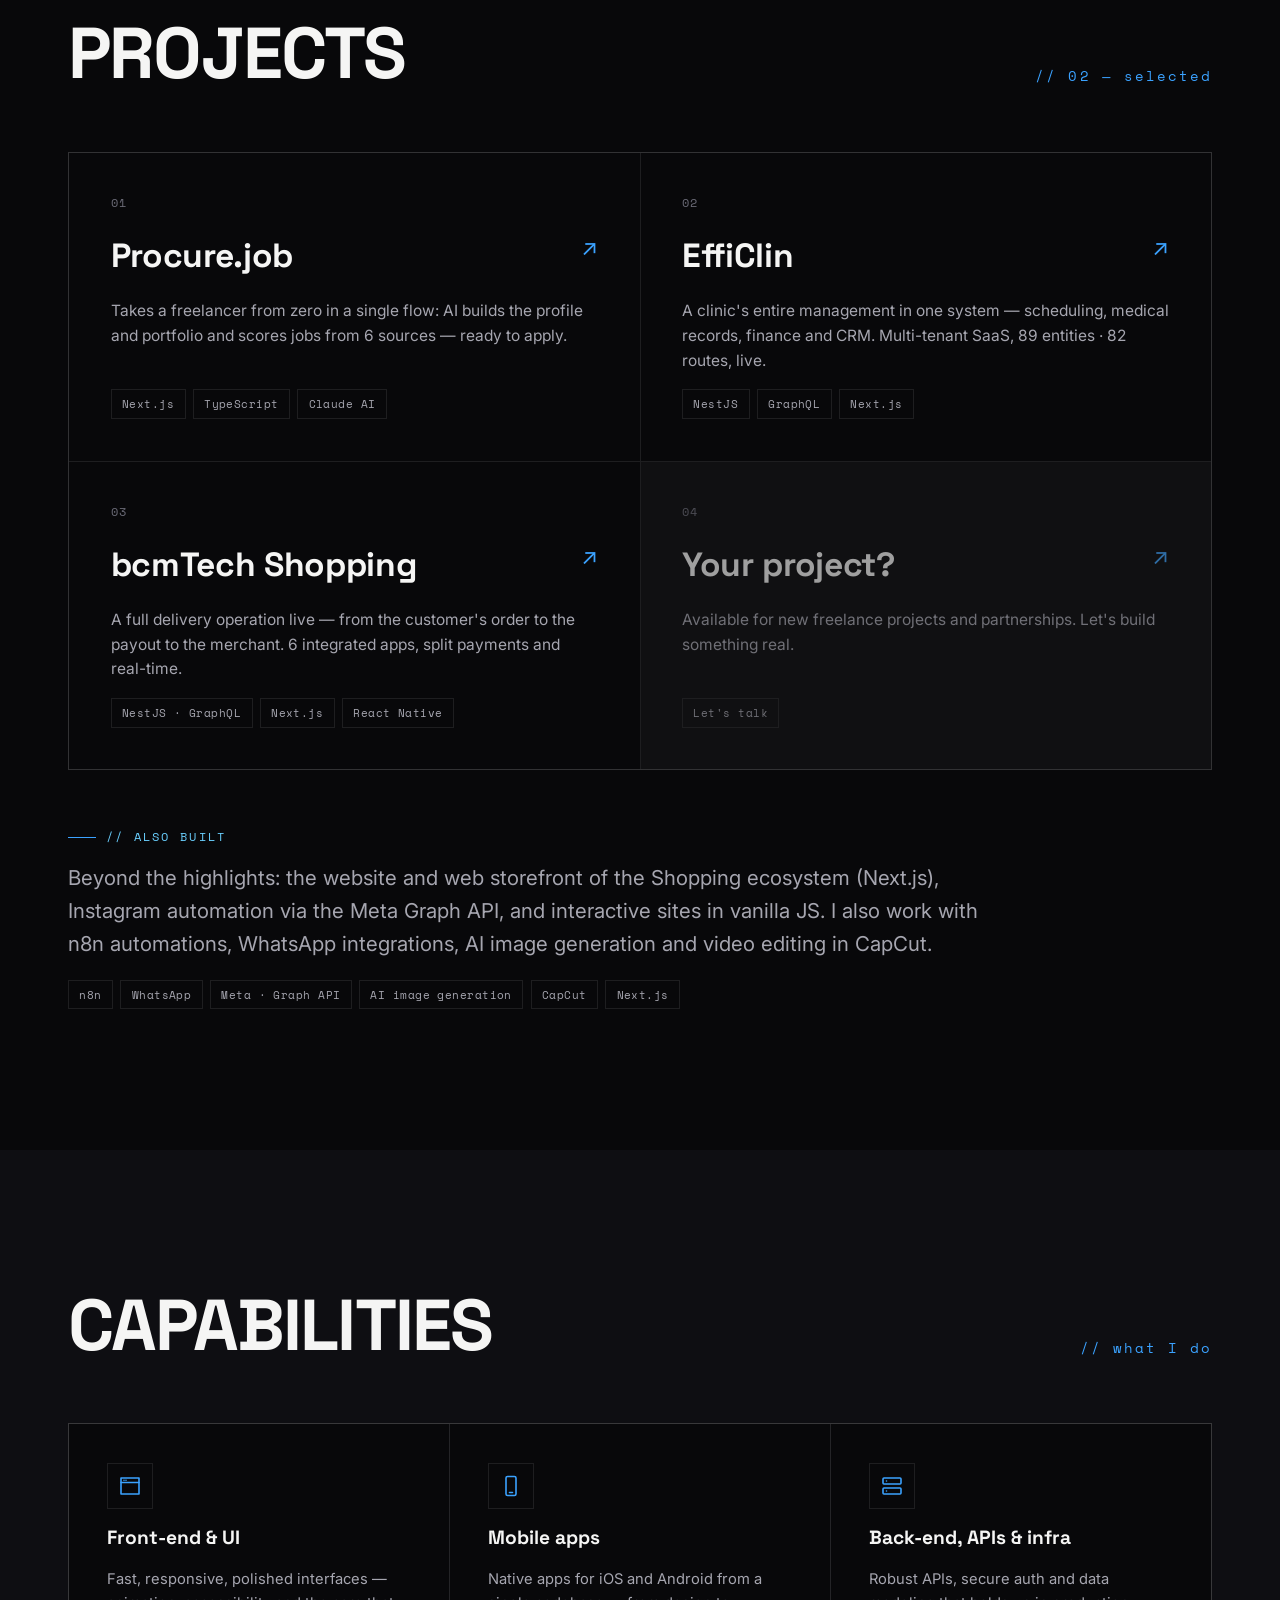
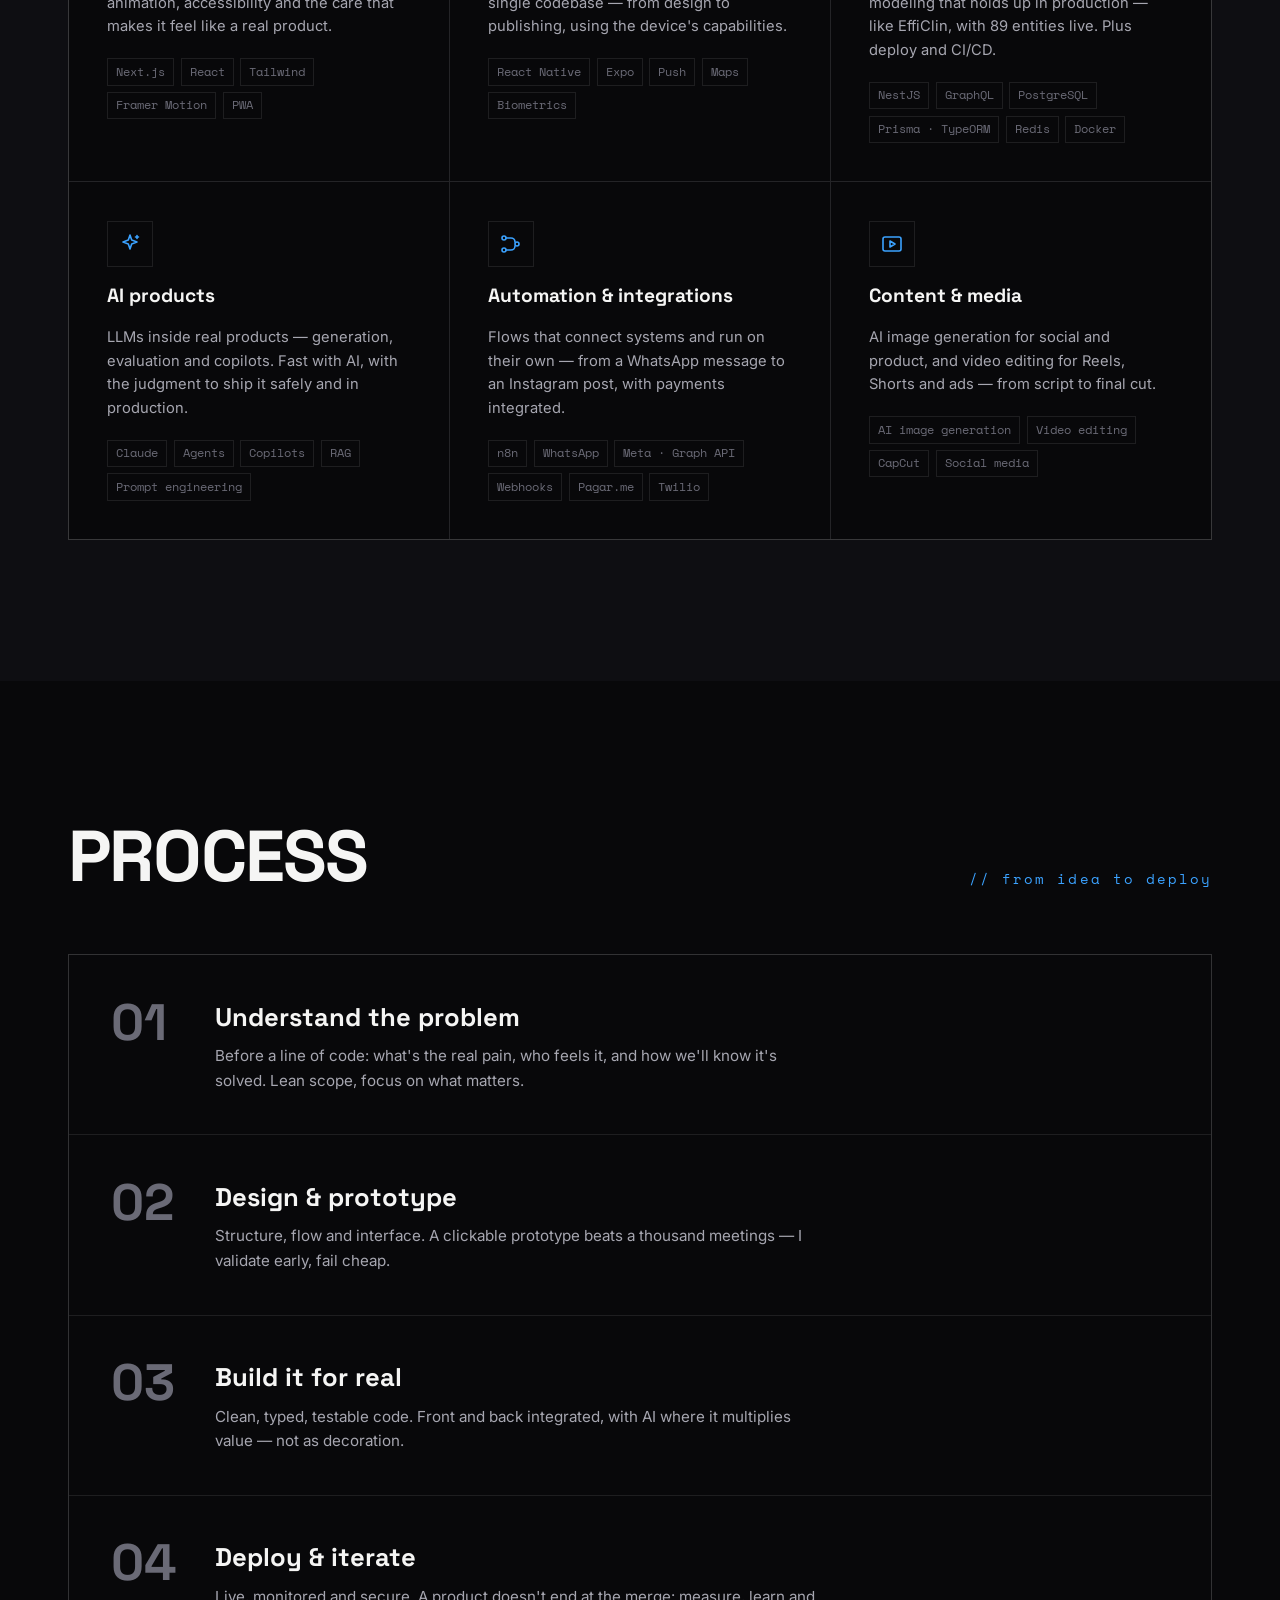
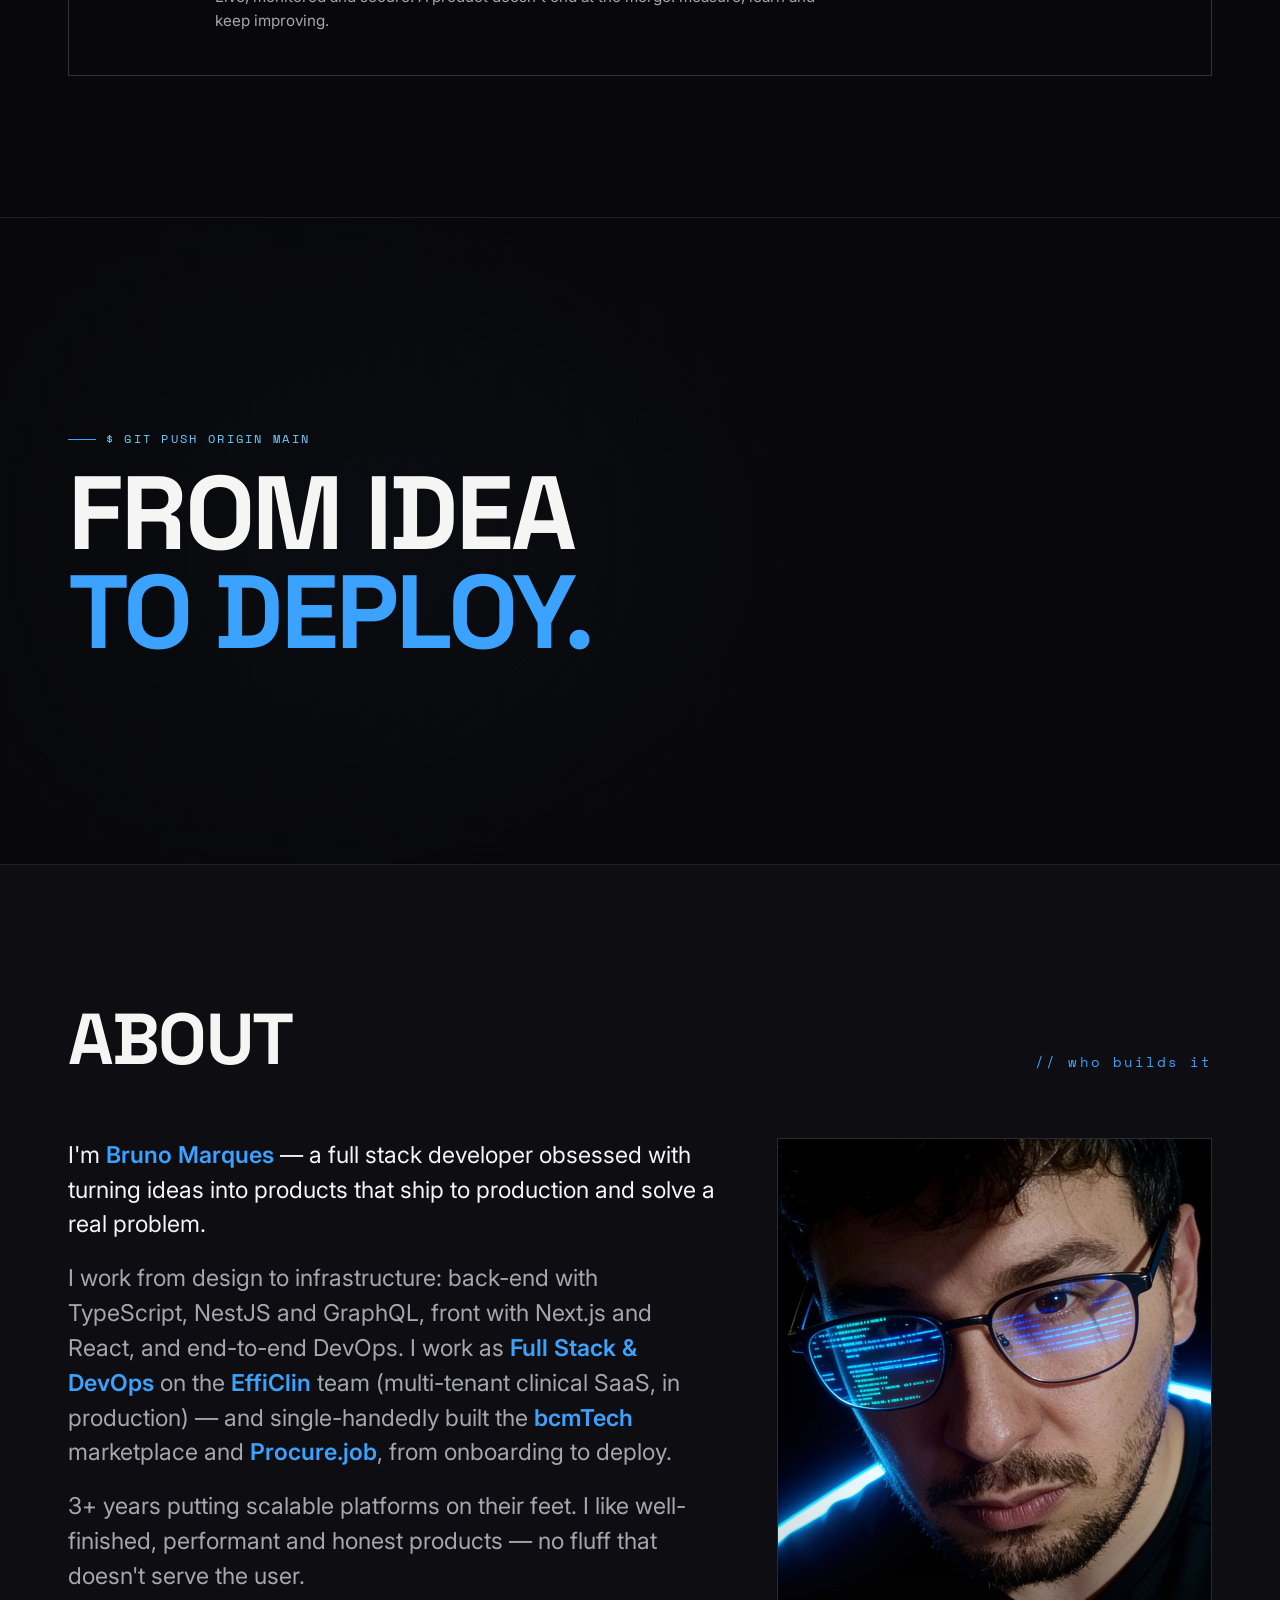
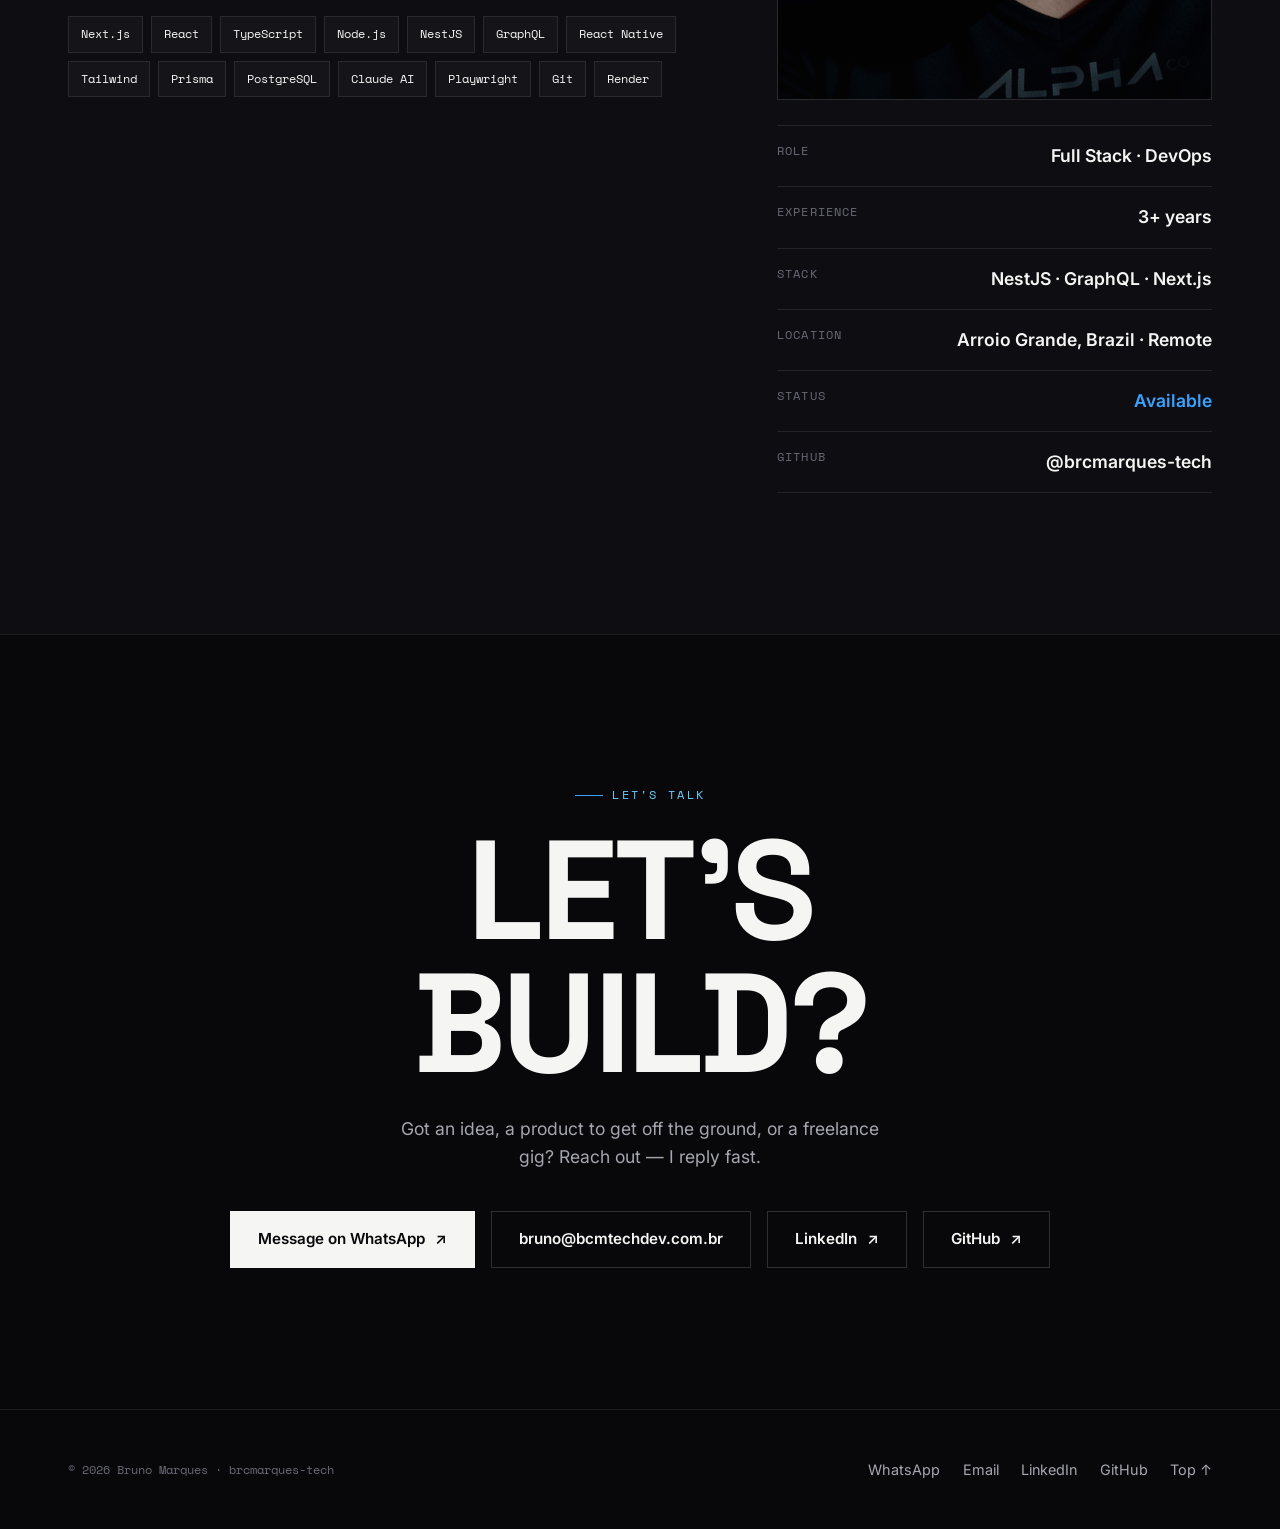
==== commit e4ba9816: "i18n: portfolio trilingue (PT/EN/ES) com seletor na nav - Motor i18n vanilla (data-i18n + dicionario" ====
--- a/index.html
+++ b/index.html
@@ -3,15 +3,15 @@
 <head>
   <meta charset="UTF-8" />
   <meta name="viewport" content="width=device-width, initial-scale=1, viewport-fit=cover" />
-  <title>Bruno Marques — Desenvolvedor & Builder de produtos com IA</title>
-  <meta name="description" content="Portfólio de Bruno Marques (brcmarques-tech): desenvolvedor full stack e builder de produtos com IA. Procure.job e outros projetos — da ideia ao deploy." />
+  <title data-i18n="h_title">Bruno Marques — Desenvolvedor & Builder de produtos com IA</title>
+  <meta name="description" data-i18n="h_desc" content="Portfólio de Bruno Marques (brcmarques-tech): desenvolvedor full stack e builder de produtos com IA. Procure.job e outros projetos — da ideia ao deploy." />
   <meta name="theme-color" content="#08080a" />
   <meta name="author" content="Bruno Marques" />
 
   <!-- Open Graph -->
   <meta property="og:type" content="website" />
-  <meta property="og:title" content="Bruno Marques — Builder de produtos com IA" />
-  <meta property="og:description" content="Desenvolvedor full stack. Da ideia ao deploy. Procure.job e outros projetos." />
+  <meta property="og:title" data-i18n="h_og_title" content="Bruno Marques — Builder de produtos com IA" />
+  <meta property="og:description" data-i18n="h_og_desc" content="Desenvolvedor full stack. Da ideia ao deploy. Procure.job e outros projetos." />
   <meta property="og:url" content="https://brcmarques-tech.github.io" />
   <meta property="og:image" content="https://brcmarques-tech.github.io/assets/img/me-portrait.jpg" />
   <meta name="twitter:card" content="summary_large_image" />
@@ -41,7 +41,7 @@
   <!-- nav -->
   <nav class="nav">
     <div class="wrap">
-      <a href="#top" class="brand" aria-label="Início">
+      <a href="#top" class="brand" data-i18n-aria="nav_home_aria" aria-label="Início">
         <svg class="mark" viewBox="0 0 32 32" fill="none" aria-hidden="true">
           <rect x="1" y="1" width="30" height="30" stroke="#3ba2ff" stroke-width="1.5"/>
           <g font-family="'Space Grotesk', system-ui, Arial, sans-serif" font-weight="700" font-size="17" text-anchor="middle">
@@ -53,11 +53,16 @@
         <span>brcmarques<b>.</b>dev</span>
       </a>
       <div class="nav-links">
-        <a href="#projetos">Projetos</a>
-        <a href="#capacidades" class="hide-sm">Capacidades</a>
-        <a href="#processo" class="hide-sm">Processo</a>
-        <a href="#sobre" class="hide-sm">Sobre</a>
-        <a href="#contato" class="nav-cta" data-magnetic="0.25">Contato</a>
+        <a href="#projetos" data-i18n="nav_projects">Projetos</a>
+        <a href="#capacidades" class="hide-sm" data-i18n="nav_caps">Capacidades</a>
+        <a href="#processo" class="hide-sm" data-i18n="nav_process">Processo</a>
+        <a href="#sobre" class="hide-sm" data-i18n="nav_about">Sobre</a>
+        <a href="#contato" class="nav-cta" data-magnetic="0.25" data-i18n="nav_contact">Contato</a>
+        <div class="lang" role="group" aria-label="Idioma / Language / Idioma">
+          <button type="button" data-lang="pt">PT</button>
+          <button type="button" data-lang="en">EN</button>
+          <button type="button" data-lang="es">ES</button>
+        </div>
       </div>
     </div>
   </nav>
@@ -66,20 +71,20 @@
   <header class="hero" id="top">
     <canvas id="hero-canvas" aria-hidden="true"></canvas>
     <div class="wrap">
-      <span class="eyebrow r">Bruno Marques · Full Stack · IA</span>
-      <h1 class="display" data-split>
+      <span class="eyebrow r" data-i18n="h_hero_eyebrow">Bruno Marques · Full Stack · IA</span>
+      <h1 class="display" data-split data-i18n="h_hero_title">
         Eu construo<br><span class="accent">produtos</span><br><span class="outline">com</span> IA
       </h1>
-      <p class="lead r d2">Desenvolvedor full stack que constrói com IA pra entregar rápido — e tem o julgamento pra colocar no ar com segurança. Produtos completos, da ideia ao deploy: testados, integrados e em produção.</p>
+      <p class="lead r d2" data-i18n="h_hero_lead">Desenvolvedor full stack que constrói com IA pra entregar rápido — e tem o julgamento pra colocar no ar com segurança. Produtos completos, da ideia ao deploy: testados, integrados e em produção.</p>
       <div class="hero-actions r d3">
-        <a href="#projetos" class="btn btn-solid" data-magnetic="0.3"><span>Ver projetos</span> <span class="ar">↗</span></a>
-        <a href="#contato" class="btn" data-magnetic="0.3"><span>Falar comigo</span></a>
+        <a href="#projetos" class="btn btn-solid" data-magnetic="0.3"><span data-i18n="h_btn_projects">Ver projetos</span> <span class="ar">↗</span></a>
+        <a href="#contato" class="btn" data-magnetic="0.3"><span data-i18n="h_btn_talk">Falar comigo</span></a>
       </div>
     </div>
     <div class="hero-meta">
       <div class="wrap">
-        <div class="item">Disponível para<b>Freelance & projetos</b></div>
-        <div class="item">Base<b>Brasil · Remoto</b></div>
+        <div class="item" data-i18n="h_meta_avail">Disponível para<b>Freelance & projetos</b></div>
+        <div class="item" data-i18n="h_meta_base">Base<b>Brasil · Remoto</b></div>
         <div class="scroll-hint">SCROLL</div>
       </div>
     </div>
@@ -90,7 +95,7 @@
     <section class="manifesto" id="manifesto">
       <div class="wrap">
         <p class="eyebrow r" style="margin-bottom:2rem;">Manifesto</p>
-        <p class="big" data-split>
+        <p class="big" data-split data-i18n="h_manifesto">
           Ideias são baratas.<br><em>O que importa é</em> <b>colocar de pé</b><br>e fazer chegar <em>em produção.</em>
         </p>
       </div>
@@ -108,10 +113,10 @@
     <section style="padding-top:clamp(3rem,8vw,6rem);">
       <div class="wrap">
         <div class="stats">
-          <div class="stat r"><div class="num"><span data-count="3" data-suffix="">0</span><span class="suf">+</span></div><div class="lbl">Anos de experiência</div></div>
-          <div class="stat r d1"><div class="num"><span data-count="3" data-suffix="">0</span><span class="suf">+</span></div><div class="lbl">Plataformas no ar</div></div>
-          <div class="stat r d2"><div class="num"><span data-count="10" data-suffix="">0</span><span class="suf">+</span></div><div class="lbl">Apps & serviços construídos</div></div>
-          <div class="stat r d3"><div class="num"><span data-count="12" data-suffix="">0</span><span class="suf">+</span></div><div class="lbl">Tecnologias no stack</div></div>
+          <div class="stat r"><div class="num"><span data-count="3" data-suffix="">0</span><span class="suf">+</span></div><div class="lbl" data-i18n="h_stat_years">Anos de experiência</div></div>
+          <div class="stat r d1"><div class="num"><span data-count="3" data-suffix="">0</span><span class="suf">+</span></div><div class="lbl" data-i18n="h_stat_platforms">Plataformas no ar</div></div>
+          <div class="stat r d2"><div class="num"><span data-count="10" data-suffix="">0</span><span class="suf">+</span></div><div class="lbl" data-i18n="h_stat_apps">Apps & serviços construídos</div></div>
+          <div class="stat r d3"><div class="num"><span data-count="12" data-suffix="">0</span><span class="suf">+</span></div><div class="lbl" data-i18n="h_stat_tech">Tecnologias no stack</div></div>
         </div>
       </div>
     </section>
@@ -120,26 +125,26 @@
     <section id="destaque">
       <div class="wrap">
         <div class="section-head">
-          <h2 class="display r">Em destaque</h2>
-          <span class="idx r d1">// projeto principal</span>
-        </div>
-        <a class="featured r" href="projects/bcm-shopping.html" aria-label="Abrir case bcmTech Shopping">
+          <h2 class="display r" data-i18n="h_featured_h2">Em destaque</h2>
+          <span class="idx r d1" data-i18n="h_featured_idx">// projeto principal</span>
+        </div>
+        <a class="featured r" href="projects/bcm-shopping.html" data-i18n-aria="h_featured_aria" aria-label="Abrir case bcmTech Shopping">
           <div class="inner">
             <div class="copy">
-              <span class="eyebrow">Marketplace de delivery · 6 apps</span>
+              <span class="eyebrow" data-i18n="h_feat_eyebrow">Marketplace de delivery · 6 apps</span>
               <h3>bcmTech Shopping</h3>
-              <p class="muted">Uma operação de delivery inteira no ar — do pedido do cliente ao repasse pro lojista. App do cliente, painéis de lojista e admin, pagamento com split e rastreamento em tempo real, tudo sobre uma API GraphQL.</p>
+              <p class="muted" data-i18n="h_feat_desc">Uma operação de delivery inteira no ar — do pedido do cliente ao repasse pro lojista. App do cliente, painéis de lojista e admin, pagamento com split e rastreamento em tempo real, tudo sobre uma API GraphQL.</p>
               <div class="tags">
                 <span class="tag">NestJS · GraphQL</span><span class="tag">Next.js</span><span class="tag">React Native</span><span class="tag">WebSocket</span><span class="tag">Pagar.me</span>
               </div>
-              <span class="btn" style="align-self:start;margin-top:0.6rem;"><span>Abrir case</span> <span class="ar">↗</span></span>
+              <span class="btn" style="align-self:start;margin-top:0.6rem;"><span data-i18n="h_feat_btn">Abrir case</span> <span class="ar">↗</span></span>
             </div>
             <div class="feat-gallery">
-              <figure class="fcard web c1"><img src="assets/img/bcm-shopping/sa-dashboard.png" alt="Painel super-admin (web)" loading="lazy" /></figure>
-              <figure class="fcard phone c2"><img src="assets/img/bcm-shopping/app-home.png" alt="App do cliente — home" loading="lazy" /></figure>
-              <figure class="fcard web c3"><img src="assets/img/bcm-shopping/vendor-analytics.png" alt="Analytics do lojista (web)" loading="lazy" /></figure>
-              <figure class="fcard phone c4"><img src="assets/img/bcm-shopping/app-loja.png" alt="App do cliente — loja" loading="lazy" /></figure>
-              <span class="feat-swipe">deslize →</span>
+              <figure class="fcard web c1"><img src="assets/img/bcm-shopping/sa-dashboard.png" data-i18n-alt="h_feat_alt1" alt="Painel super-admin (web)" loading="lazy" /></figure>
+              <figure class="fcard phone c2"><img src="assets/img/bcm-shopping/app-home.png" data-i18n-alt="h_feat_alt2" alt="App do cliente — home" loading="lazy" /></figure>
+              <figure class="fcard web c3"><img src="assets/img/bcm-shopping/vendor-analytics.png" data-i18n-alt="h_feat_alt3" alt="Analytics do lojista (web)" loading="lazy" /></figure>
+              <figure class="fcard phone c4"><img src="assets/img/bcm-shopping/app-loja.png" data-i18n-alt="h_feat_alt4" alt="App do cliente — loja" loading="lazy" /></figure>
+              <span class="feat-swipe" data-i18n="h_feat_swipe">deslize →</span>
             </div>
           </div>
         </a>
@@ -150,39 +155,39 @@
     <section id="projetos">
       <div class="wrap">
         <div class="section-head">
-          <h2 class="display r">Projetos</h2>
-          <span class="idx r d1">// 02 — selecionados</span>
+          <h2 class="display r" data-i18n="h_projects_h2">Projetos</h2>
+          <span class="idx r d1" data-i18n="h_projects_idx">// 02 — selecionados</span>
         </div>
         <div class="projects">
           <a class="proj r" href="projects/procure-job.html">
             <span class="num-tag">01</span>
             <div class="top"><h3>Procure.job</h3><span class="arrow">↗</span></div>
-            <p>Tira o freelancer do zero num fluxo só: a IA gera perfil e portfólio e pontua vagas de 6 fontes — pronto pra se candidatar.</p>
+            <p data-i18n="h_p1_desc">Tira o freelancer do zero num fluxo só: a IA gera perfil e portfólio e pontua vagas de 6 fontes — pronto pra se candidatar.</p>
             <div class="tags"><span class="tag">Next.js</span><span class="tag">TypeScript</span><span class="tag">Claude AI</span></div>
           </a>
           <a class="proj r d1" href="projects/efficlin.html">
             <span class="num-tag">02</span>
             <div class="top"><h3>EffiClin</h3><span class="arrow">↗</span></div>
-            <p>A gestão inteira da clínica num sistema só — agenda, prontuário, financeiro e CRM. SaaS multi-tenant, 89 entidades · 82 rotas, no ar.</p>
+            <p data-i18n="h_p2_desc">A gestão inteira da clínica num sistema só — agenda, prontuário, financeiro e CRM. SaaS multi-tenant, 89 entidades · 82 rotas, no ar.</p>
             <div class="tags"><span class="tag">NestJS</span><span class="tag">GraphQL</span><span class="tag">Next.js</span></div>
           </a>
           <a class="proj r d2" href="projects/bcm-shopping.html">
             <span class="num-tag">03</span>
             <div class="top"><h3>bcmTech Shopping</h3><span class="arrow">↗</span></div>
-            <p>Uma operação de delivery inteira no ar — do pedido do cliente ao repasse pro lojista. 6 apps integrados, pagamento com split e tempo real.</p>
+            <p data-i18n="h_p3_desc">Uma operação de delivery inteira no ar — do pedido do cliente ao repasse pro lojista. 6 apps integrados, pagamento com split e tempo real.</p>
             <div class="tags"><span class="tag">NestJS · GraphQL</span><span class="tag">Next.js</span><span class="tag">React Native</span></div>
           </a>
           <a class="proj soon r d3" href="projects/seu-projeto.html">
             <span class="num-tag">04</span>
-            <div class="top"><h3>Seu projeto?</h3><span class="arrow">↗</span></div>
-            <p>Disponível para novos projetos freelance e parcerias. Bora construir algo de verdade.</p>
-            <div class="tags"><span class="tag">Vamos conversar</span></div>
+            <div class="top"><h3 data-i18n="h_p4_title">Seu projeto?</h3><span class="arrow">↗</span></div>
+            <p data-i18n="h_p4_desc">Disponível para novos projetos freelance e parcerias. Bora construir algo de verdade.</p>
+            <div class="tags"><span class="tag" data-i18n="h_p4_tag">Vamos conversar</span></div>
           </a>
         </div>
         <div class="more-work r" style="margin-top:clamp(2.2rem,5vw,3.6rem);">
-          <span class="eyebrow" style="display:flex;margin-bottom:1rem;">// também já fiz</span>
-          <p class="lead" style="max-width:70ch;">Além dos destaques: o site e o storefront web do ecossistema Shopping (Next.js), automação de Instagram via Meta Graph API e sites interativos em JS puro. Também trabalho com automações no n8n, integrações de WhatsApp, geração de imagens com IA e edição de vídeo no CapCut.</p>
-          <div class="tags" style="margin-top:1.2rem;"><span class="tag">n8n</span><span class="tag">WhatsApp</span><span class="tag">Meta · Graph API</span><span class="tag">Geração de imagens · IA</span><span class="tag">CapCut</span><span class="tag">Next.js</span></div>
+          <span class="eyebrow" style="display:flex;margin-bottom:1rem;" data-i18n="h_more_label">// também já fiz</span>
+          <p class="lead" style="max-width:70ch;" data-i18n="h_more_desc">Além dos destaques: o site e o storefront web do ecossistema Shopping (Next.js), automação de Instagram via Meta Graph API e sites interativos em JS puro. Também trabalho com automações no n8n, integrações de WhatsApp, geração de imagens com IA e edição de vídeo no CapCut.</p>
+          <div class="tags" style="margin-top:1.2rem;"><span class="tag">n8n</span><span class="tag">WhatsApp</span><span class="tag">Meta · Graph API</span><span class="tag" data-i18n="h_tag_img">Geração de imagens · IA</span><span class="tag">CapCut</span><span class="tag">Next.js</span></div>
         </div>
       </div>
     </section>
@@ -191,45 +196,45 @@
     <section id="capacidades" style="background:var(--bg-2);">
       <div class="wrap">
         <div class="section-head">
-          <h2 class="display r">Capacidades</h2>
-          <span class="idx r d1">// o que eu faço</span>
+          <h2 class="display r" data-i18n="h_caps_h2">Capacidades</h2>
+          <span class="idx r d1" data-i18n="h_caps_idx">// o que eu faço</span>
         </div>
         <div class="caps">
           <div class="cap r">
             <div class="ic"><svg viewBox="0 0 24 24" aria-hidden="true"><rect x="3" y="4" width="18" height="16"/><path d="M3 8.5h18"/><path d="M6 6.2h.01M8 6.2h.01"/></svg></div>
-            <h4>Front-end & UI</h4>
-            <p>Interfaces rápidas, responsivas e com acabamento — animação, acessibilidade e aquele capricho que faz parecer produto de verdade.</p>
+            <h4 data-i18n="h_cap1_h">Front-end & UI</h4>
+            <p data-i18n="h_cap1_p">Interfaces rápidas, responsivas e com acabamento — animação, acessibilidade e aquele capricho que faz parecer produto de verdade.</p>
             <ul><li>Next.js</li><li>React</li><li>Tailwind</li><li>Framer Motion</li><li>PWA</li></ul>
           </div>
           <div class="cap r d1">
             <div class="ic"><svg viewBox="0 0 24 24" aria-hidden="true"><rect x="7" y="2.5" width="10" height="19" rx="1.6"/><path d="M10.5 18.5h3"/></svg></div>
-            <h4>Apps mobile</h4>
-            <p>Apps nativos pra iOS e Android com uma base de código só — do design à publicação, usando recursos do aparelho.</p>
-            <ul><li>React Native</li><li>Expo</li><li>Push</li><li>Mapas</li><li>Biometria</li></ul>
+            <h4 data-i18n="h_cap2_h">Apps mobile</h4>
+            <p data-i18n="h_cap2_p">Apps nativos pra iOS e Android com uma base de código só — do design à publicação, usando recursos do aparelho.</p>
+            <ul><li>React Native</li><li>Expo</li><li>Push</li><li data-i18n="h_cap2_maps">Mapas</li><li data-i18n="h_cap2_bio">Biometria</li></ul>
           </div>
           <div class="cap r d2">
             <div class="ic"><svg viewBox="0 0 24 24" aria-hidden="true"><rect x="3" y="4" width="18" height="6" rx="1"/><rect x="3" y="14" width="18" height="6" rx="1"/><path d="M6.5 7h.01M6.5 17h.01"/></svg></div>
-            <h4>Back-end, APIs & infra</h4>
-            <p>APIs robustas, auth segura e modelagem que aguenta produção — caso da EffiClin, com 89 entidades em produção. Mais deploy e CI/CD.</p>
+            <h4 data-i18n="h_cap3_h">Back-end, APIs & infra</h4>
+            <p data-i18n="h_cap3_p">APIs robustas, auth segura e modelagem que aguenta produção — caso da EffiClin, com 89 entidades em produção. Mais deploy e CI/CD.</p>
             <ul><li>NestJS</li><li>GraphQL</li><li>PostgreSQL</li><li>Prisma · TypeORM</li><li>Redis</li><li>Docker</li></ul>
           </div>
           <div class="cap r d3">
             <div class="ic"><svg viewBox="0 0 24 24" aria-hidden="true"><path d="M12 3l1.7 5.1L19 10l-5.3 1.9L12 17l-1.7-5.1L5 10l5.3-1.9z"/><path d="M19 3.5v3M20.5 5h-3"/></svg></div>
-            <h4>Produtos com IA</h4>
-            <p>LLMs dentro de produtos reais — geração, avaliação e copilotos. Rápido com IA, com o julgamento pra entregar seguro e em produção.</p>
-            <ul><li>Claude</li><li>Agentes</li><li>Copilotos</li><li>RAG</li><li>Prompt engineering</li></ul>
+            <h4 data-i18n="h_cap4_h">Produtos com IA</h4>
+            <p data-i18n="h_cap4_p">LLMs dentro de produtos reais — geração, avaliação e copilotos. Rápido com IA, com o julgamento pra entregar seguro e em produção.</p>
+            <ul><li>Claude</li><li data-i18n="h_cap4_agents">Agentes</li><li data-i18n="h_cap4_copilots">Copilotos</li><li>RAG</li><li>Prompt engineering</li></ul>
           </div>
           <div class="cap r d4">
             <div class="ic"><svg viewBox="0 0 24 24" aria-hidden="true"><circle cx="5" cy="6" r="2"/><circle cx="5" cy="18" r="2"/><circle cx="18" cy="12" r="2"/><path d="M7 6h5a4 4 0 0 1 4 4M7 18h5a4 4 0 0 0 4-4"/></svg></div>
-            <h4>Automação & integrações</h4>
-            <p>Fluxos que conectam sistemas e rodam sozinhos — do disparo no WhatsApp ao post no Instagram, com pagamentos integrados.</p>
+            <h4 data-i18n="h_cap5_h">Automação & integrações</h4>
+            <p data-i18n="h_cap5_p">Fluxos que conectam sistemas e rodam sozinhos — do disparo no WhatsApp ao post no Instagram, com pagamentos integrados.</p>
             <ul><li>n8n</li><li>WhatsApp</li><li>Meta · Graph API</li><li>Webhooks</li><li>Pagar.me</li><li>Twilio</li></ul>
           </div>
           <div class="cap r d5">
             <div class="ic"><svg viewBox="0 0 24 24" aria-hidden="true"><rect x="3" y="5" width="18" height="14" rx="2"/><path d="M10 9l5 3-5 3z"/></svg></div>
-            <h4>Conteúdo & mídia</h4>
-            <p>Geração de imagens com IA pra social e produto, e edição de vídeo pra Reels, Shorts e anúncios — do roteiro ao corte final.</p>
-            <ul><li>Geração de imagens · IA</li><li>Edição de vídeo</li><li>CapCut</li><li>Social media</li></ul>
+            <h4 data-i18n="h_cap6_h">Conteúdo & mídia</h4>
+            <p data-i18n="h_cap6_p">Geração de imagens com IA pra social e produto, e edição de vídeo pra Reels, Shorts e anúncios — do roteiro ao corte final.</p>
+            <ul><li data-i18n="h_cap6_img">Geração de imagens · IA</li><li data-i18n="h_cap6_video">Edição de vídeo</li><li>CapCut</li><li>Social media</li></ul>
           </div>
         </div>
       </div>
@@ -239,14 +244,14 @@
     <section id="processo">
       <div class="wrap">
         <div class="section-head">
-          <h2 class="display r">Processo</h2>
-          <span class="idx r d1">// da ideia ao deploy</span>
+          <h2 class="display r" data-i18n="h_proc_h2">Processo</h2>
+          <span class="idx r d1" data-i18n="h_proc_idx">// da ideia ao deploy</span>
         </div>
         <div class="timeline">
-          <div class="step r"><div class="no">01</div><div><h4>Entender o problema</h4><p>Antes de uma linha de código: qual é a dor real, quem sente, e como saberemos que resolveu. Escopo enxuto, foco no que importa.</p></div></div>
-          <div class="step r d1"><div class="no">02</div><div><h4>Desenhar & prototipar</h4><p>Estrutura, fluxo e interface. Um protótipo navegável vale mais que mil reuniões — valido cedo, erro barato.</p></div></div>
-          <div class="step r d2"><div class="no">03</div><div><h4>Construir de verdade</h4><p>Código limpo, tipado e testável. Front e back integrados, com IA onde ela multiplica valor — não como enfeite.</p></div></div>
-          <div class="step r d3"><div class="no">04</div><div><h4>Deploy & iterar</h4><p>No ar, monitorado e seguro. Produto não termina no merge: mede, aprende e melhora continuamente.</p></div></div>
+          <div class="step r"><div class="no">01</div><div><h4 data-i18n="h_step1_h">Entender o problema</h4><p data-i18n="h_step1_p">Antes de uma linha de código: qual é a dor real, quem sente, e como saberemos que resolveu. Escopo enxuto, foco no que importa.</p></div></div>
+          <div class="step r d1"><div class="no">02</div><div><h4 data-i18n="h_step2_h">Desenhar & prototipar</h4><p data-i18n="h_step2_p">Estrutura, fluxo e interface. Um protótipo navegável vale mais que mil reuniões — valido cedo, erro barato.</p></div></div>
+          <div class="step r d2"><div class="no">03</div><div><h4 data-i18n="h_step3_h">Construir de verdade</h4><p data-i18n="h_step3_p">Código limpo, tipado e testável. Front e back integrados, com IA onde ela multiplica valor — não como enfeite.</p></div></div>
+          <div class="step r d3"><div class="no">04</div><div><h4 data-i18n="h_step4_h">Deploy & iterar</h4><p data-i18n="h_step4_p">No ar, monitorado e seguro. Produto não termina no merge: mede, aprende e melhora continuamente.</p></div></div>
         </div>
       </div>
     </section>
@@ -257,7 +262,7 @@
       <div class="band-overlay"></div>
       <div class="wrap band-content">
         <span class="eyebrow r" style="color:var(--accent-2);">$ git push origin main</span>
-        <p class="display band-quote r d1">Da ideia<br><span class="accent">ao deploy.</span></p>
+        <p class="display band-quote r d1" data-split data-i18n="h_band">Da ideia<br><span class="accent">ao deploy.</span></p>
       </div>
     </section>
 
@@ -265,14 +270,14 @@
     <section id="sobre" style="background:var(--bg-2);">
       <div class="wrap">
         <div class="section-head">
-          <h2 class="display r">Sobre</h2>
-          <span class="idx r d1">// quem constrói</span>
+          <h2 class="display r" data-i18n="h_about_h2">Sobre</h2>
+          <span class="idx r d1" data-i18n="h_about_idx">// quem constrói</span>
         </div>
         <div class="about-grid">
           <div class="bio">
-            <p class="first r">Sou <strong>Bruno Marques</strong> — desenvolvedor full stack obcecado por transformar ideias em produtos que vão pra produção e resolvem um problema de verdade.</p>
-            <p class="r d1">Trabalho do design à infraestrutura: back-end com TypeScript, NestJS e GraphQL, front com Next.js e React, e DevOps de ponta a ponta. Atuo como <strong>Full Stack & DevOps</strong> no time da <strong>EffiClin</strong> (SaaS clínico multi-tenant, em produção) — e construí sozinho o marketplace <strong>bcmTech</strong> e o <strong>Procure.job</strong>, do onboarding ao deploy.</p>
-            <p class="r d2">3+ anos colocando plataformas escaláveis de pé. Gosto de produto bem acabado, performático e honesto — sem firula que não serve ao usuário.</p>
+            <p class="first r" data-i18n="h_bio1">Sou <strong>Bruno Marques</strong> — desenvolvedor full stack obcecado por transformar ideias em produtos que vão pra produção e resolvem um problema de verdade.</p>
+            <p class="r d1" data-i18n="h_bio2">Trabalho do design à infraestrutura: back-end com TypeScript, NestJS e GraphQL, front com Next.js e React, e DevOps de ponta a ponta. Atuo como <strong>Full Stack & DevOps</strong> no time da <strong>EffiClin</strong> (SaaS clínico multi-tenant, em produção) — e construí sozinho o marketplace <strong>bcmTech</strong> e o <strong>Procure.job</strong>, do onboarding ao deploy.</p>
+            <p class="r d2" data-i18n="h_bio3">3+ anos colocando plataformas escaláveis de pé. Gosto de produto bem acabado, performático e honesto — sem firula que não serve ao usuário.</p>
             <div class="skill-list r d3">
               <span class="skill">Next.js</span><span class="skill">React</span><span class="skill">TypeScript</span><span class="skill">Node.js</span><span class="skill">NestJS</span><span class="skill">GraphQL</span><span class="skill">React Native</span><span class="skill">Tailwind</span><span class="skill">Prisma</span><span class="skill">PostgreSQL</span><span class="skill">Claude AI</span><span class="skill">Playwright</span><span class="skill">Git</span><span class="skill">Render</span>
             </div>
@@ -282,11 +287,11 @@
               <img src="assets/img/me-portrait.jpg" alt="Bruno Marques" loading="lazy" />
             </figure>
             <div class="facts">
-              <div class="fact"><span class="k">Função</span><span class="v">Full Stack · DevOps</span></div>
-              <div class="fact"><span class="k">Experiência</span><span class="v">3+ anos</span></div>
+              <div class="fact"><span class="k" data-i18n="h_fact_role_k">Função</span><span class="v">Full Stack · DevOps</span></div>
+              <div class="fact"><span class="k" data-i18n="h_fact_exp_k">Experiência</span><span class="v" data-i18n="h_fact_exp_v">3+ anos</span></div>
               <div class="fact"><span class="k">Stack</span><span class="v">NestJS · GraphQL · Next.js</span></div>
-              <div class="fact"><span class="k">Local</span><span class="v">Arroio Grande, RS · Remoto</span></div>
-              <div class="fact"><span class="k">Status</span><span class="v" style="color:var(--accent)">Disponível</span></div>
+              <div class="fact"><span class="k" data-i18n="h_fact_loc_k">Local</span><span class="v" data-i18n="h_fact_loc_v">Arroio Grande, RS · Remoto</span></div>
+              <div class="fact"><span class="k" data-i18n="h_fact_status_k">Status</span><span class="v" style="color:var(--accent)" data-i18n="h_fact_status_v">Disponível</span></div>
               <div class="fact"><span class="k">GitHub</span><span class="v">@brcmarques-tech</span></div>
             </div>
           </div>
@@ -297,13 +302,13 @@
     <!-- CTA -->
     <section class="cta" id="contato">
       <div class="wrap">
-        <span class="eyebrow r" style="justify-content:center;">Vamos conversar</span>
+        <span class="eyebrow r" style="justify-content:center;" data-i18n="h_cta_eyebrow">Vamos conversar</span>
         <h2 class="display r d1" style="margin-top:1.2rem;">
-          <a href="mailto:bruno@bcmtechdev.com.br" data-magnetic="0.15">Bora<br>construir?</a>
+          <a href="mailto:bruno@bcmtechdev.com.br" data-magnetic="0.15" data-i18n="h_cta_h2">Bora<br>construir?</a>
         </h2>
-        <p class="sub r d2">Tem uma ideia, um produto pra tirar do papel ou um freela? Me chama — respondo rápido.</p>
+        <p class="sub r d2" data-i18n="h_cta_sub">Tem uma ideia, um produto pra tirar do papel ou um freela? Me chama — respondo rápido.</p>
         <div class="cta-links r d3">
-          <a href="https://wa.me/5553991971031?text=Oi%20Bruno!%20Vi%20seu%20portf%C3%B3lio%20e%20queria%20conversar%20sobre%20um%20projeto." target="_blank" rel="noopener" class="btn btn-solid" data-magnetic="0.3"><span>Chamar no WhatsApp</span> <span class="ar">↗</span></a>
+          <a href="https://wa.me/5553991971031?text=Oi%20Bruno!%20Vi%20seu%20portf%C3%B3lio%20e%20queria%20conversar%20sobre%20um%20projeto." target="_blank" rel="noopener" class="btn btn-solid" data-magnetic="0.3"><span data-i18n="h_cta_wa">Chamar no WhatsApp</span> <span class="ar">↗</span></a>
           <a href="mailto:bruno@bcmtechdev.com.br" class="btn" data-magnetic="0.3"><span>bruno@bcmtechdev.com.br</span></a>
           <a href="https://www.linkedin.com/in/bruno-marques-2516ab214" target="_blank" rel="noopener" class="btn" data-magnetic="0.3"><span>LinkedIn</span> <span class="ar">↗</span></a>
           <a href="https://github.com/brcmarques-tech" target="_blank" rel="noopener" class="btn" data-magnetic="0.3"><span>GitHub</span> <span class="ar">↗</span></a>
@@ -317,14 +322,16 @@
       <span class="copy">© <span data-year>2026</span> Bruno Marques · brcmarques-tech</span>
       <div class="links">
         <a href="https://wa.me/5553991971031" target="_blank" rel="noopener">WhatsApp</a>
-        <a href="mailto:bruno@bcmtechdev.com.br">E-mail</a>
+        <a href="mailto:bruno@bcmtechdev.com.br" data-i18n="foot_email">E-mail</a>
         <a href="https://www.linkedin.com/in/bruno-marques-2516ab214" target="_blank" rel="noopener">LinkedIn</a>
         <a href="https://github.com/brcmarques-tech" target="_blank" rel="noopener">GitHub</a>
-        <a href="#top">Topo ↑</a>
+        <a href="#top" data-i18n="foot_top">Topo ↑</a>
       </div>
     </div>
   </footer>
 
+  <script src="assets/js/i18n-dict.js"></script>
+  <script src="assets/js/i18n.js"></script>
   <script src="assets/js/lenis.min.js"></script>
   <script src="assets/js/main.js"></script>
 </body>
--- a/assets/css/style.css
+++ b/assets/css/style.css
@@ -129,7 +129,15 @@
 .nav-links a:hover { color: var(--ink); } .nav-links a:hover::after { width: 100%; }
 .nav-cta { border: 1px solid var(--line-2); padding: 0.5rem 1rem !important; color: var(--ink) !important; }
 .nav-cta:hover { background: var(--ink); color: var(--bg) !important; }
-@media (max-width: 600px) { .nav-links a.hide-sm { display: none; } }
+/* language switcher */
+.lang { display: inline-flex; gap: 1px; border: 1px solid var(--line-2); padding: 2px; align-self: center; }
+.lang button { font-family: var(--font-mono); font-size: 0.64rem; letter-spacing: 0.1em; font-weight: 700;
+  padding: 0.3rem 0.42rem; color: var(--ink-faint); background: transparent; border: 0; cursor: pointer;
+  text-transform: uppercase; line-height: 1; transition: color .2s var(--ease), background .2s var(--ease); }
+.lang button:hover { color: var(--ink); }
+.lang button[aria-current="true"] { color: #04040a; background: var(--accent); }
+body.has-cursor .lang button { cursor: none; }
+@media (max-width: 600px) { .nav-links a.hide-sm { display: none; } .nav-links { gap: 0.85rem; } }
 
 /* ---------- BUTTONS ---------- */
 .btn { position: relative; display: inline-flex; align-items: center; gap: 0.6rem;
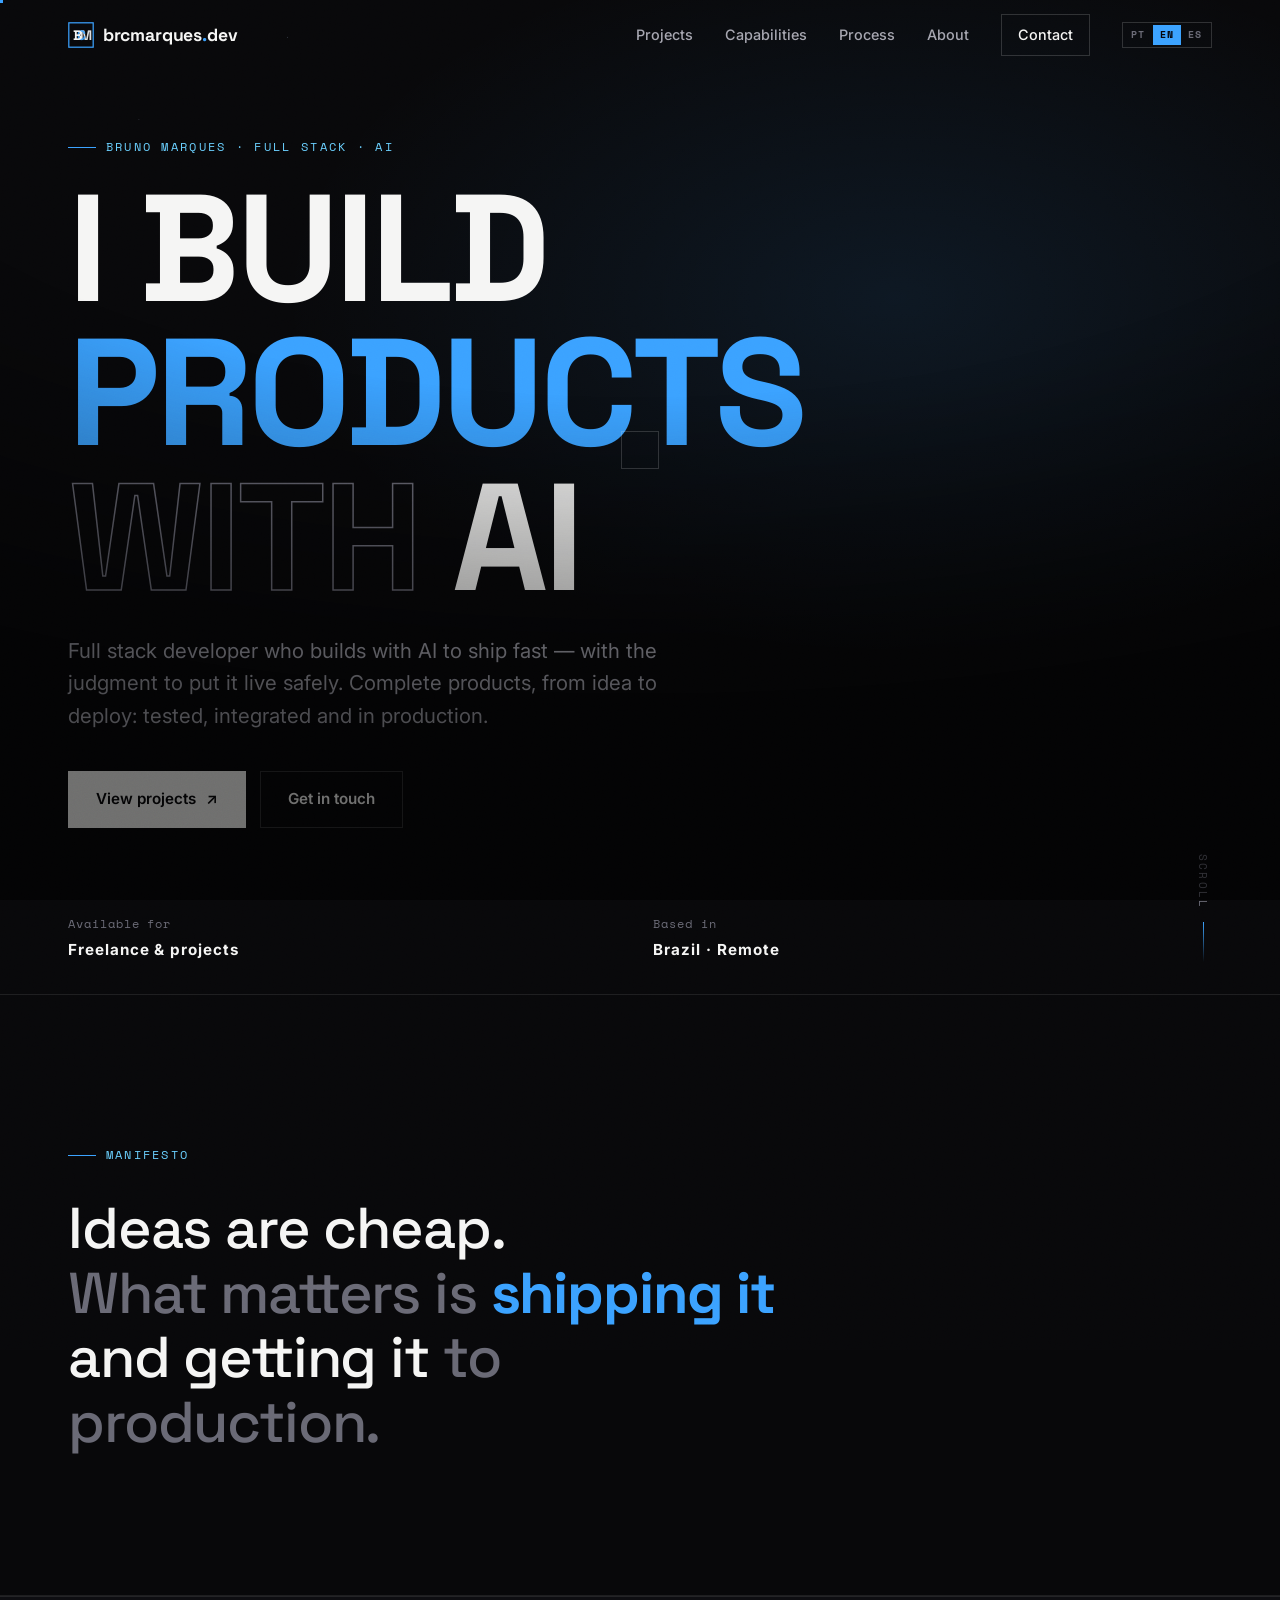
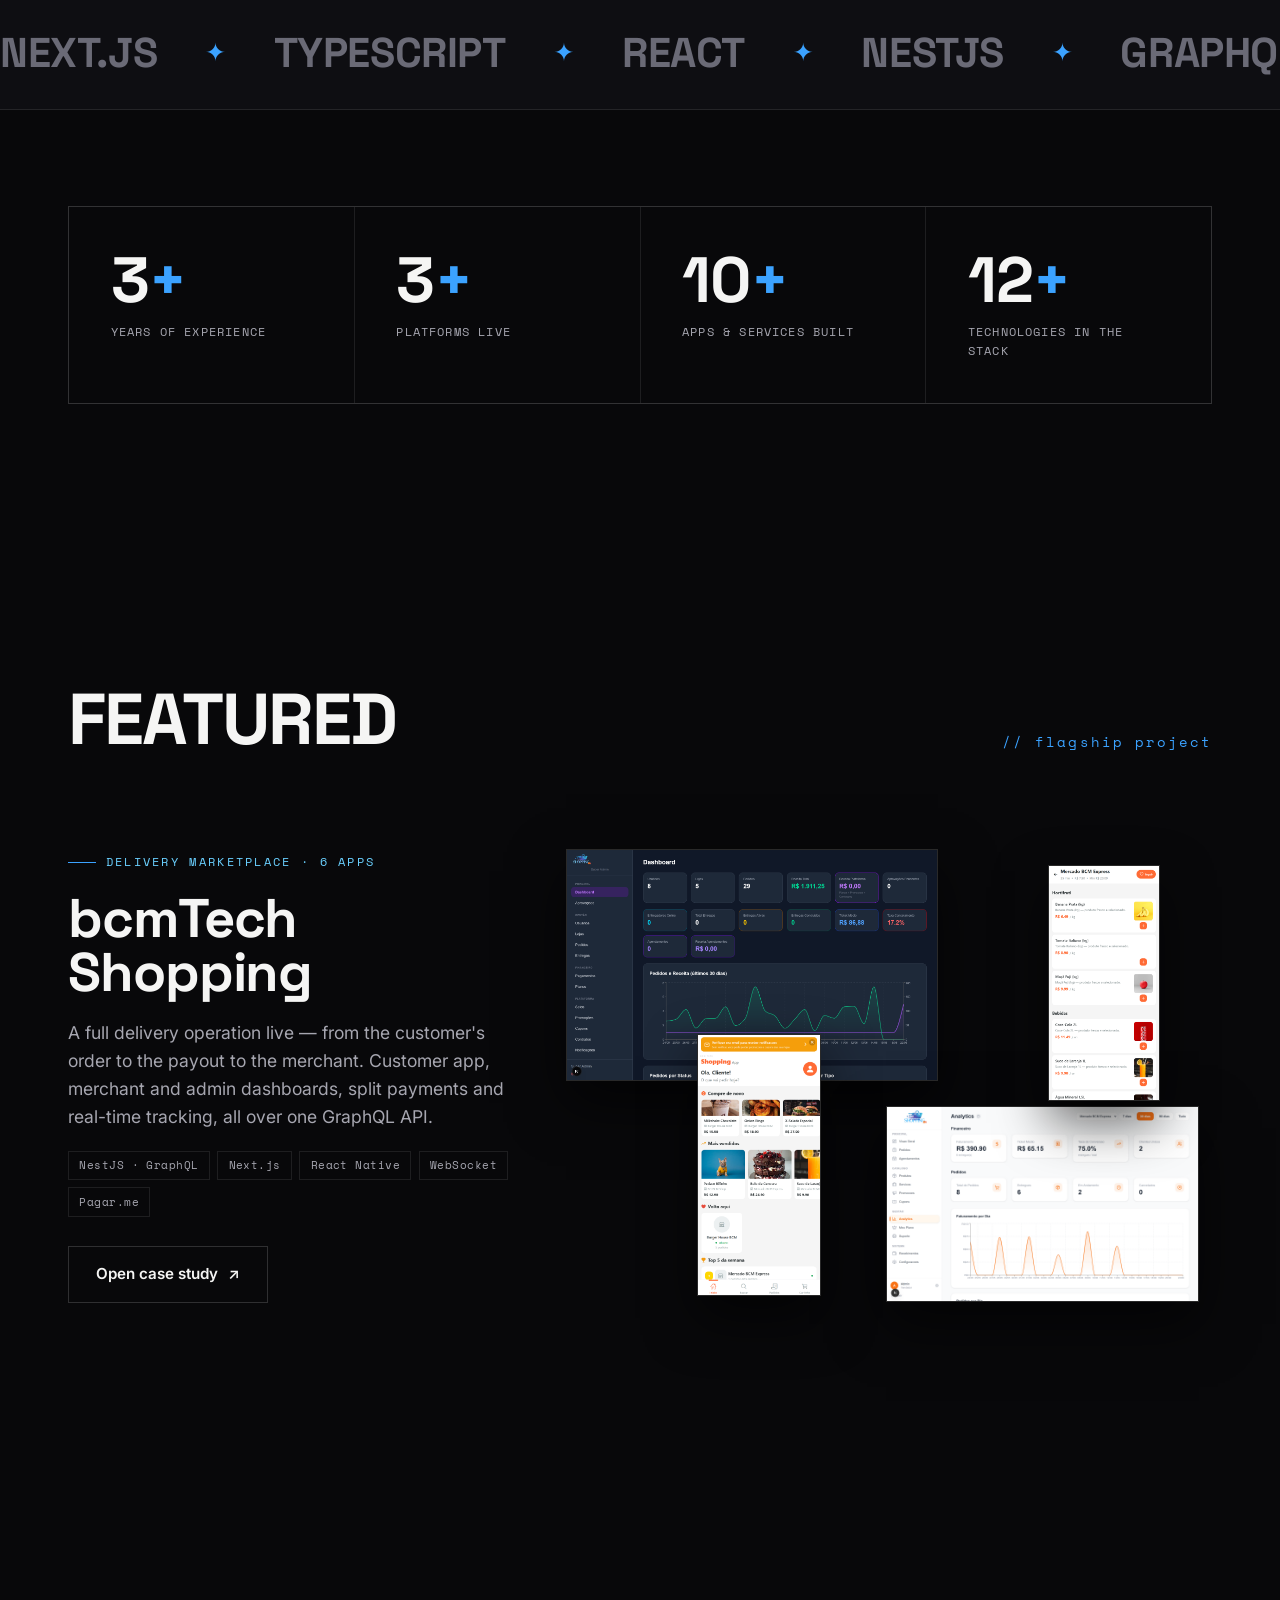
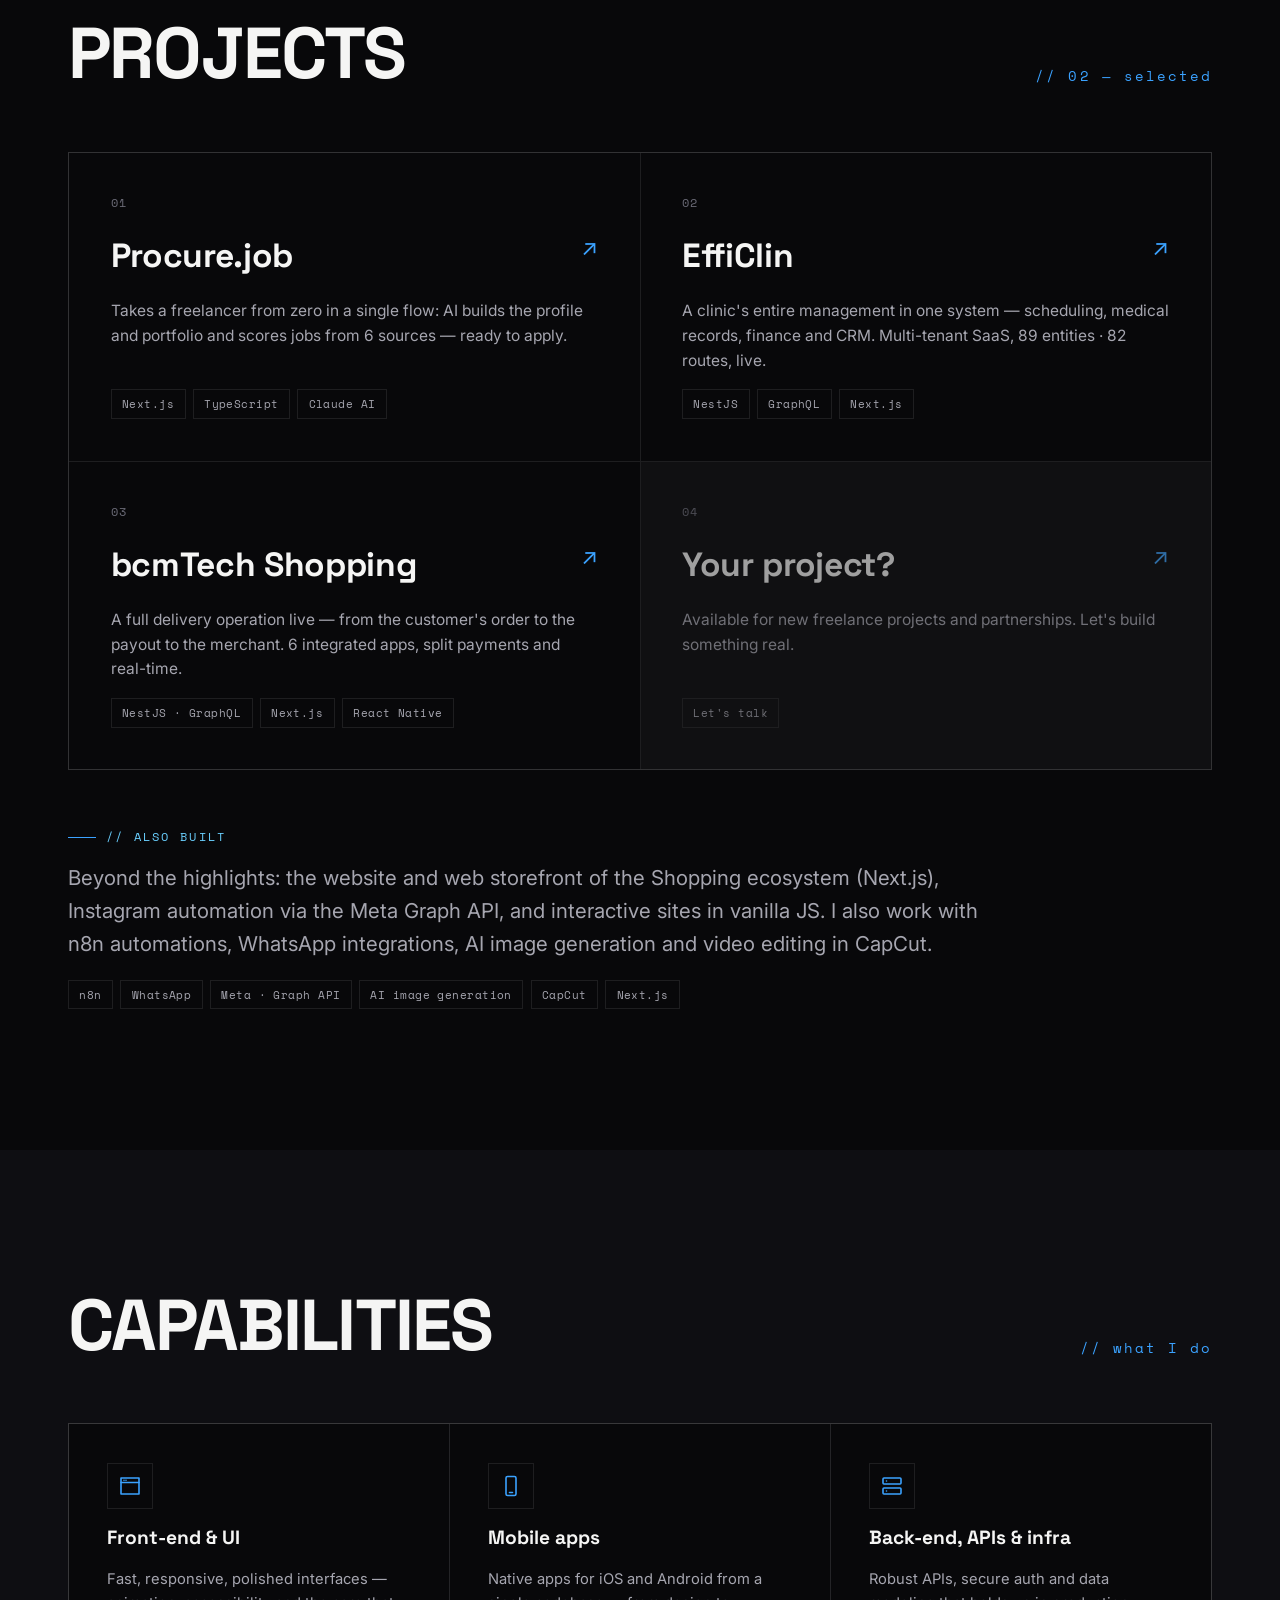
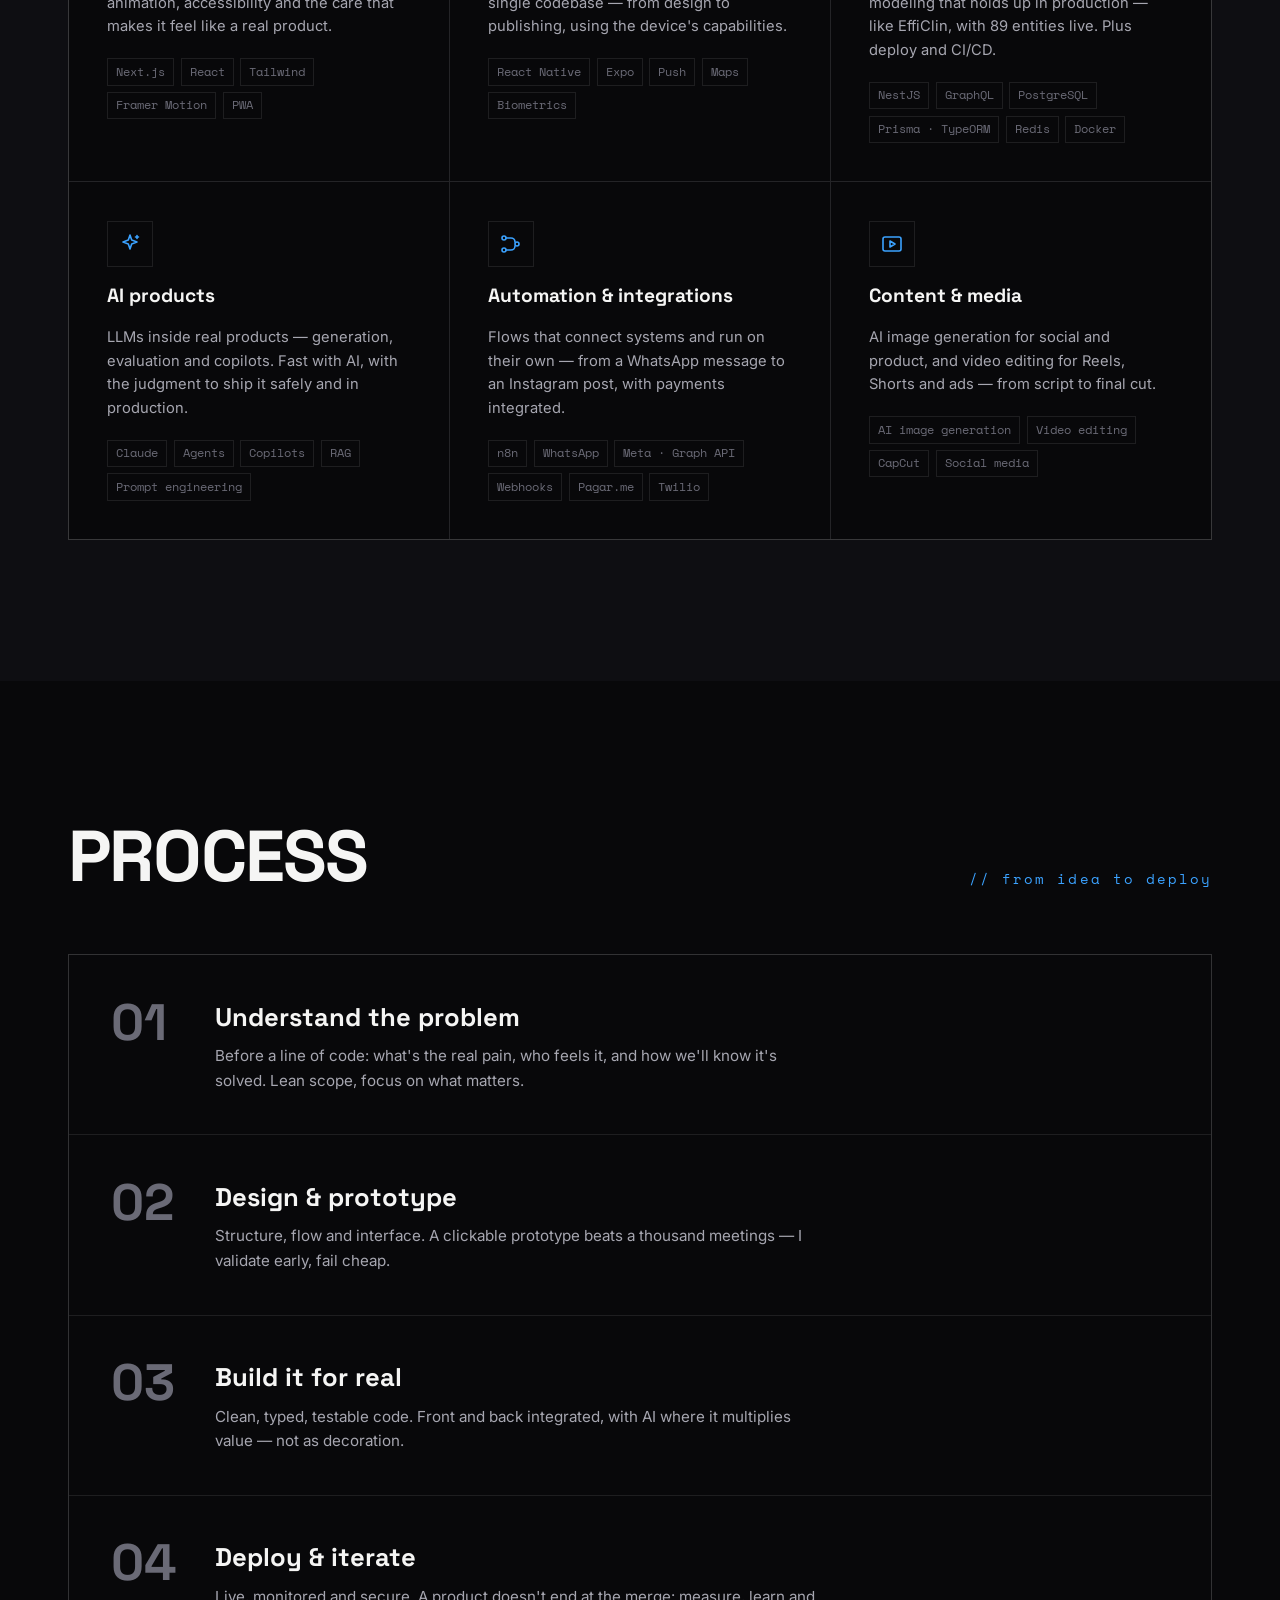
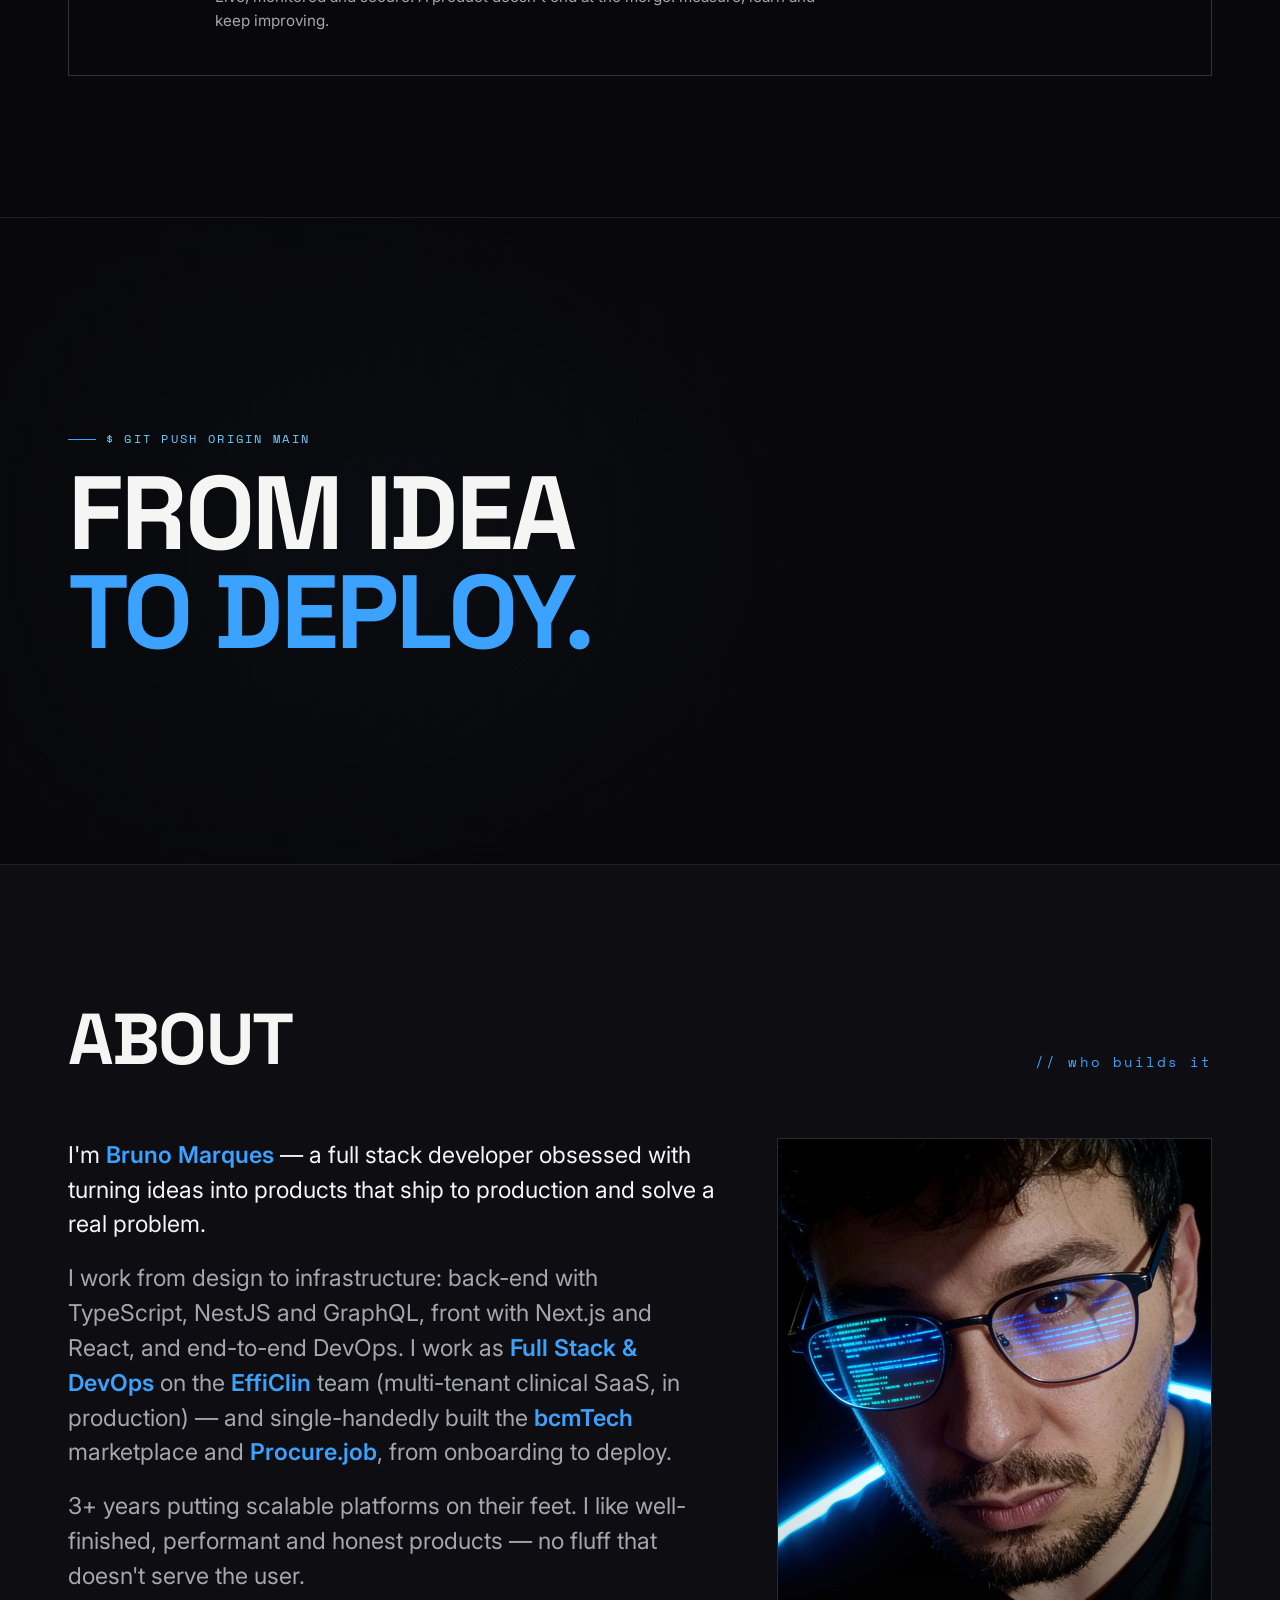
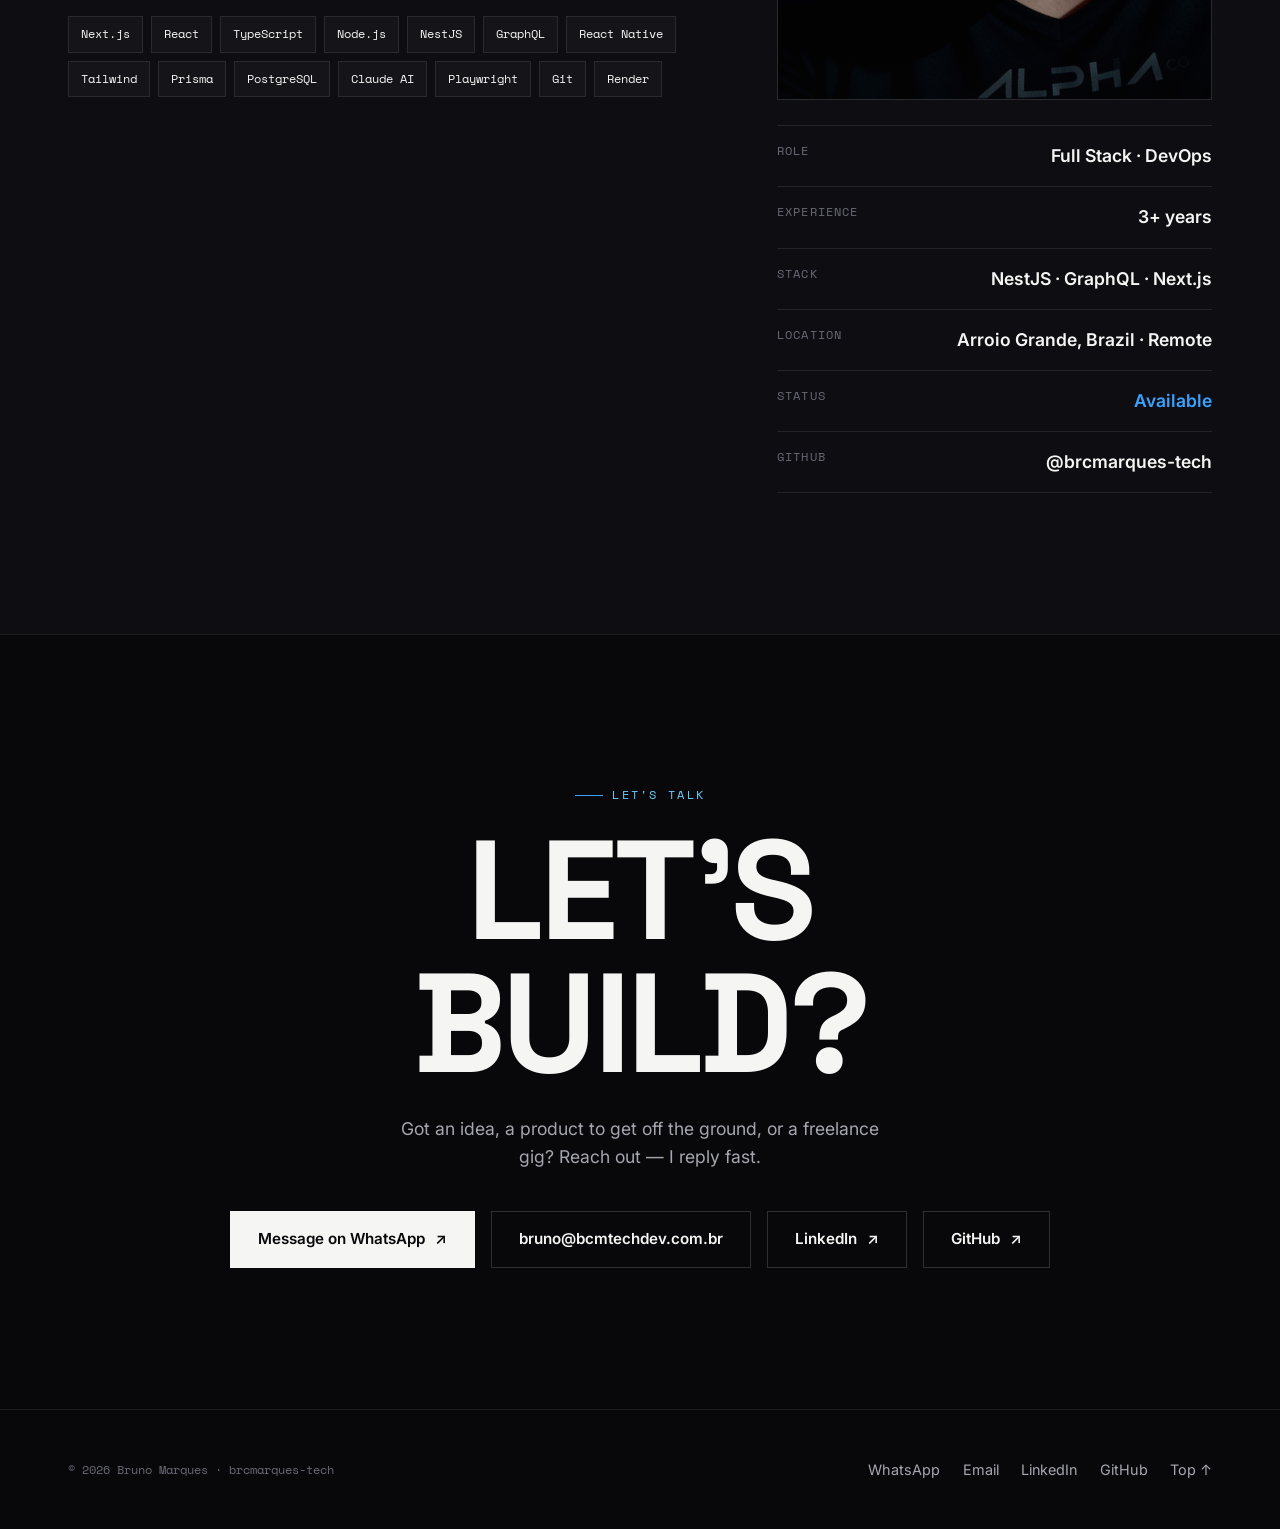
==== commit 08e0decd: "i18n: SEO multilingue (hreflang pt-BR/en/es + canonical auto-referente) - Bloco hreflang (pt-BR/en/e" ====
--- a/index.html
+++ b/index.html
@@ -15,6 +15,16 @@
   <meta property="og:url" content="https://brcmarques-tech.github.io" />
   <meta property="og:image" content="https://brcmarques-tech.github.io/assets/img/me-portrait.jpg" />
   <meta name="twitter:card" content="summary_large_image" />
+  <meta property="og:locale" content="pt_BR" />
+  <meta property="og:locale:alternate" content="en_US" />
+  <meta property="og:locale:alternate" content="es_ES" />
+
+  <!-- i18n: SEO multilíngue (canonical é auto-referente por idioma via JS) -->
+  <link rel="canonical" href="https://brcmarques-tech.github.io/" />
+  <link rel="alternate" hreflang="pt-BR" href="https://brcmarques-tech.github.io/" />
+  <link rel="alternate" hreflang="en" href="https://brcmarques-tech.github.io/?lang=en" />
+  <link rel="alternate" hreflang="es" href="https://brcmarques-tech.github.io/?lang=es" />
+  <link rel="alternate" hreflang="x-default" href="https://brcmarques-tech.github.io/" />
 
   <link rel="icon" href="assets/favicon.svg" type="image/svg+xml" />
   <link rel="preconnect" href="https://fonts.googleapis.com" />
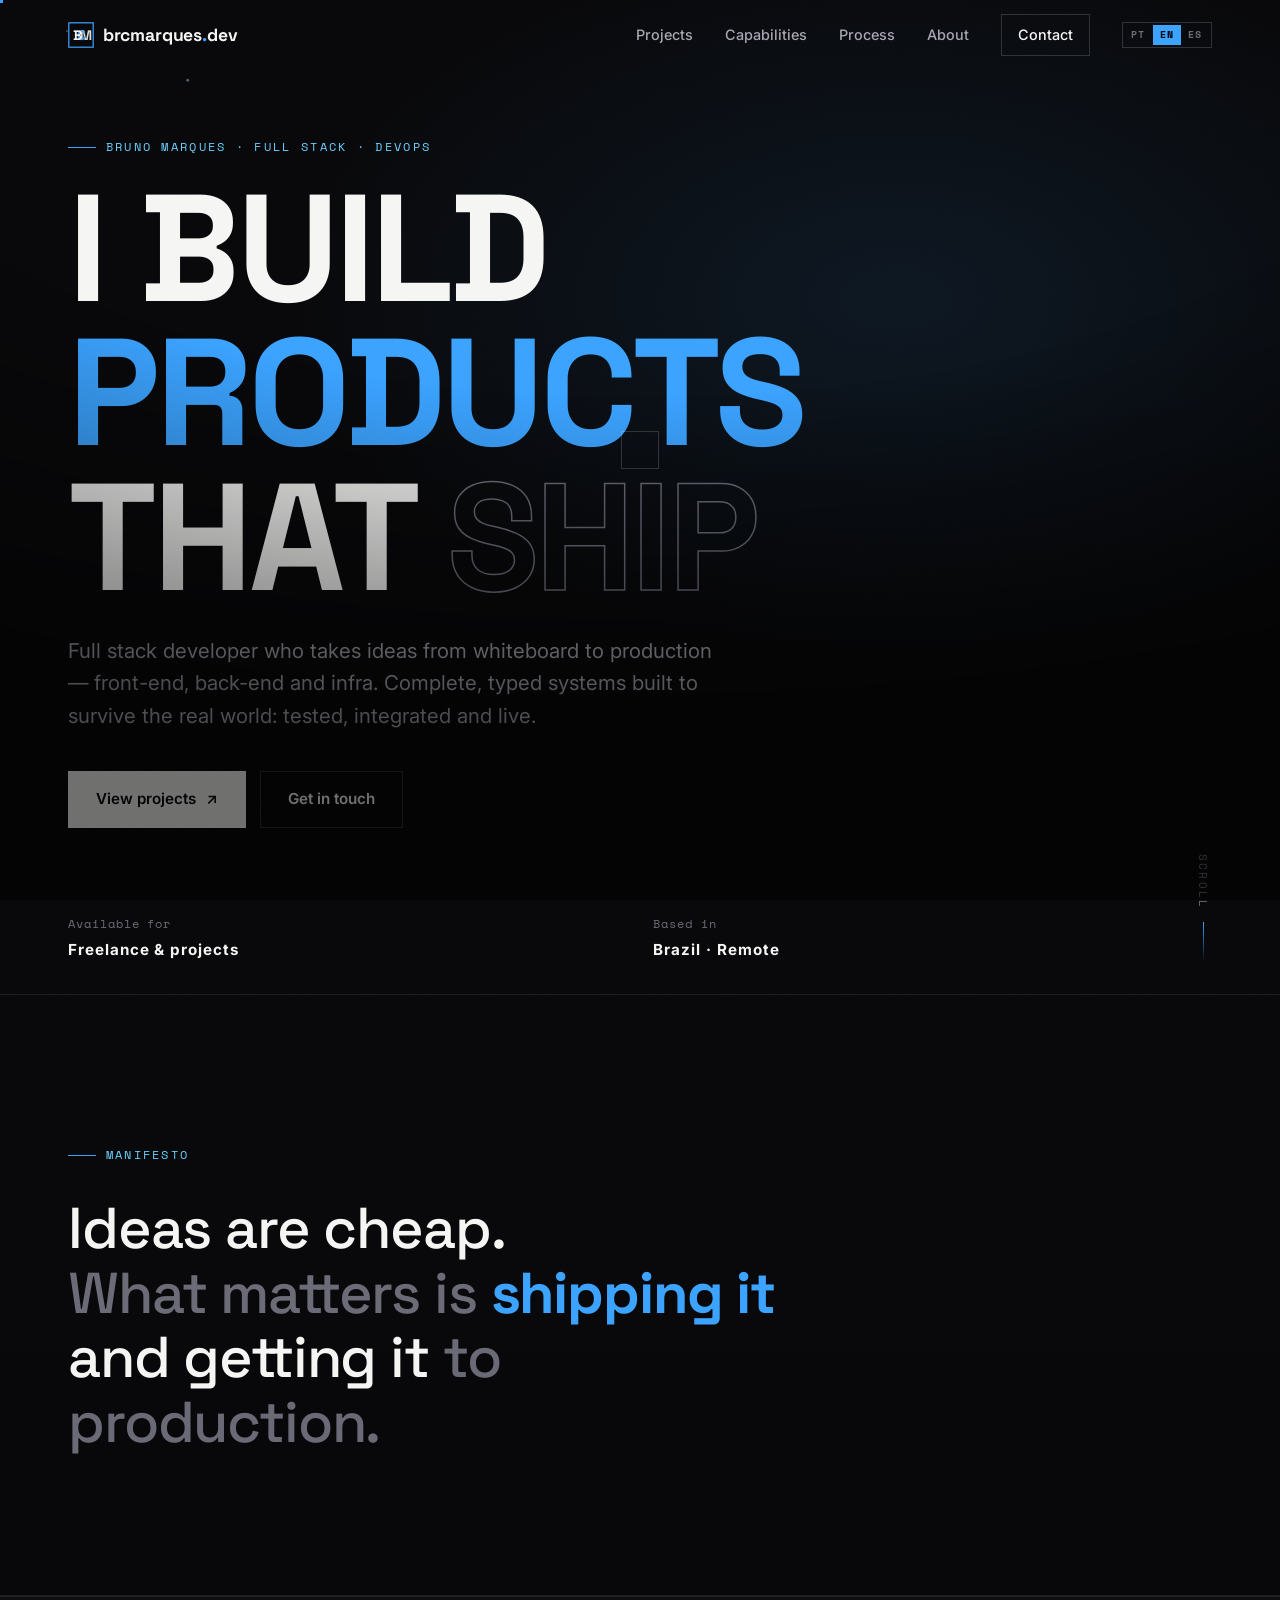
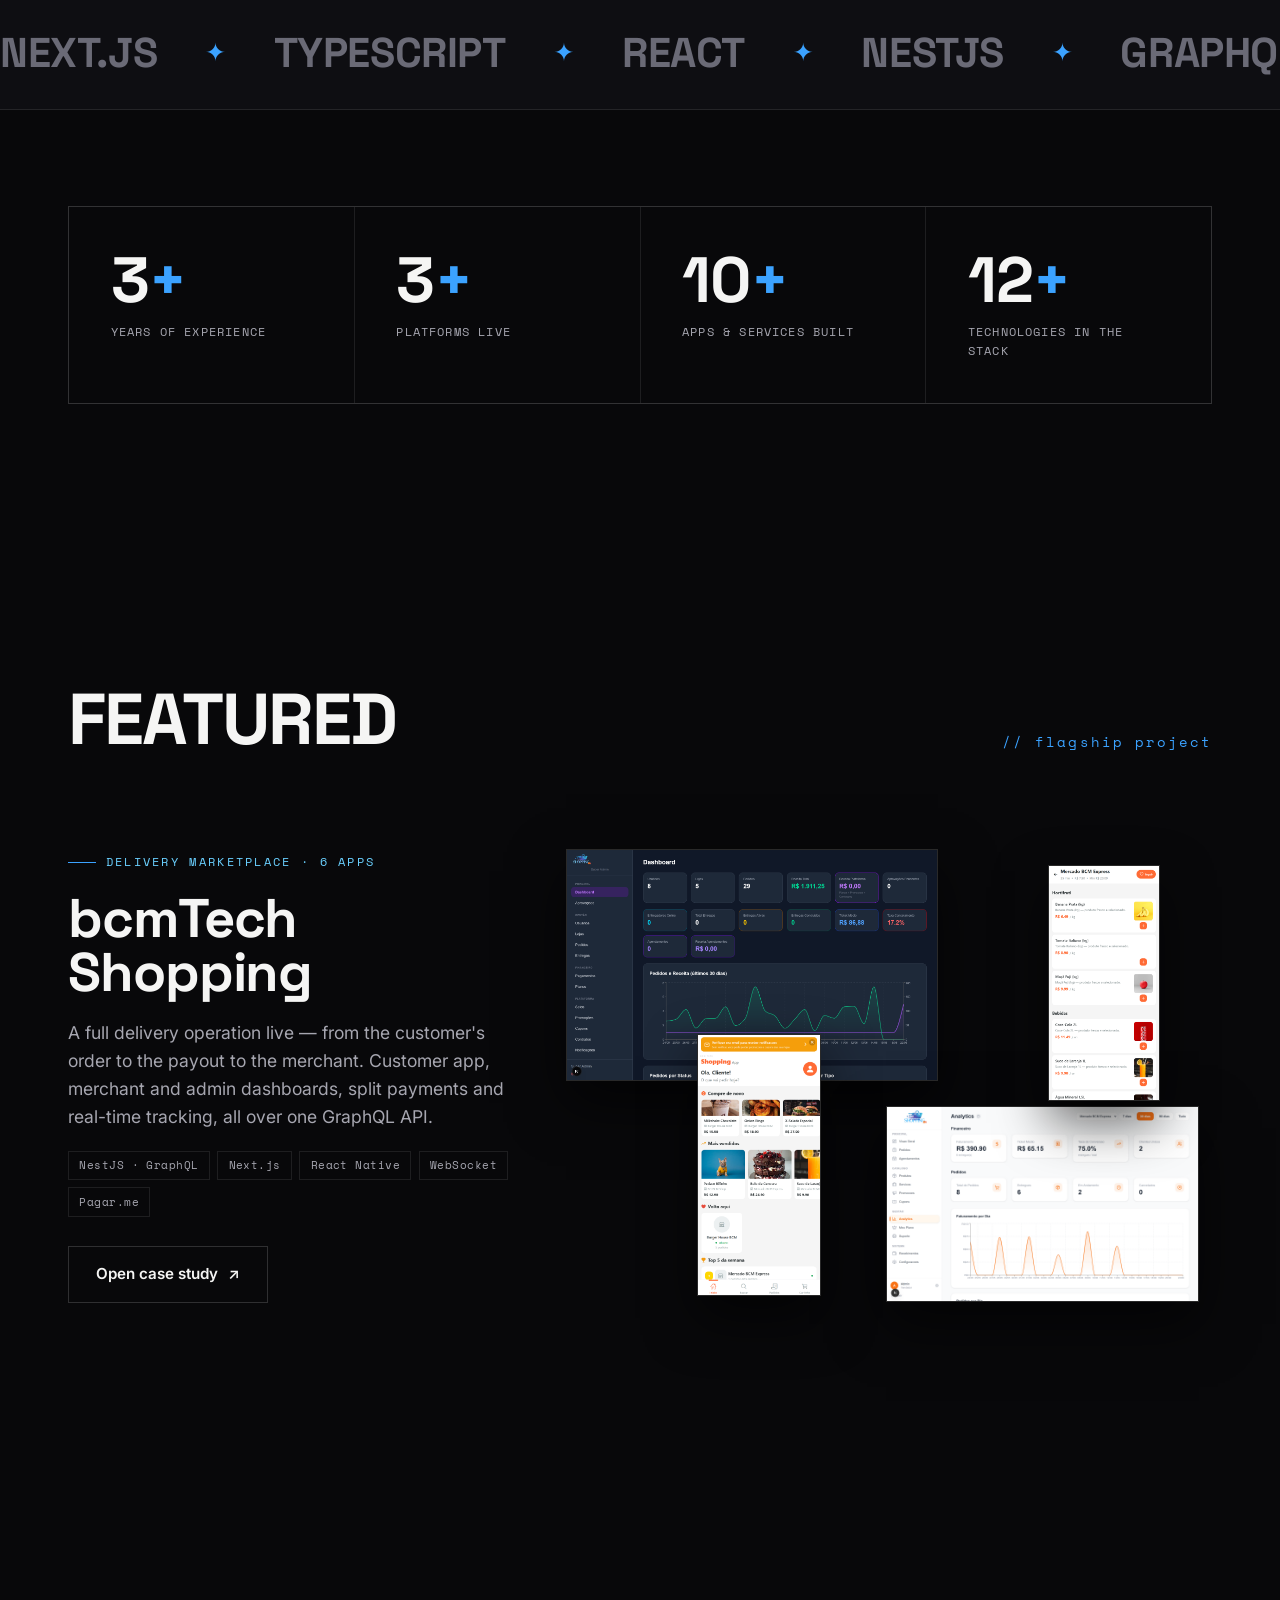
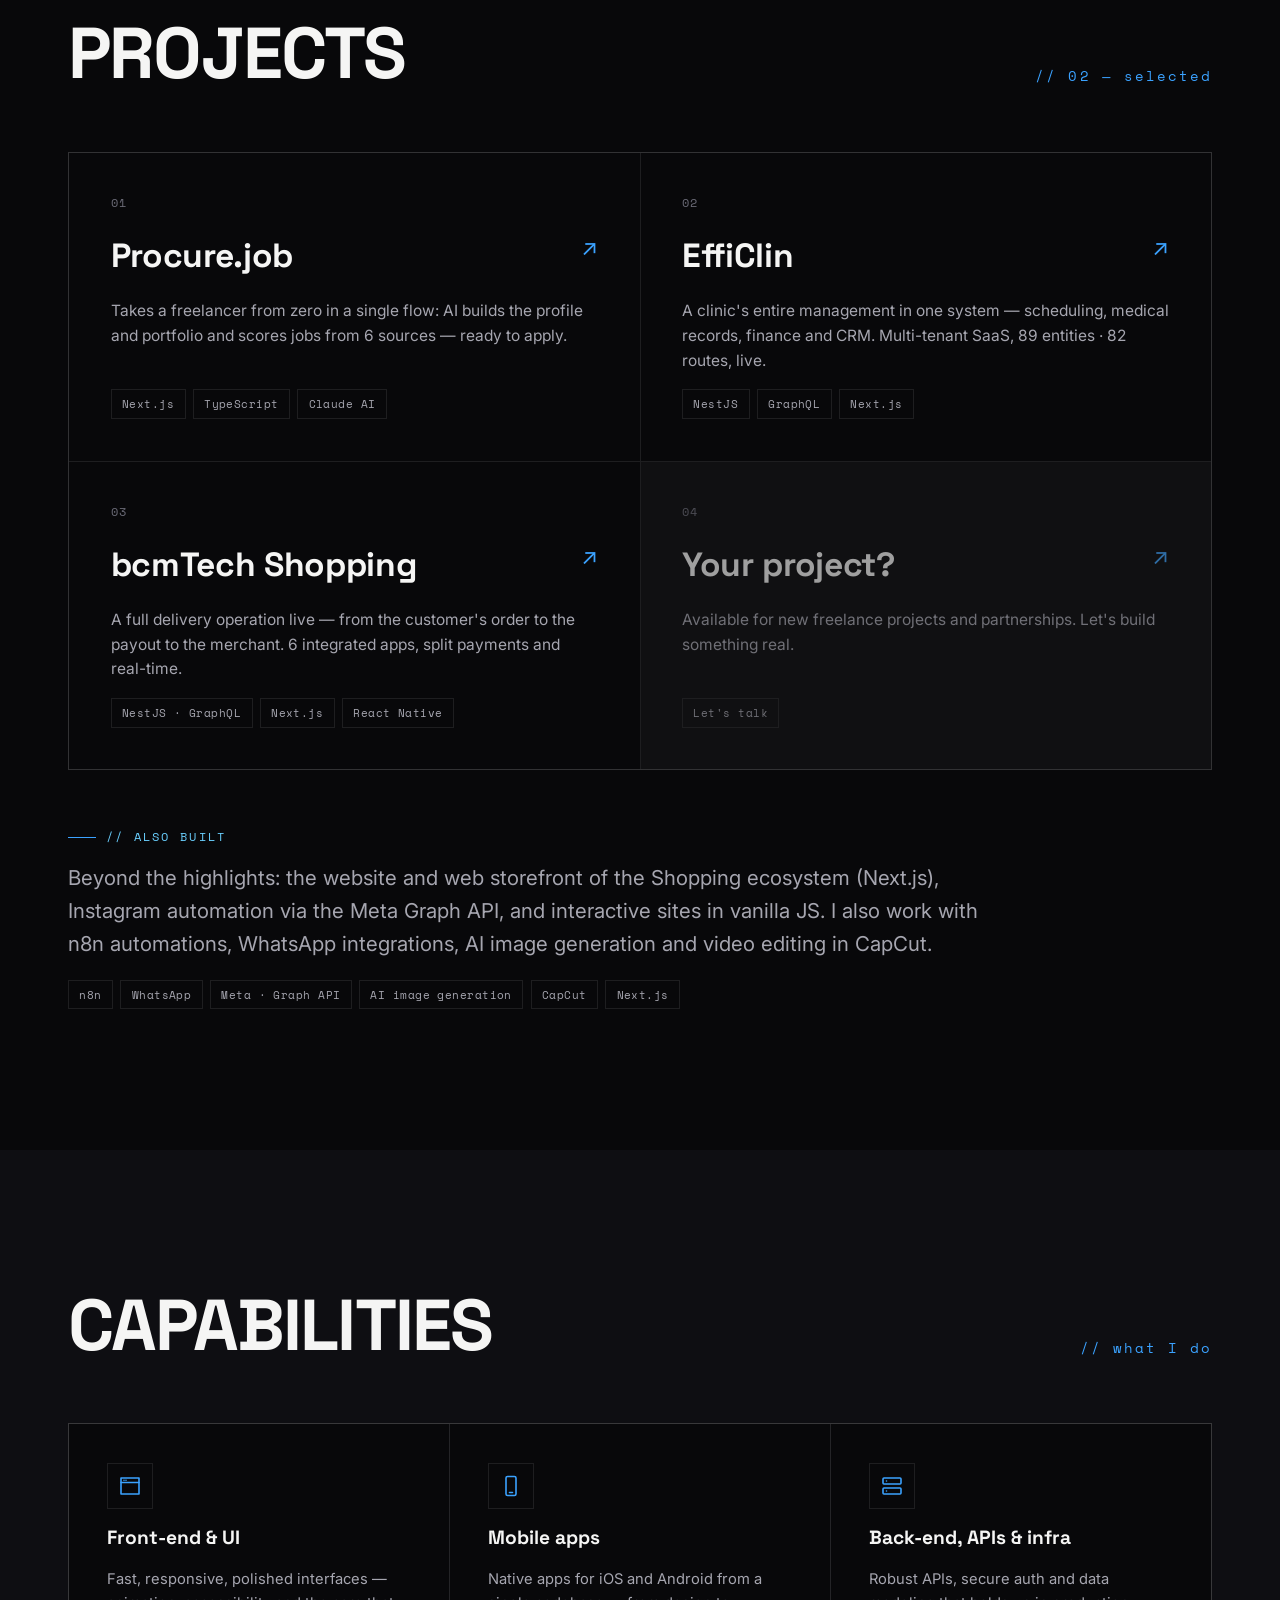
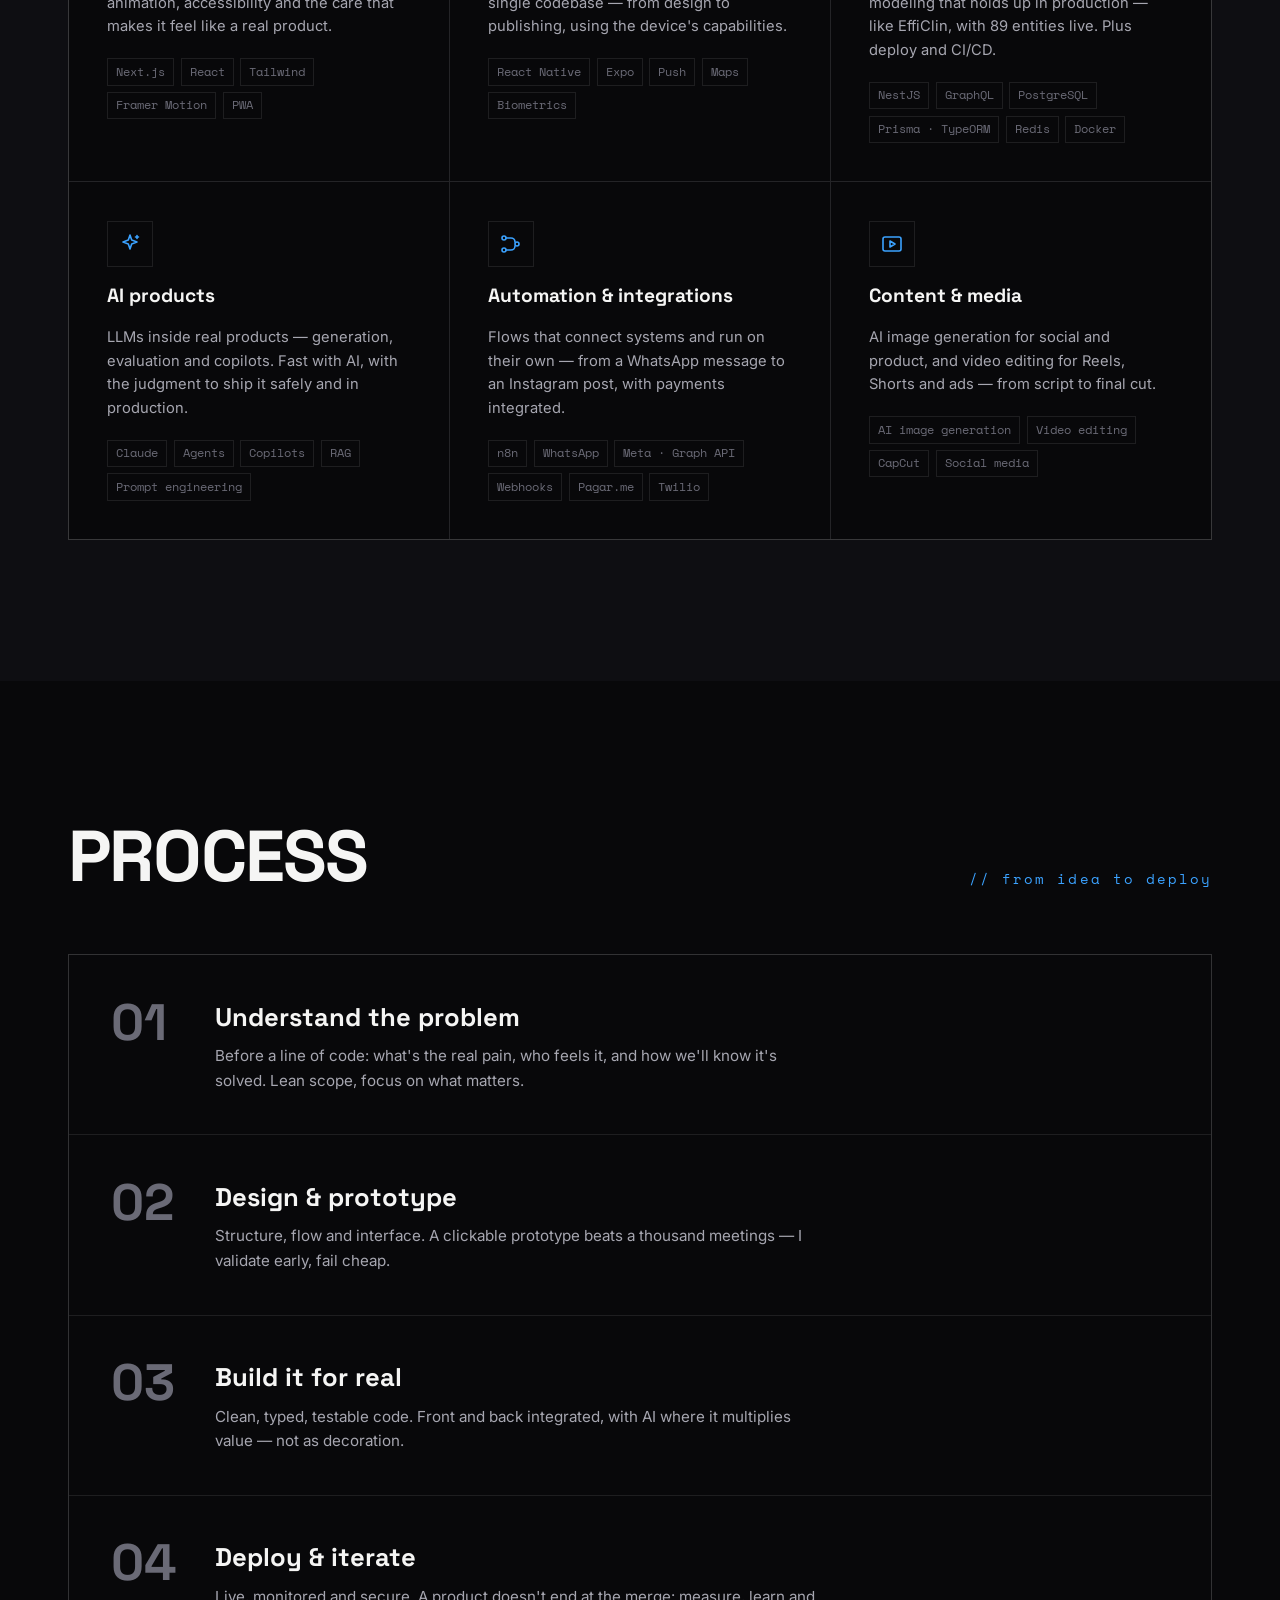
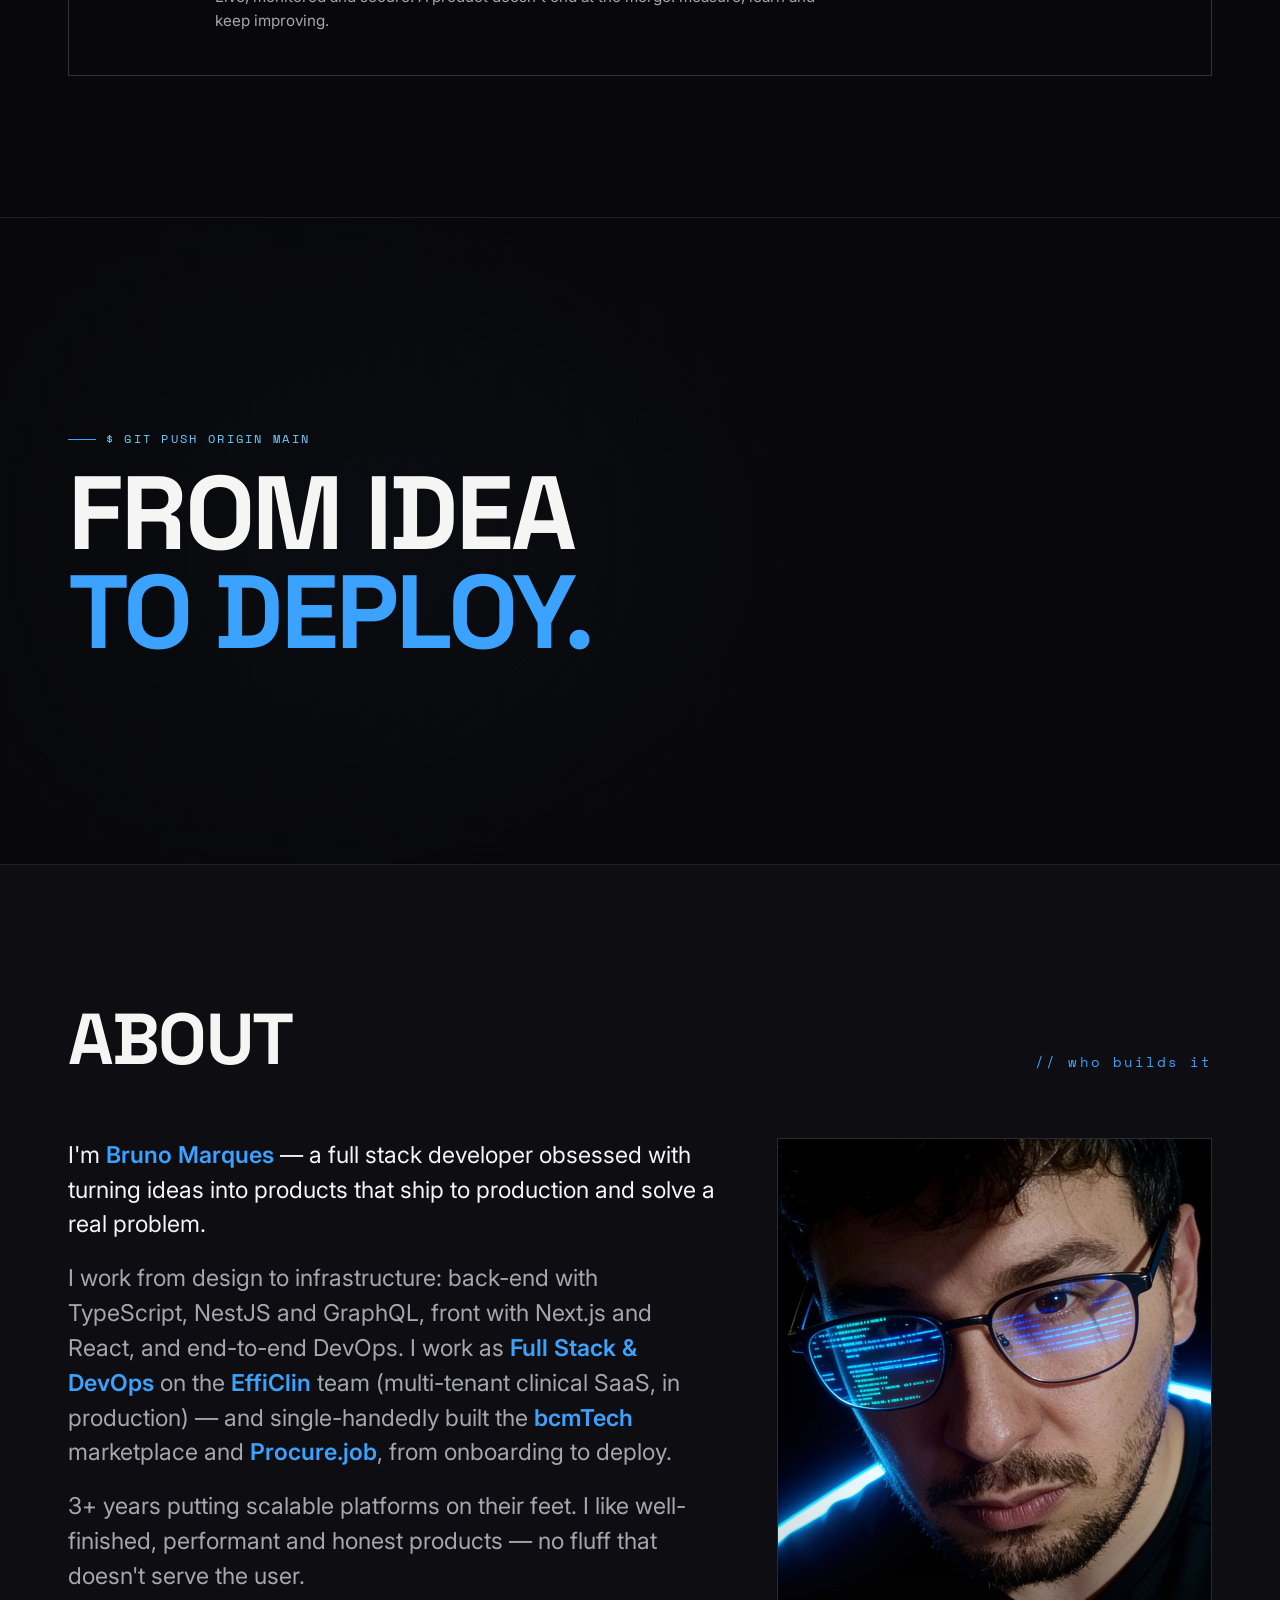
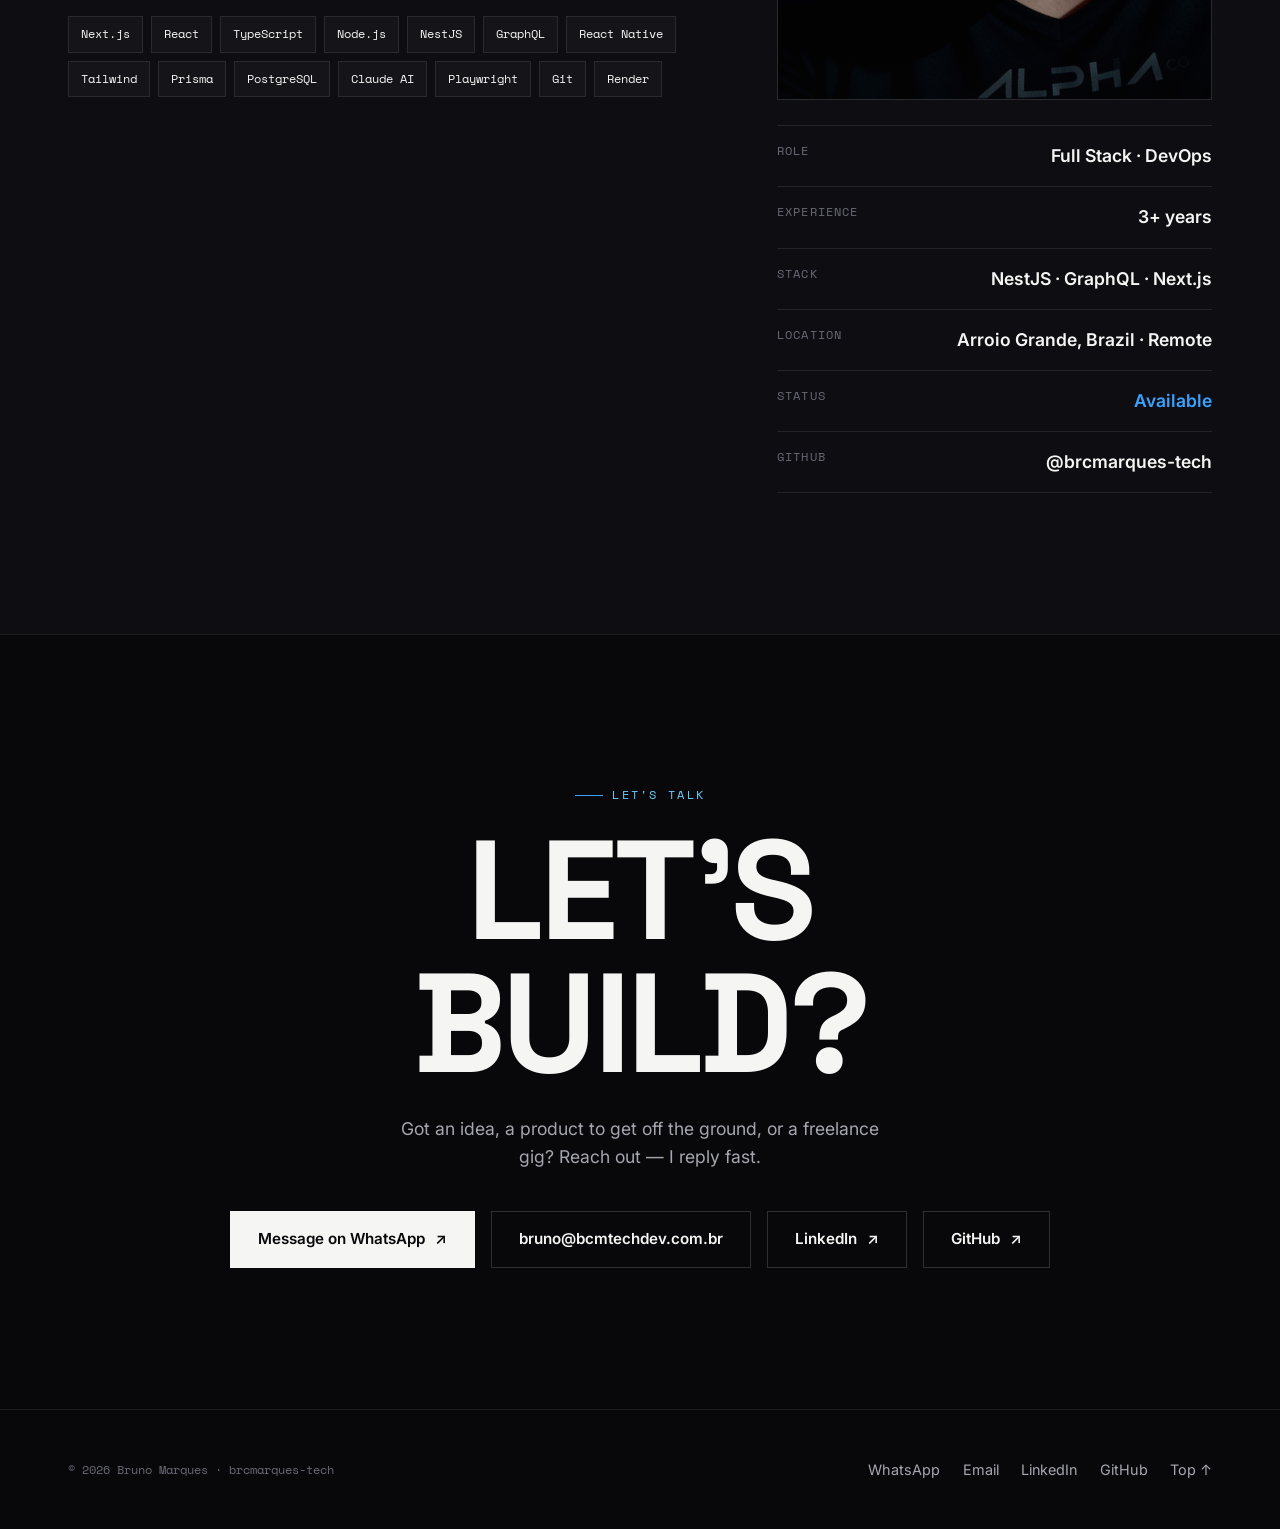
==== commit 828ca1bc: "Reposiciona hero: engenharia full stack/producao no lugar de builder com IA (PT/EN/ES)" ====
--- a/index.html
+++ b/index.html
@@ -3,14 +3,14 @@
 <head>
   <meta charset="UTF-8" />
   <meta name="viewport" content="width=device-width, initial-scale=1, viewport-fit=cover" />
-  <title data-i18n="h_title">Bruno Marques — Desenvolvedor & Builder de produtos com IA</title>
-  <meta name="description" data-i18n="h_desc" content="Portfólio de Bruno Marques (brcmarques-tech): desenvolvedor full stack e builder de produtos com IA. Procure.job e outros projetos — da ideia ao deploy." />
+  <title data-i18n="h_title">Bruno Marques — Desenvolvedor Full Stack</title>
+  <meta name="description" data-i18n="h_desc" content="Portfólio de Bruno Marques (brcmarques-tech): desenvolvedor full stack — front-end, back-end e DevOps. bcmTech, EffiClin e Procure.job, da ideia ao deploy, em produção." />
   <meta name="theme-color" content="#08080a" />
   <meta name="author" content="Bruno Marques" />
 
   <!-- Open Graph -->
   <meta property="og:type" content="website" />
-  <meta property="og:title" data-i18n="h_og_title" content="Bruno Marques — Builder de produtos com IA" />
+  <meta property="og:title" data-i18n="h_og_title" content="Bruno Marques — Desenvolvedor Full Stack" />
   <meta property="og:description" data-i18n="h_og_desc" content="Desenvolvedor full stack. Da ideia ao deploy. Procure.job e outros projetos." />
   <meta property="og:url" content="https://brcmarques-tech.github.io" />
   <meta property="og:image" content="https://brcmarques-tech.github.io/assets/img/me-portrait.jpg" />
@@ -81,11 +81,11 @@
   <header class="hero" id="top">
     <canvas id="hero-canvas" aria-hidden="true"></canvas>
     <div class="wrap">
-      <span class="eyebrow r" data-i18n="h_hero_eyebrow">Bruno Marques · Full Stack · IA</span>
+      <span class="eyebrow r" data-i18n="h_hero_eyebrow">Bruno Marques · Full Stack · DevOps</span>
       <h1 class="display" data-split data-i18n="h_hero_title">
-        Eu construo<br><span class="accent">produtos</span><br><span class="outline">com</span> IA
+        Eu construo<br><span class="accent">produtos</span><br>que <span class="outline">vão pro</span> ar
       </h1>
-      <p class="lead r d2" data-i18n="h_hero_lead">Desenvolvedor full stack que constrói com IA pra entregar rápido — e tem o julgamento pra colocar no ar com segurança. Produtos completos, da ideia ao deploy: testados, integrados e em produção.</p>
+      <p class="lead r d2" data-i18n="h_hero_lead">Desenvolvedor full stack que leva ideias da prancheta à produção — front-end, back-end e infra. Sistemas completos, tipados e que aguentam o mundo real: testados, integrados e no ar.</p>
       <div class="hero-actions r d3">
         <a href="#projetos" class="btn btn-solid" data-magnetic="0.3"><span data-i18n="h_btn_projects">Ver projetos</span> <span class="ar">↗</span></a>
         <a href="#contato" class="btn" data-magnetic="0.3"><span data-i18n="h_btn_talk">Falar comigo</span></a>
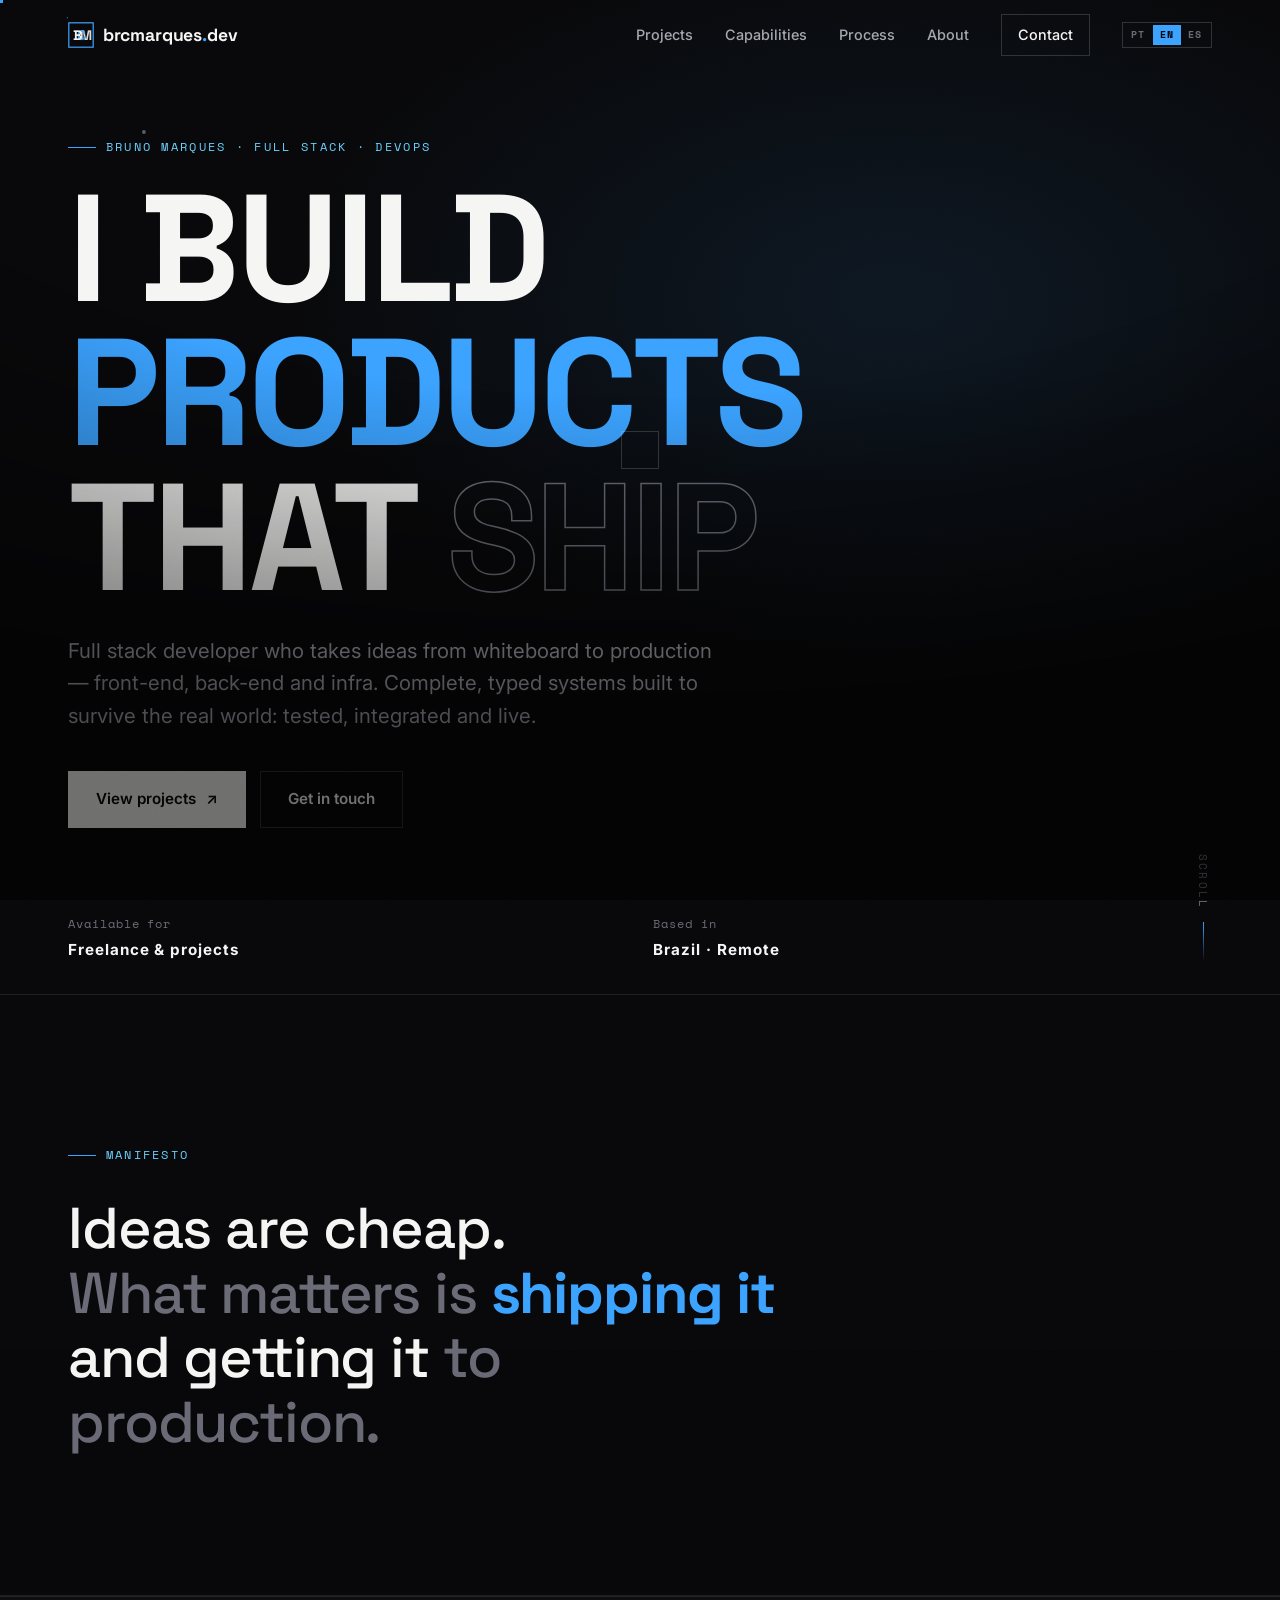
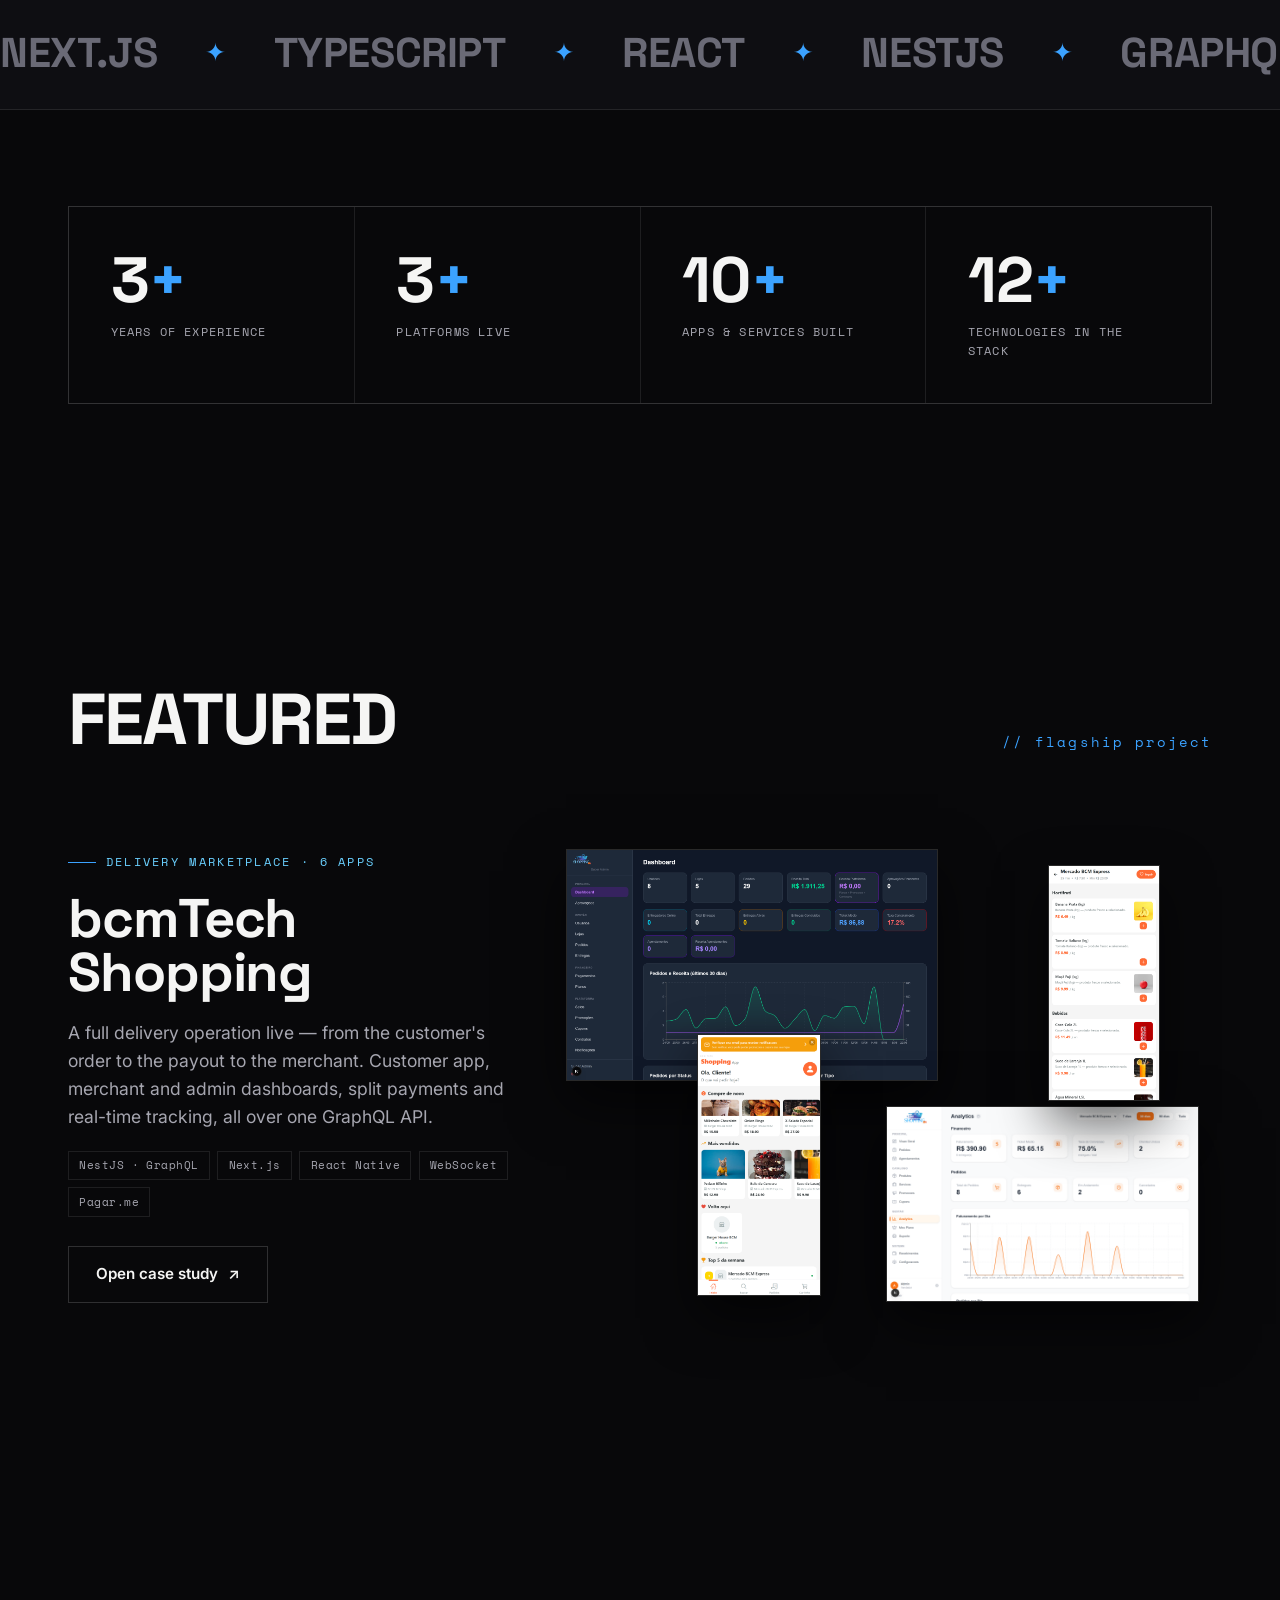
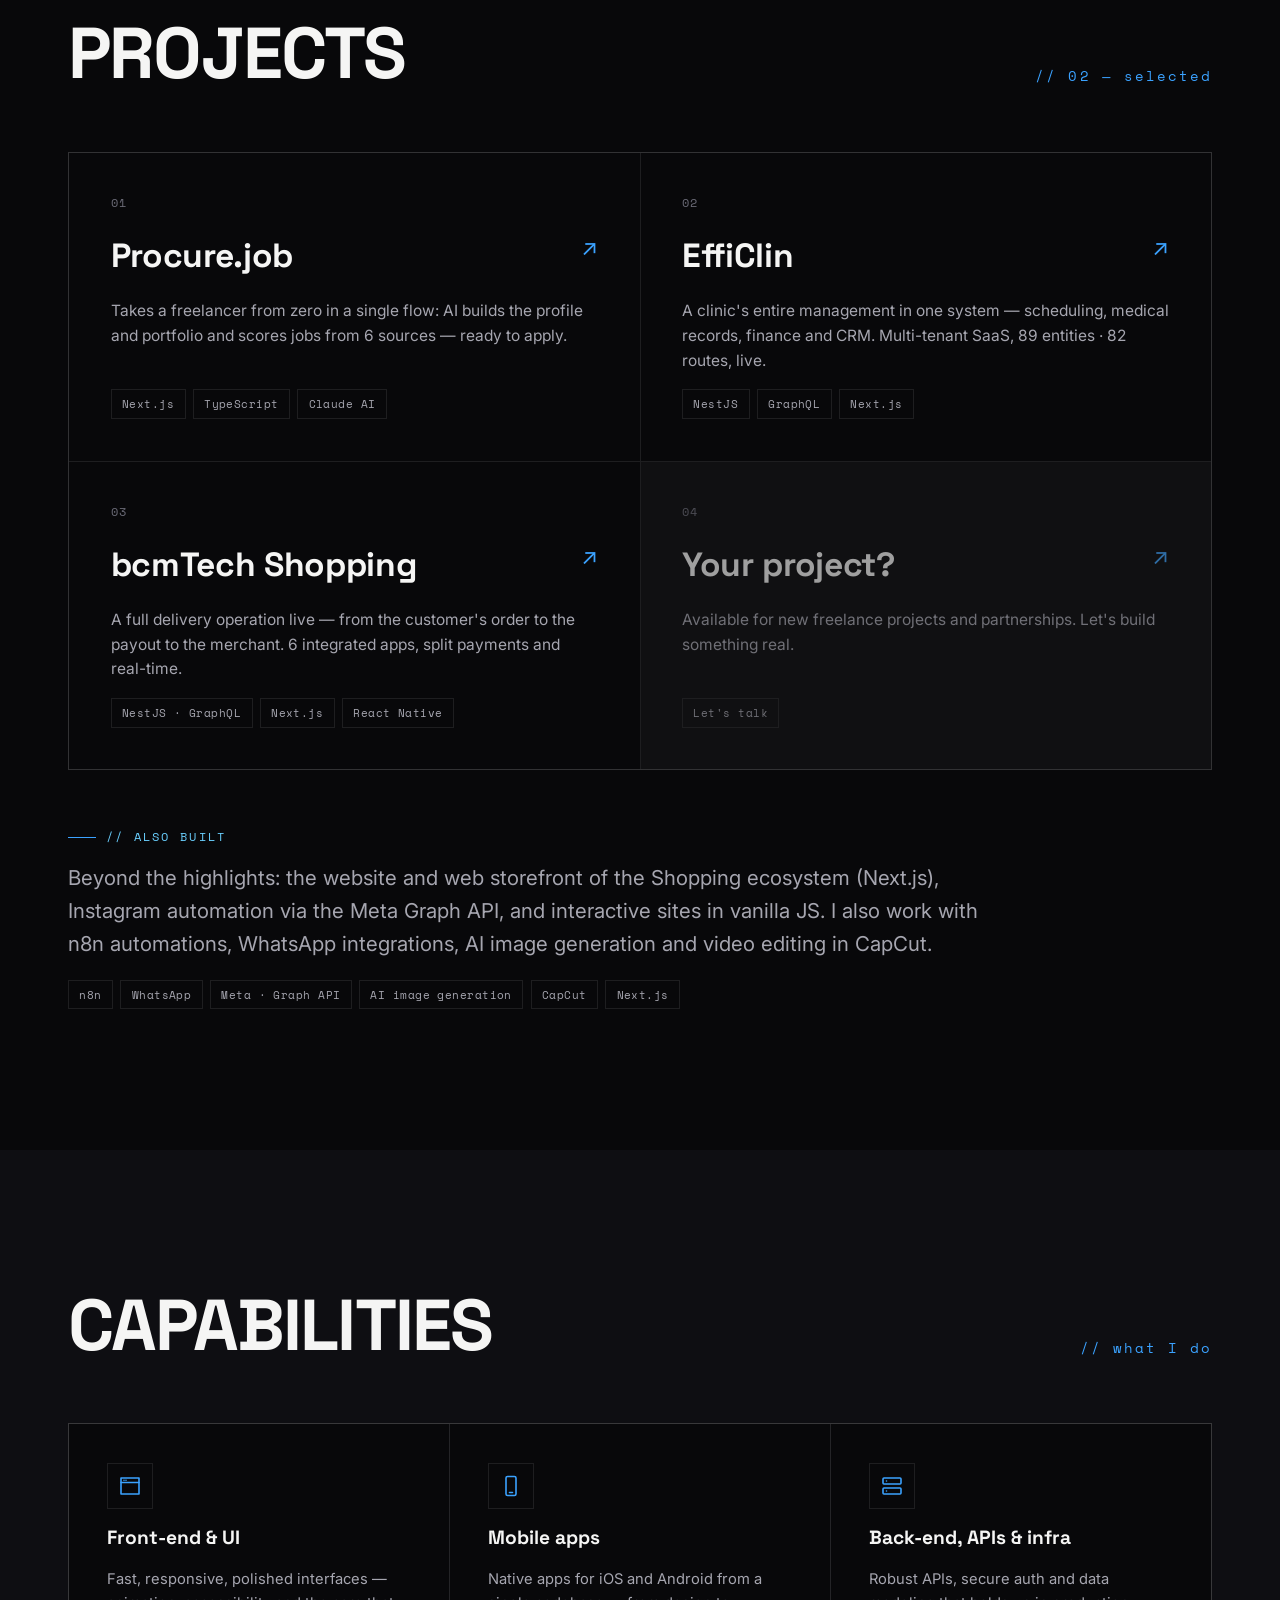
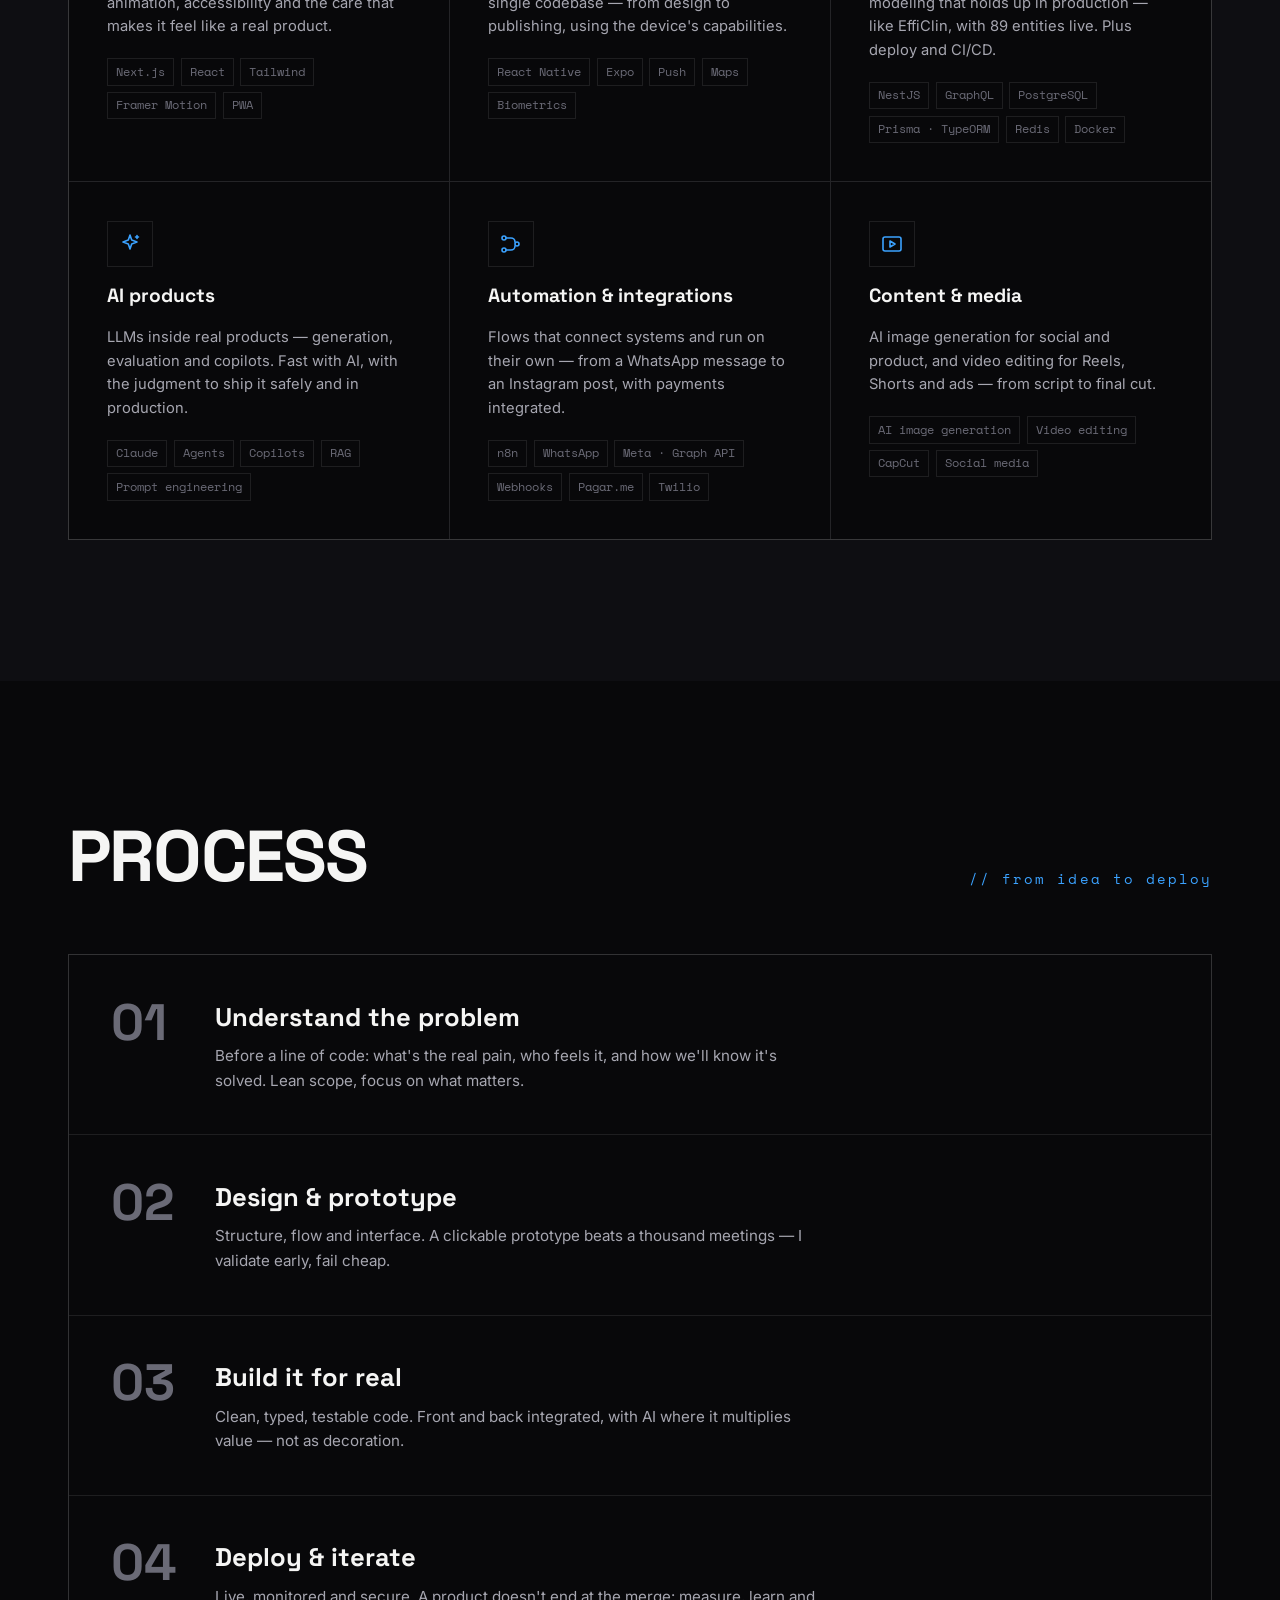
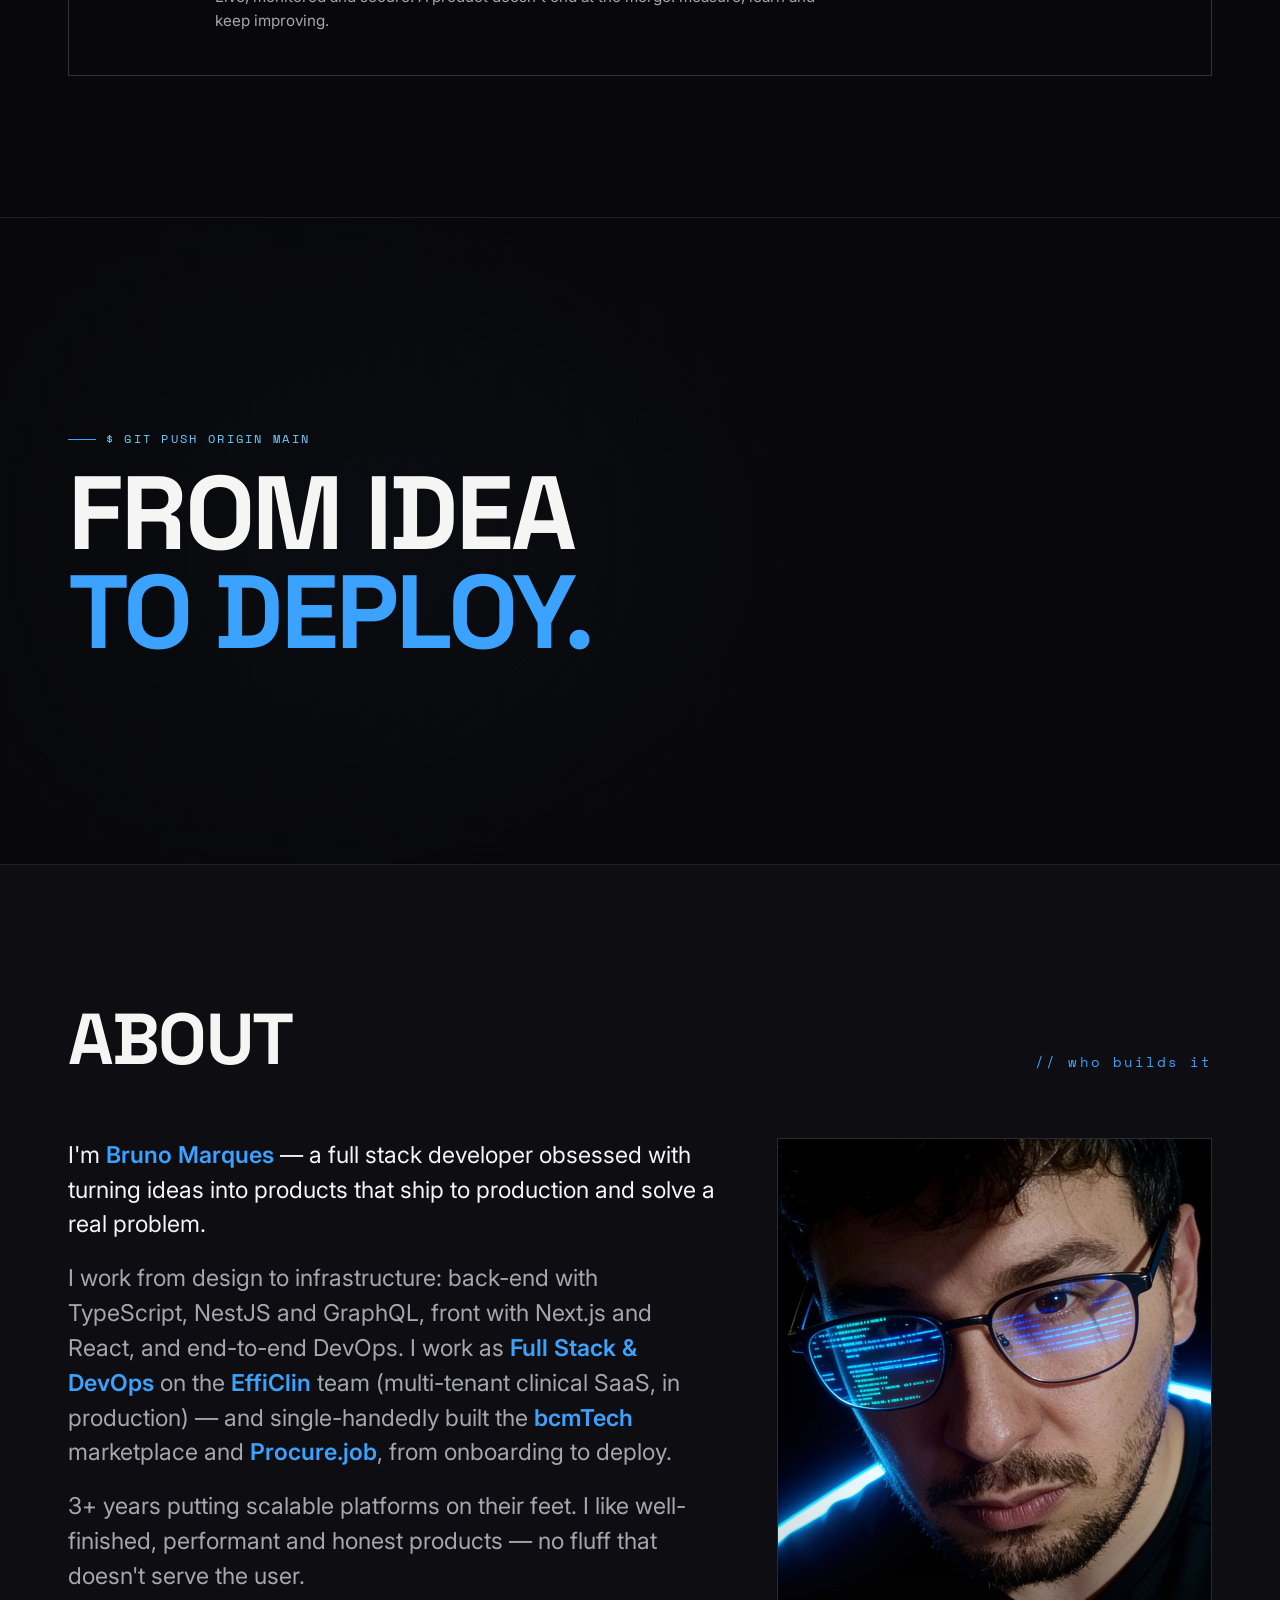
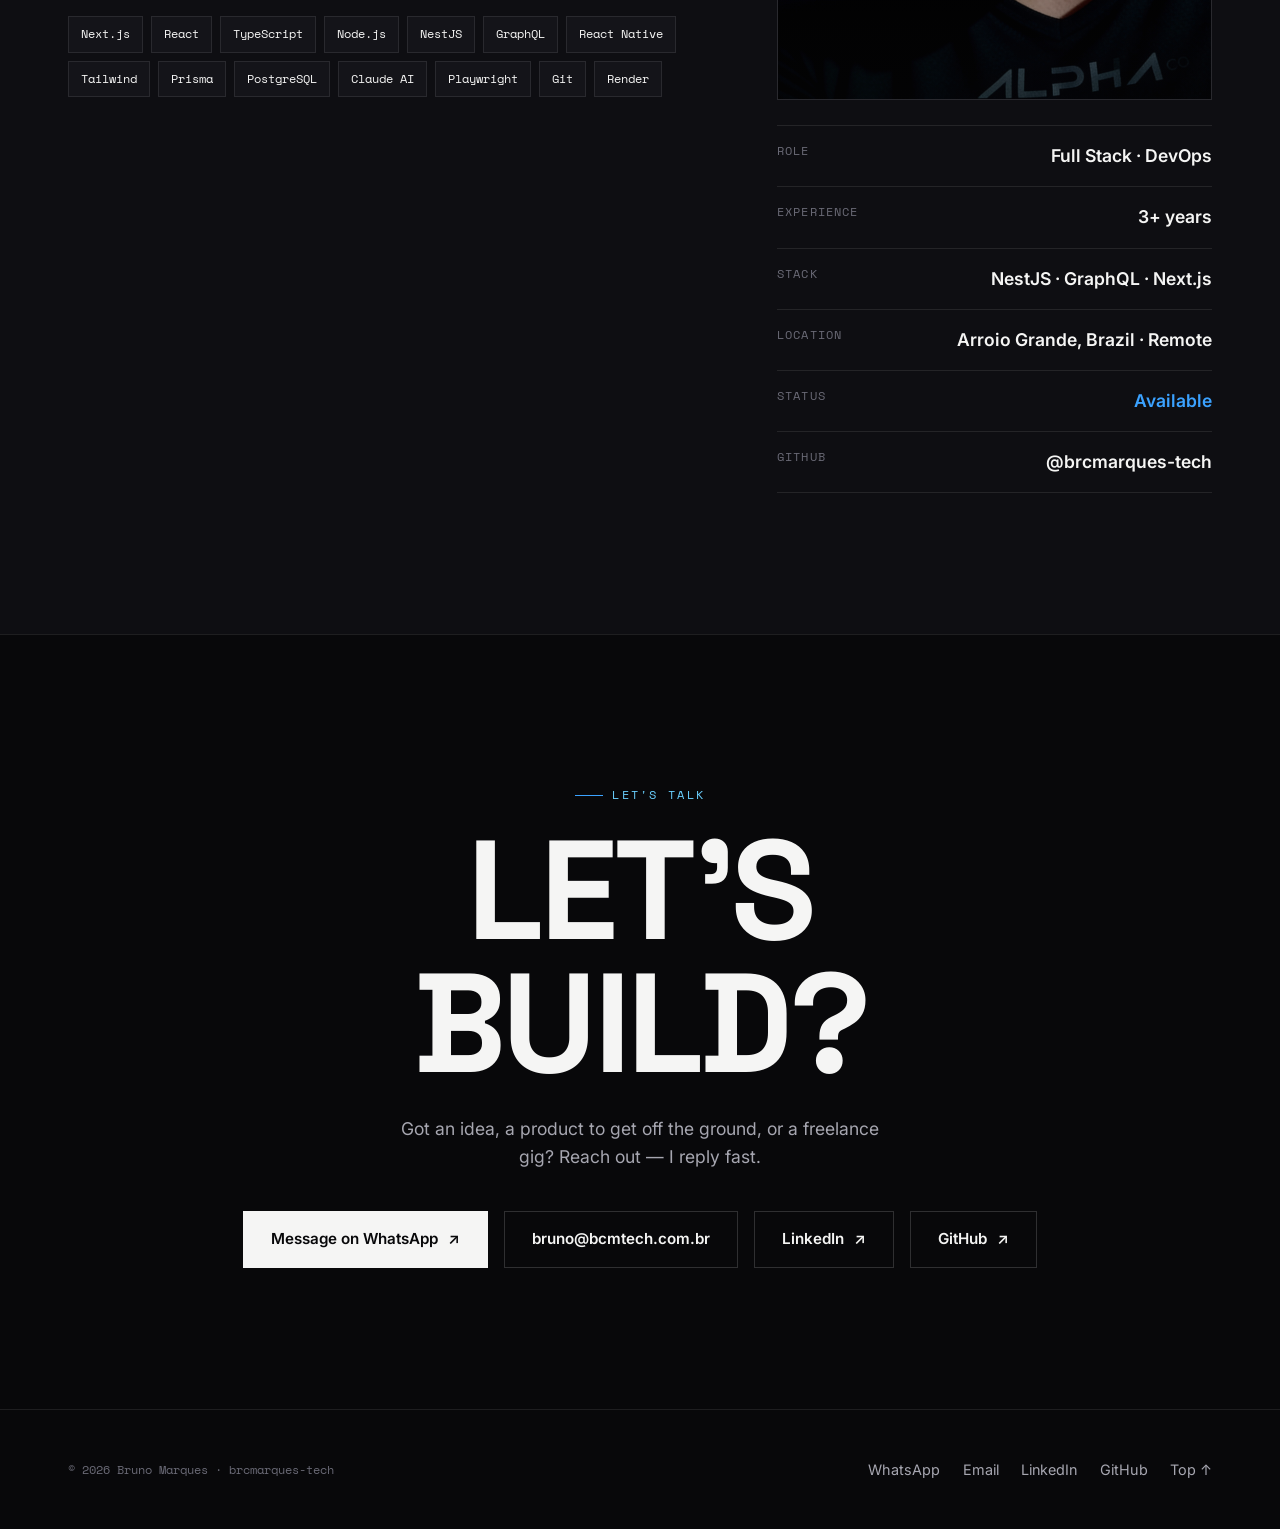
==== commit 9c9faf05: "Corrige e-mail (bcmtech.com.br) e adiciona copiar-ao-clicar como fallback do mailto" ====
--- a/index.html
+++ b/index.html
@@ -314,12 +314,12 @@
       <div class="wrap">
         <span class="eyebrow r" style="justify-content:center;" data-i18n="h_cta_eyebrow">Vamos conversar</span>
         <h2 class="display r d1" style="margin-top:1.2rem;">
-          <a href="mailto:bruno@bcmtechdev.com.br" data-magnetic="0.15" data-i18n="h_cta_h2">Bora<br>construir?</a>
+          <a href="mailto:bruno@bcmtech.com.br" data-magnetic="0.15" data-i18n="h_cta_h2">Bora<br>construir?</a>
         </h2>
         <p class="sub r d2" data-i18n="h_cta_sub">Tem uma ideia, um produto pra tirar do papel ou um freela? Me chama — respondo rápido.</p>
         <div class="cta-links r d3">
           <a href="https://wa.me/5553991971031?text=Oi%20Bruno!%20Vi%20seu%20portf%C3%B3lio%20e%20queria%20conversar%20sobre%20um%20projeto." target="_blank" rel="noopener" class="btn btn-solid" data-magnetic="0.3"><span data-i18n="h_cta_wa">Chamar no WhatsApp</span> <span class="ar">↗</span></a>
-          <a href="mailto:bruno@bcmtechdev.com.br" class="btn" data-magnetic="0.3"><span>bruno@bcmtechdev.com.br</span></a>
+          <a href="mailto:bruno@bcmtech.com.br" class="btn" data-magnetic="0.3"><span>bruno@bcmtech.com.br</span></a>
           <a href="https://www.linkedin.com/in/bruno-marques-2516ab214" target="_blank" rel="noopener" class="btn" data-magnetic="0.3"><span>LinkedIn</span> <span class="ar">↗</span></a>
           <a href="https://github.com/brcmarques-tech" target="_blank" rel="noopener" class="btn" data-magnetic="0.3"><span>GitHub</span> <span class="ar">↗</span></a>
         </div>
@@ -332,7 +332,7 @@
       <span class="copy">© <span data-year>2026</span> Bruno Marques · brcmarques-tech</span>
       <div class="links">
         <a href="https://wa.me/5553991971031" target="_blank" rel="noopener">WhatsApp</a>
-        <a href="mailto:bruno@bcmtechdev.com.br" data-i18n="foot_email">E-mail</a>
+        <a href="mailto:bruno@bcmtech.com.br" data-i18n="foot_email">E-mail</a>
         <a href="https://www.linkedin.com/in/bruno-marques-2516ab214" target="_blank" rel="noopener">LinkedIn</a>
         <a href="https://github.com/brcmarques-tech" target="_blank" rel="noopener">GitHub</a>
         <a href="#top" data-i18n="foot_top">Topo ↑</a>
